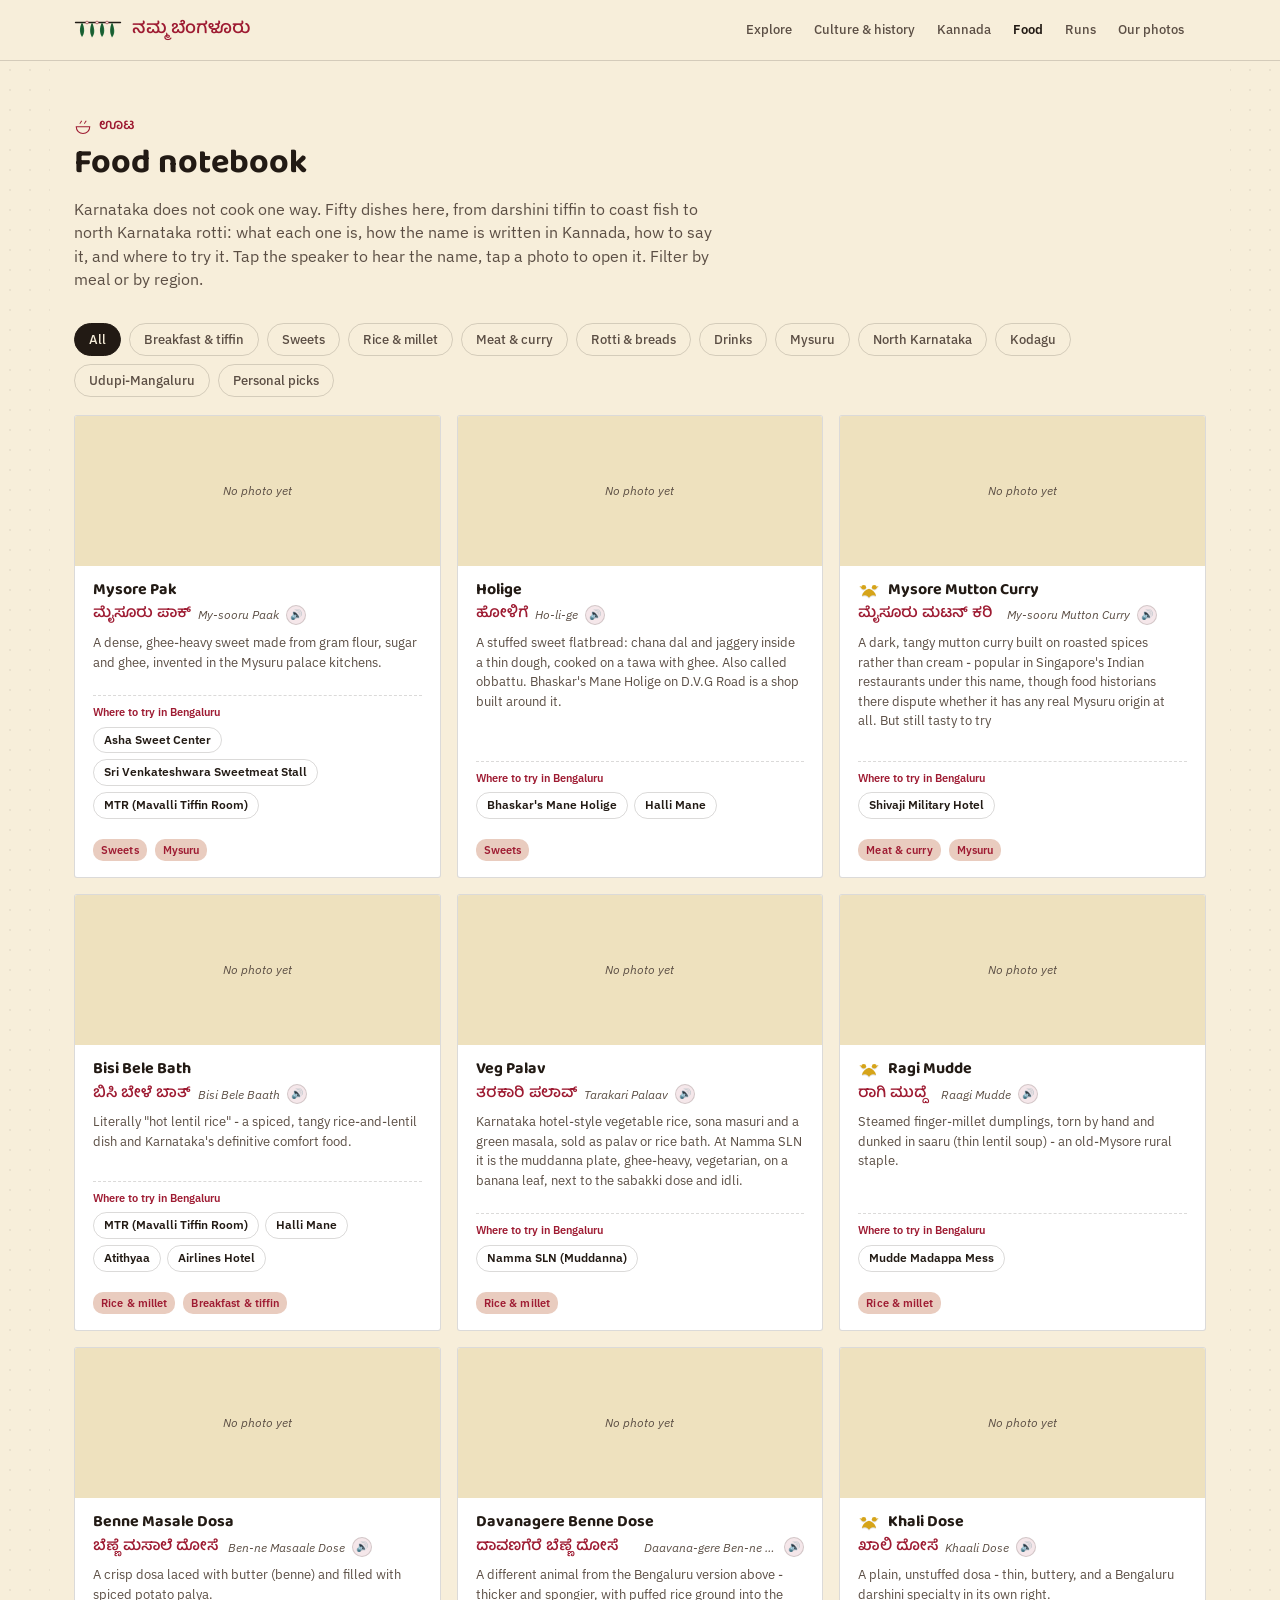
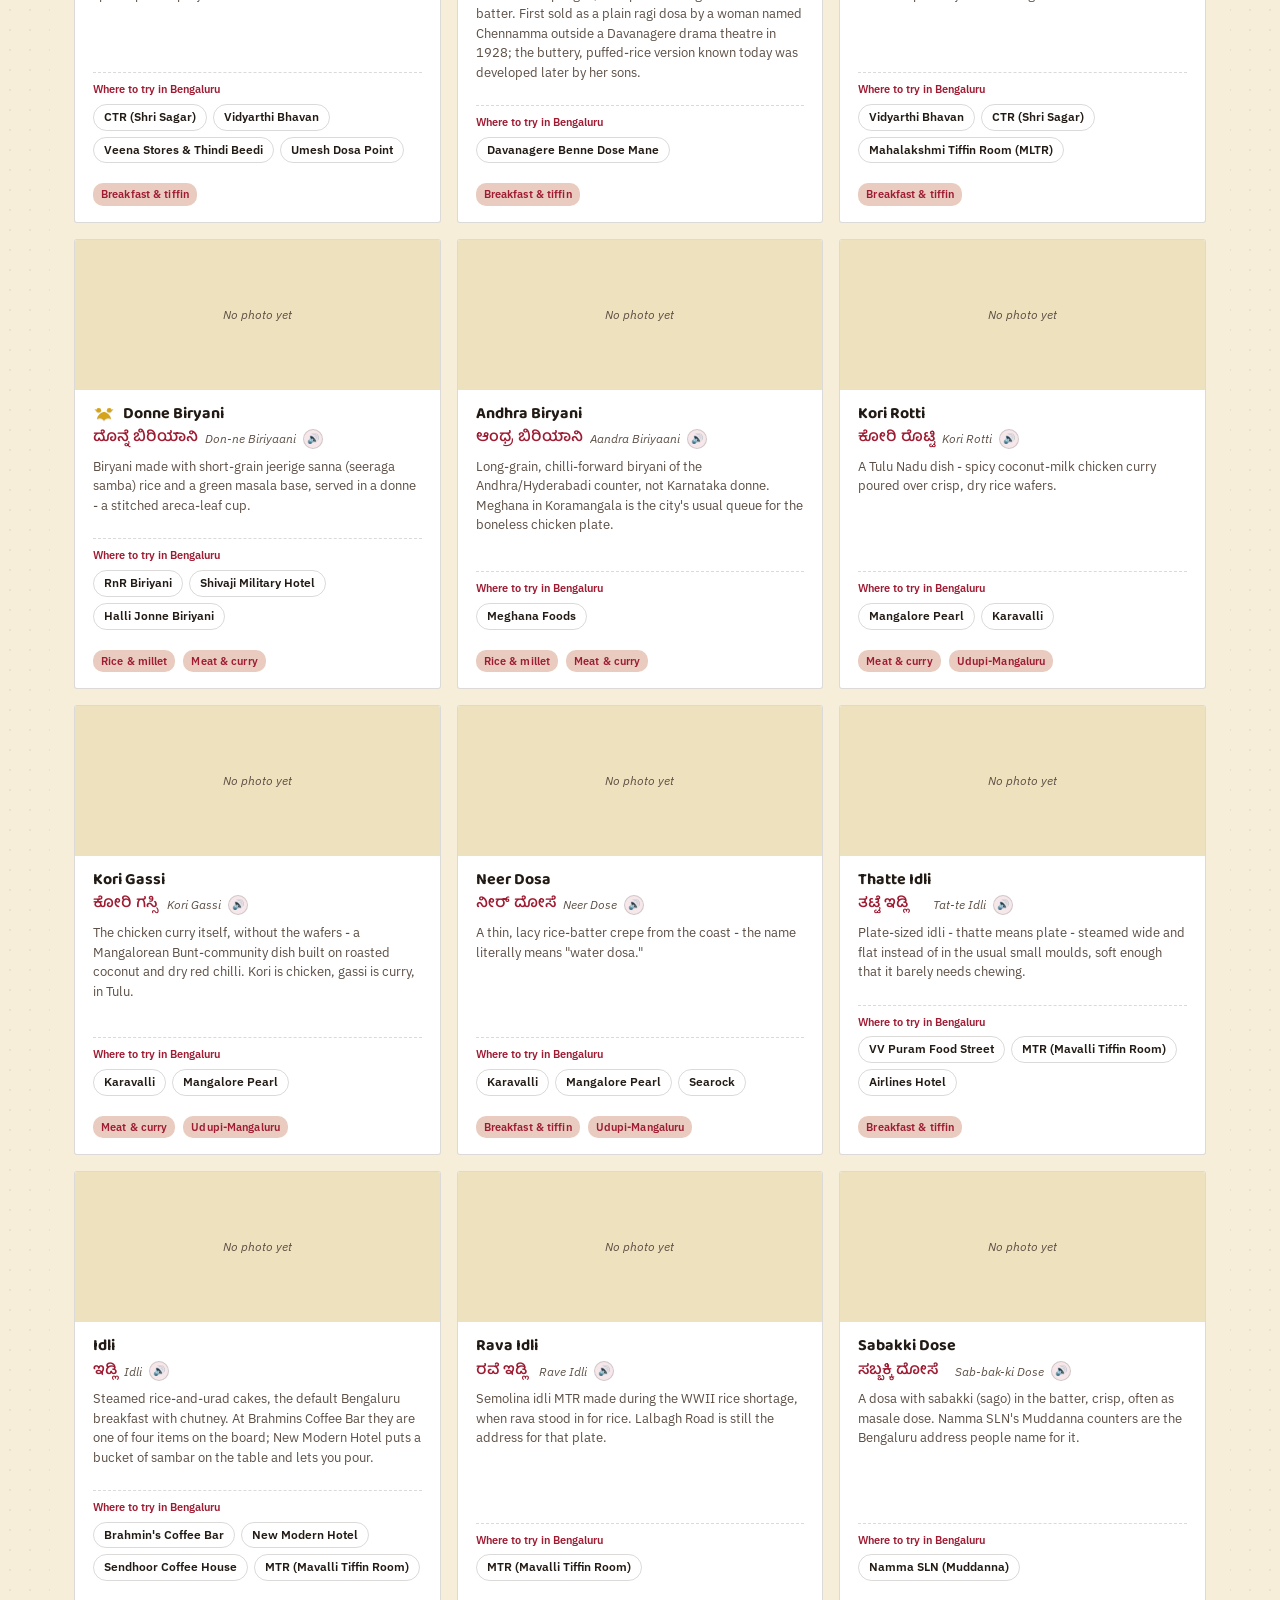
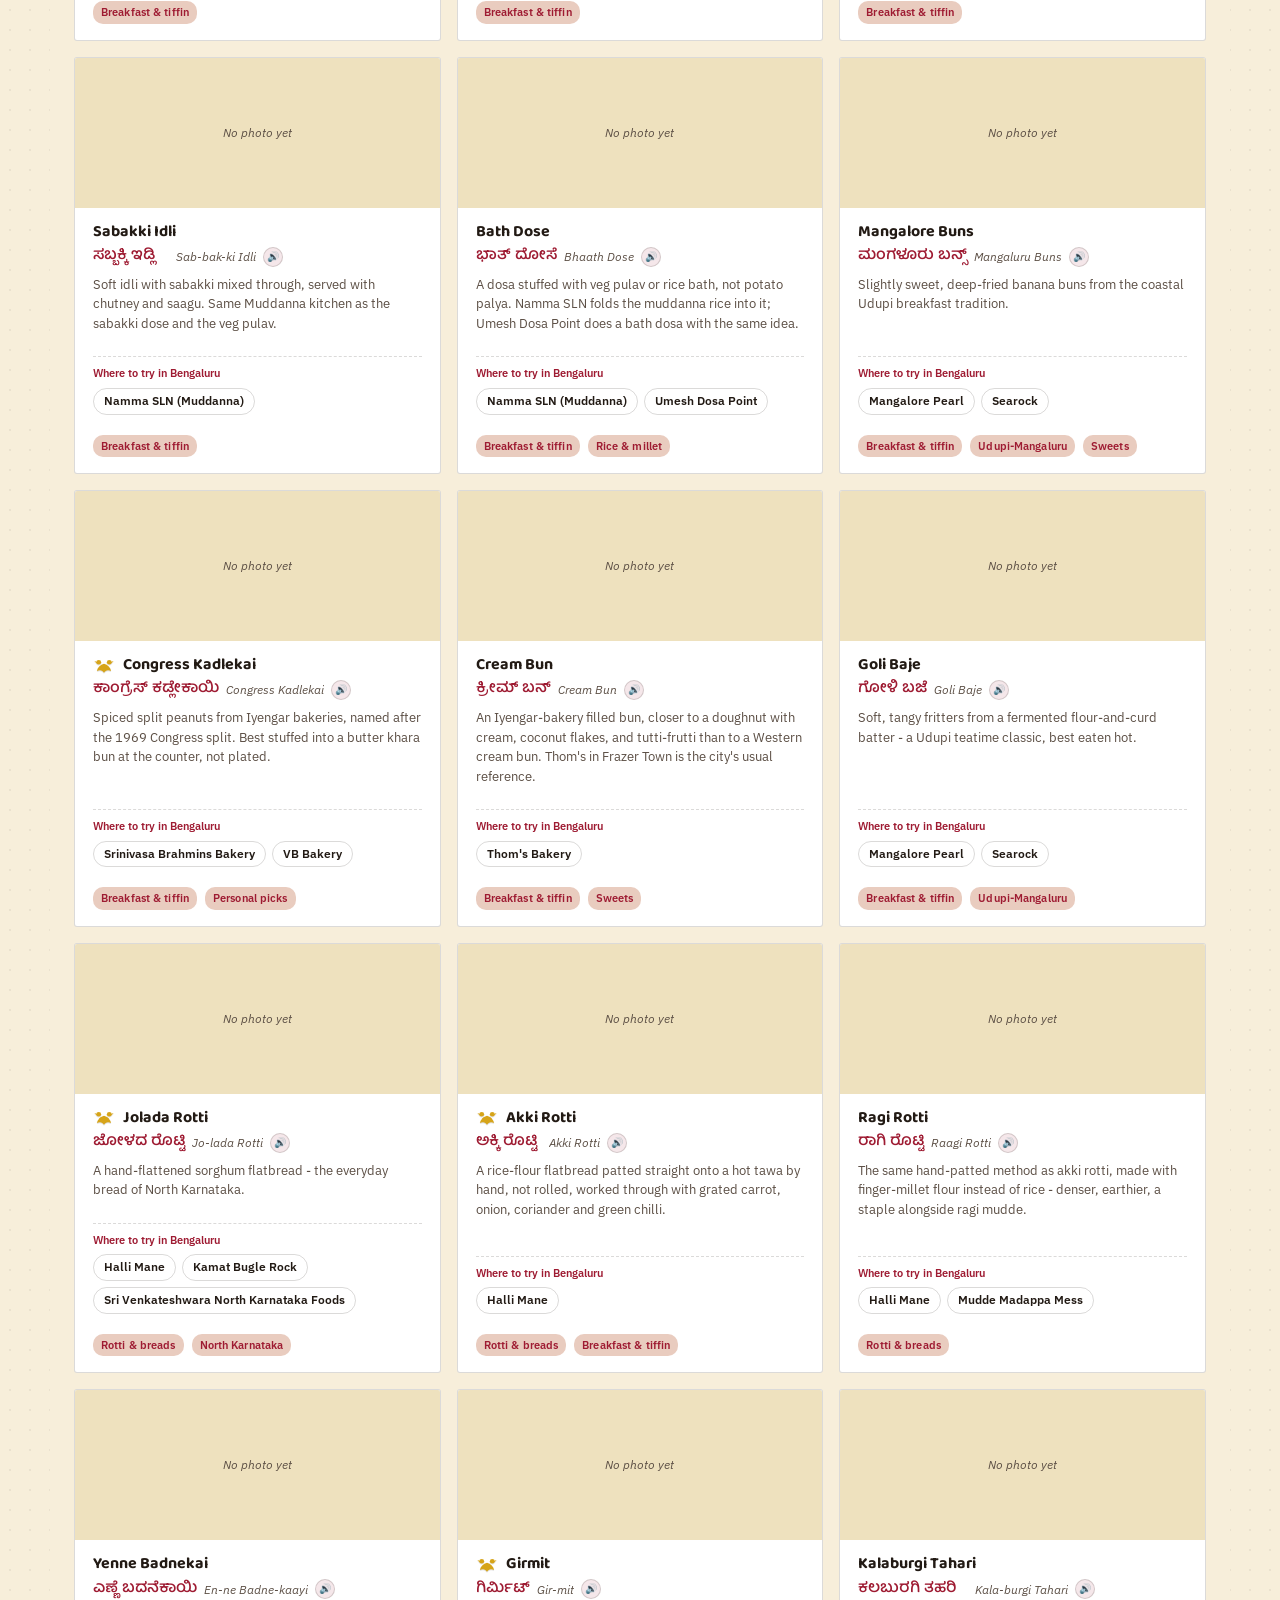
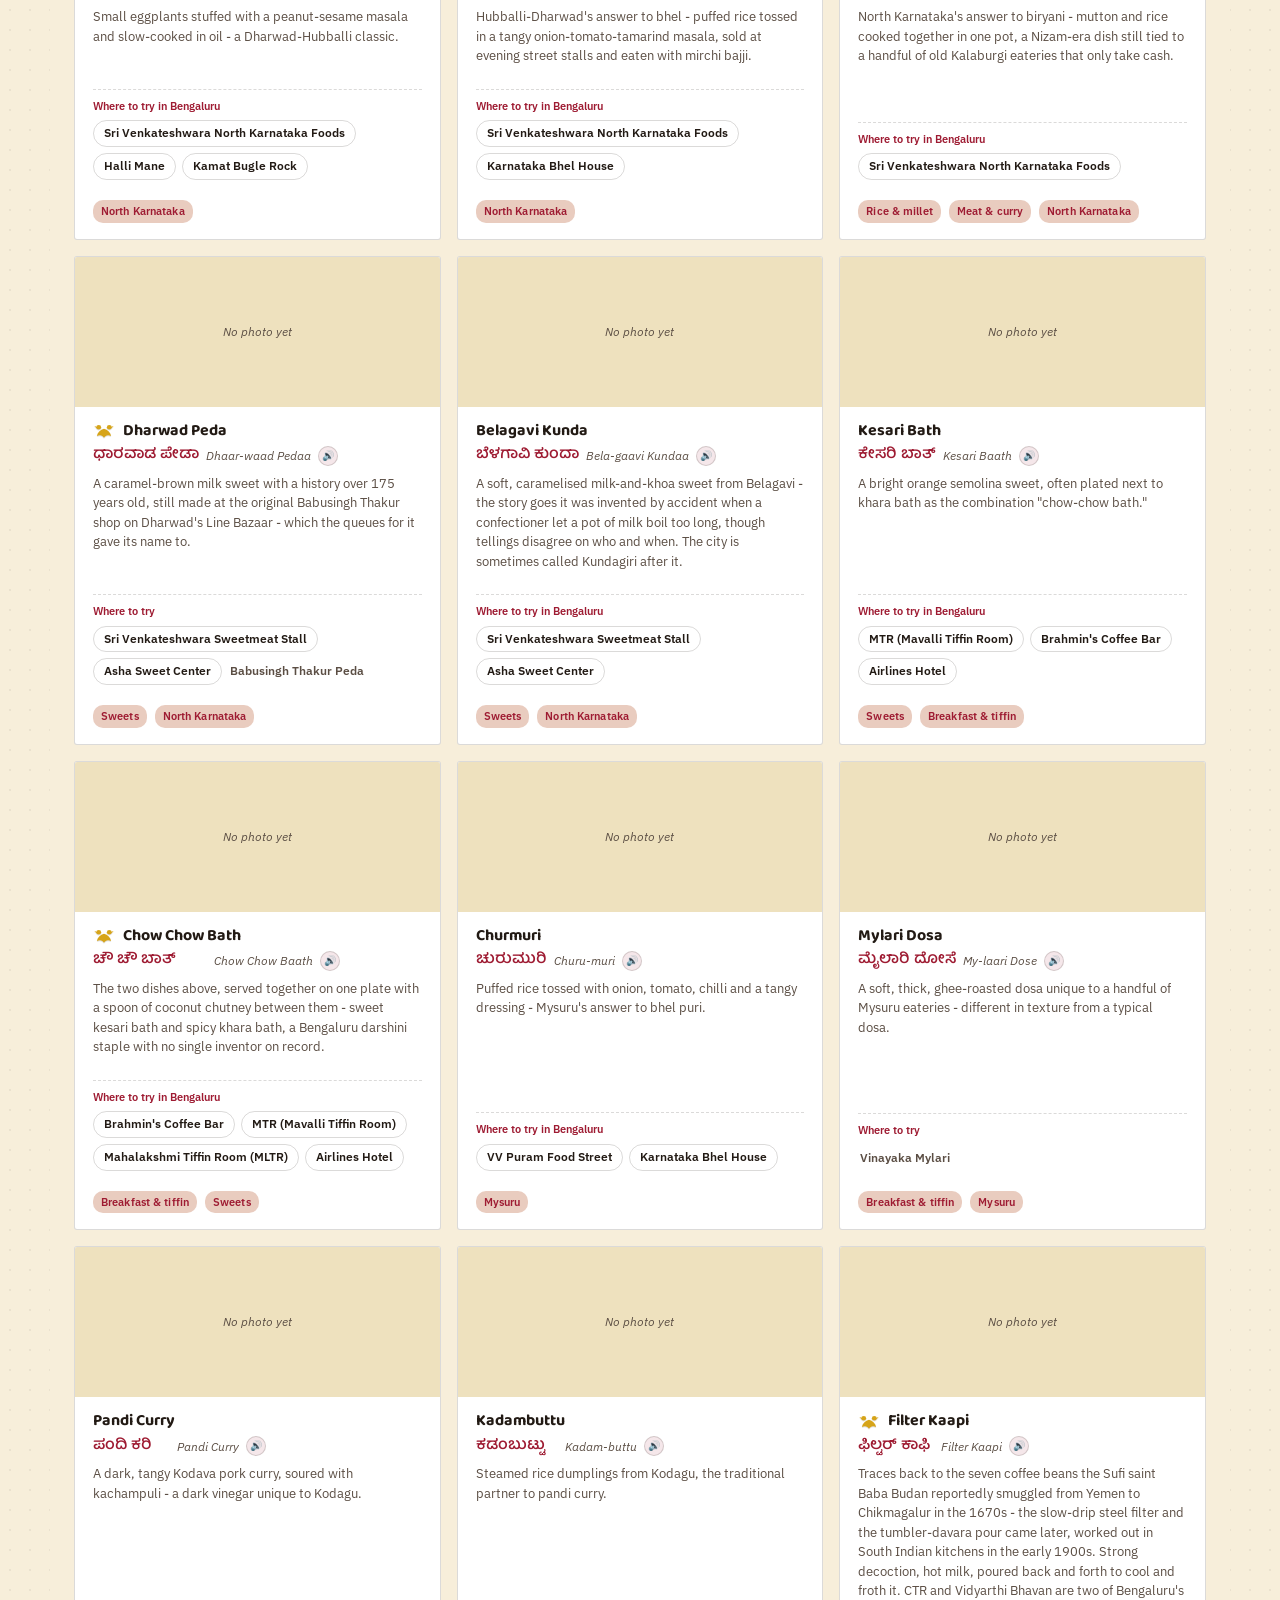
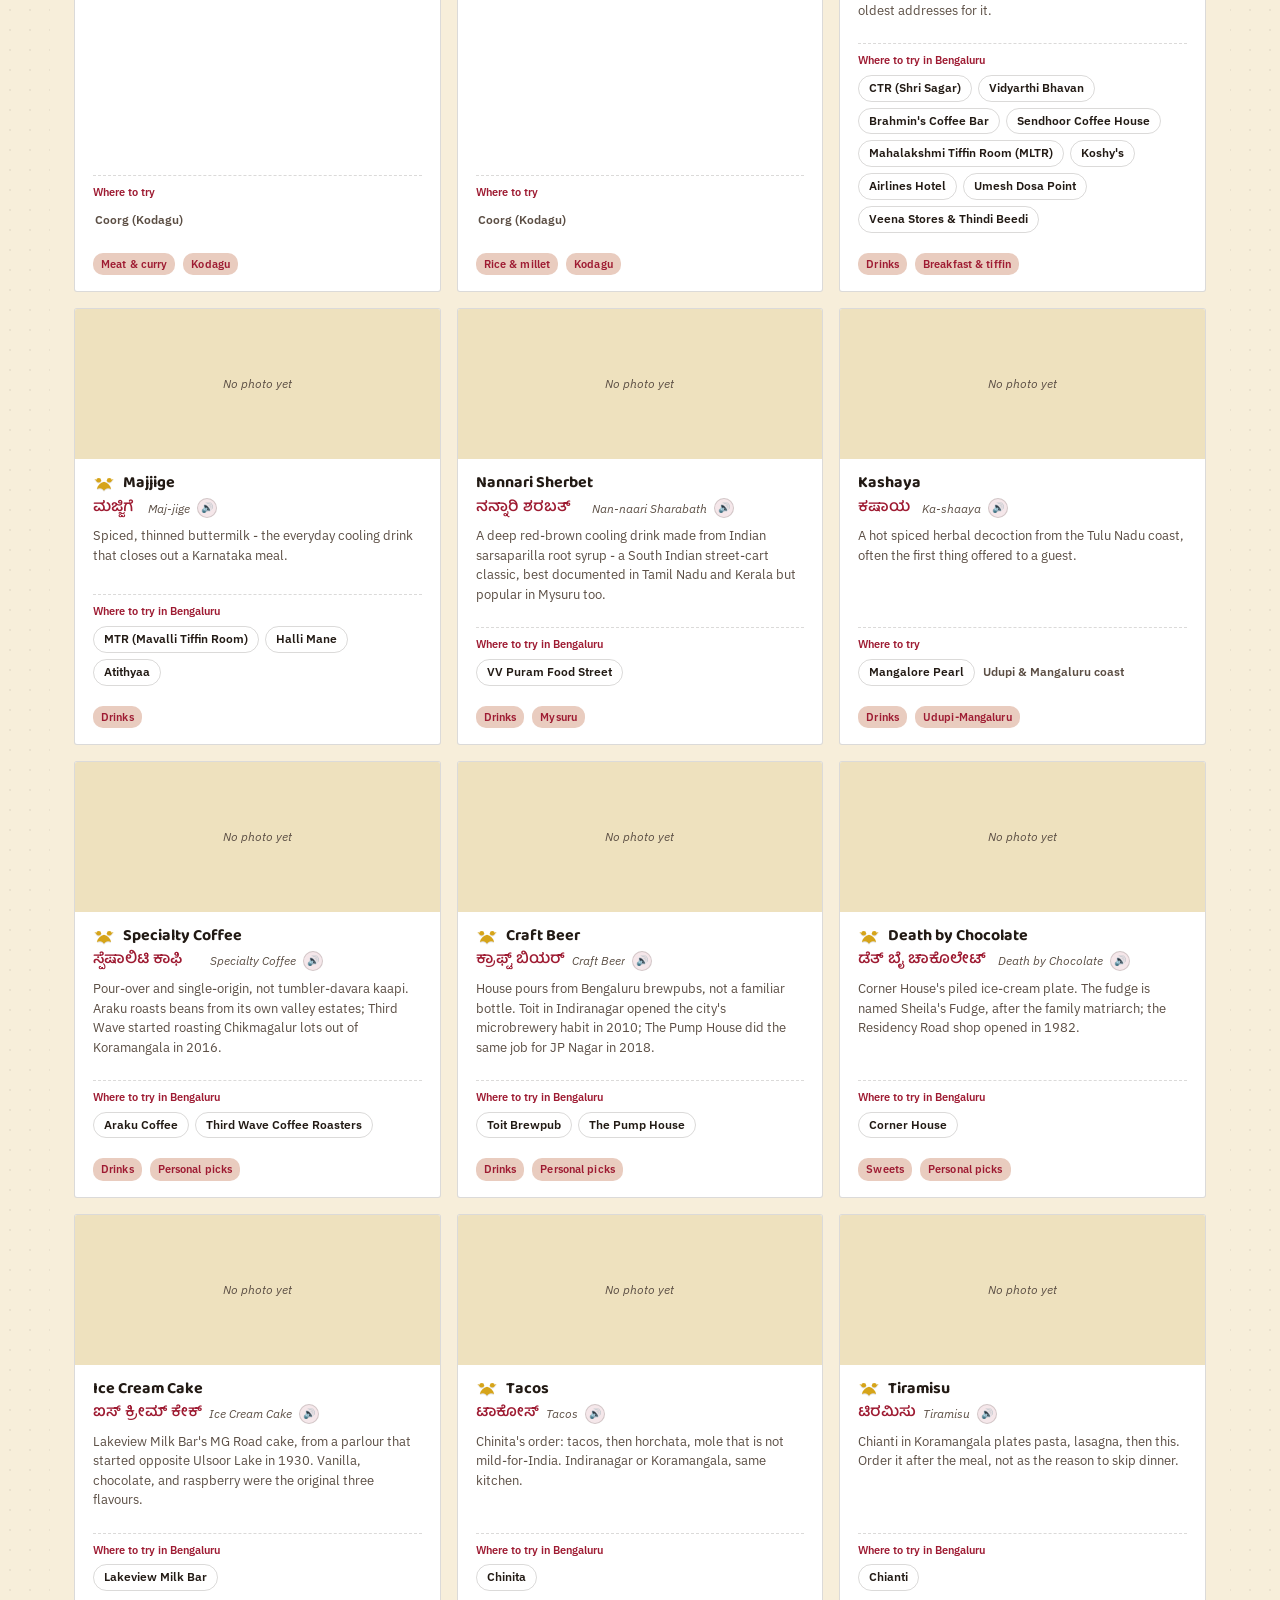
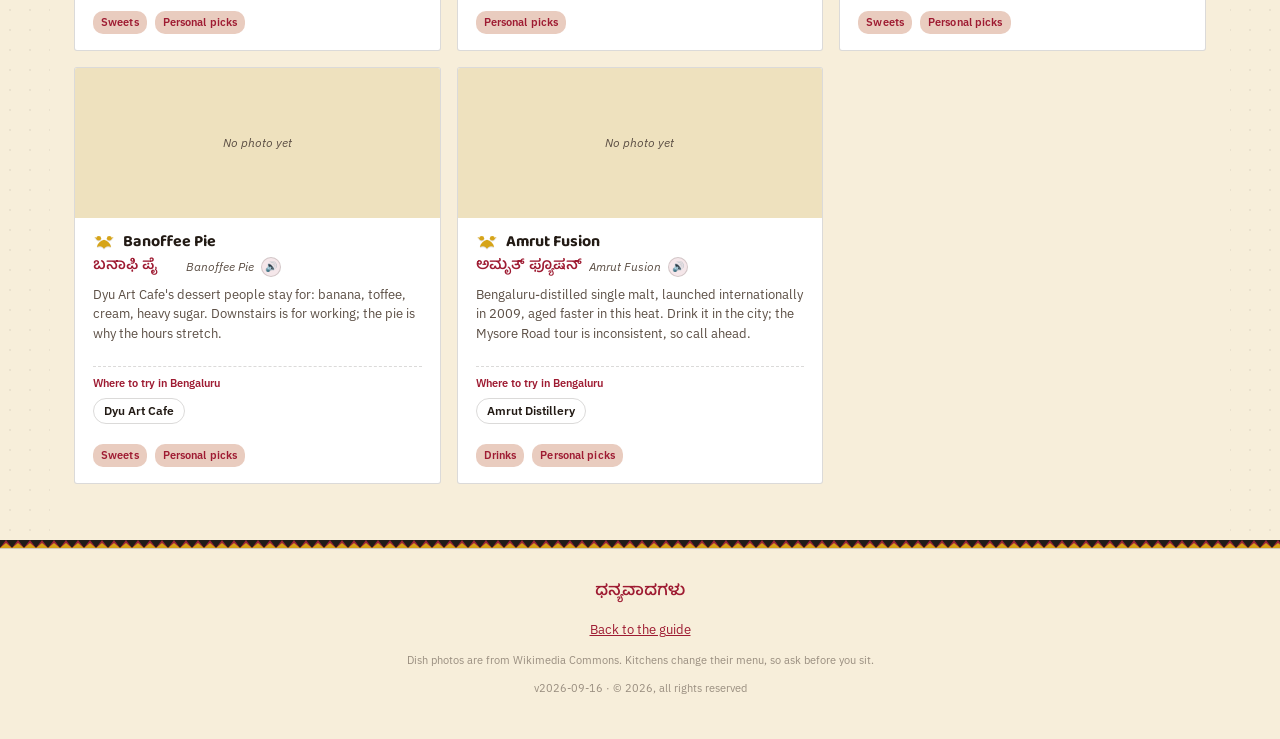
==== docs/food.html @ a2d7286c "Add food and city photo gallery entries This change adds a large set of new Bengaluru food, park, ma" ====
<!DOCTYPE html>
<html lang="en-IN">
<head>
<meta charset="UTF-8">
<meta name="viewport" content="width=device-width, initial-scale=1.0, viewport-fit=cover">
<title>Food notebook · Namma Bengaluru</title>
<meta name="description" content="Fifty Karnataka dishes: what each one is, how the name is written in Kannada, how to say it, and where to try it.">
<link rel="canonical" href="https://aravindbaskaran.github.io/this-blr-namma-bengaluru/food.html">
<link rel="icon" href="favicon.svg" type="image/svg+xml">
<meta name="theme-color" content="#F7EEDA">
<meta name="robots" content="index, follow">
<meta property="og:type" content="website">
<meta property="og:locale" content="en_IN">
<meta property="og:site_name" content="Namma Bengaluru Field Guide">
<meta property="og:title" content="Food notebook · Namma Bengaluru">
<meta property="og:description" content="Fifty Karnataka dishes, the Kannada name for each, and where to try them.">
<meta property="og:url" content="https://aravindbaskaran.github.io/this-blr-namma-bengaluru/food.html">
<meta property="og:image" content="https://aravindbaskaran.github.io/this-blr-namma-bengaluru/og.png">
<meta property="og:image:alt" content="Namma Bengaluru field guide">
<meta property="og:image:width" content="1200">
<meta property="og:image:height" content="630">
<meta name="twitter:card" content="summary_large_image">
<meta name="twitter:title" content="Food notebook · Namma Bengaluru">
<meta name="twitter:description" content="Fifty Karnataka dishes, the Kannada name for each, and where to try them.">
<meta name="twitter:image" content="https://aravindbaskaran.github.io/this-blr-namma-bengaluru/og.png">
<meta name="twitter:image:alt" content="Namma Bengaluru field guide">
<link rel="preconnect" href="https://fonts.googleapis.com">
<link rel="preconnect" href="https://fonts.gstatic.com" crossorigin>
<link href="https://fonts.googleapis.com/css2?family=Baloo+2:wght@500;600;700;800&family=Baloo+Tamma+2:wght@500;600;700;800&family=IBM+Plex+Sans:ital,wght@0,400;0,500;0,600;1,400&family=IBM+Plex+Mono:wght@400;500&display=swap" rel="stylesheet">
<link rel="stylesheet" href="css/tokens.css?v=20260916m">
<link rel="stylesheet" href="css/layout.css?v=20260917a">
<link rel="stylesheet" href="css/stage.css?v=20260916m">
<script type="application/ld+json">
{
  "@context": "https://schema.org",
  "@type": "WebPage",
  "name": "Food notebook",
  "url": "https://aravindbaskaran.github.io/this-blr-namma-bengaluru/food.html",
  "description": "Karnataka dishes with Kannada names, pronunciation and places to try them, for the Namma Bengaluru field guide.",
  "inLanguage": ["en-IN", "kn"],
  "isAccessibleForFree": true,
  "isPartOf": {
    "@type": "WebSite",
    "name": "Namma Bengaluru Field Guide",
    "url": "https://aravindbaskaran.github.io/this-blr-namma-bengaluru/"
  }
}
</script>
</head>
<body data-page="food">
<a class="skip-link" href="#main">Skip to content</a>

<header>
  <div class="header-inner">
    <a class="brand" href="./" aria-label="Namma Bengaluru field guide">
      <svg class="brand-mark" viewBox="0 0 48 20" aria-hidden="true">
        <line class="cord" x1="1.5" y1="4.5" x2="46.5" y2="4.5"/>
        <path class="leaf" d="M8 4.5 C5 10 5.5 15.5 8 19 C10.8 15.5 11 10 8 4.5Z"/>
        <path class="rib" d="M8 5.8 L8 17"/>
        <path class="leaf" d="M18 4.5 C15 11 16 16 18 19.5 C21 16 21 11 18 4.5Z"/>
        <path class="rib" d="M18 5.8 L18 17.5"/>
        <path class="leaf" d="M28 4.5 C25 10 25.5 15.5 28 19 C31 15.5 31 10 28 4.5Z"/>
        <path class="rib" d="M28 5.8 L28 17"/>
        <path class="leaf" d="M38 4.5 C35 11 36 16 38 19.5 C41 16 41 11 38 4.5Z"/>
        <path class="rib" d="M38 5.8 L38 17.5"/>
        <circle class="jasmine" cx="13" cy="4.5" r="1.35"/>
        <circle class="jasmine" cx="23" cy="4.5" r="1.35"/>
        <circle class="jasmine" cx="33" cy="4.5" r="1.35"/>
      </svg>
      <div class="brand-text">
        <span class="kn kn-cycle" tabindex="0"><span class="kn-native">ನಮ್ಮ ಬೆಂಗಳೂರು</span><span class="kn-en">Namma Bengaluru</span></span>
      </div>
    </a>
    <nav class="main-nav" id="siteNav" aria-label="Primary">
      <a href="./#explore">Explore</a>
      <a href="./#history">Culture &amp; history</a>
      <a href="./#learn-kannada">Kannada</a>
      <a href="food.html" aria-current="page">Food</a>
      <a href="runs.html">Runs</a>
      <a href="photos.html">Our photos</a>
    </nav>
    <div class="header-actions">
      <button class="nav-toggle" type="button" id="navToggle" aria-expanded="false" aria-controls="siteNav" onclick="toggleNav()">Menu</button>
    </div>
  </div>
</header>

<main id="main">
<section id="food">
  <div class="section-head">
    <div class="head-with-icon">
      <svg class="motif-icon" viewBox="0 0 24 24" aria-hidden="true"><path d="M3 13h18a9 9 0 0 1-18 0Z M8 9c0-2 2-2 2-4 M14 9c0-2 2-2 2-4"/></svg>
      <span class="kn kn-cycle" tabindex="0"><span class="kn-native">ಊಟ</span><span class="kn-en">food</span></span>
    </div>
    <h1>Food notebook</h1>
    <p id="foodIntro">Karnataka does not cook one way. Fifty dishes here, from darshini tiffin to coast fish to north Karnataka rotti: what each one is, how the name is written in Kannada, how to say it, and where to try it. Tap the speaker to hear the name, tap a photo to open it. Filter by meal or by region.</p>
  </div>
  <div class="pill-row dish-controls" id="dishPills" role="group" aria-label="Filter dishes"></div>
  <p id="dishEmpty" hidden>No dishes in the notebook yet.</p>
  <div class="dish-grid dish-grid-page" id="dishGrid"></div>
</section>
</main>

<div class="saree-border" aria-hidden="true"></div>
<footer>
  <span class="kn kn-cycle" tabindex="0"><span class="kn-native">ಧನ್ಯವಾದಗಳು</span><span class="kn-en">thank you</span></span>
  <p><a href="./">Back to the guide</a></p>
  <p class="footer-meta">Dish photos are from Wikimedia Commons. Kitchens change their menu, so ask before you sit.</p>
  <p class="footer-meta">v2026-09-16 &middot; &copy; 2026, all rights reserved</p>
</footer>

<div class="lightbox" id="lightbox" onclick="closeLightbox()">
  <button class="lightbox-close" onclick="closeLightbox()" aria-label="Close">&times;</button>
  <img id="lightboxImg" src="" alt="" onclick="event.stopPropagation()">
</div>

<script src="js/gallery.js?v=20260917a"></script>
<script src="js/food.js?v=20260917a"></script>
<script type="module" src="kannada-voice.js"></script>
</body>
</html>
---- docs/css/tokens.css ----
/* Palette and base type */
  :root{
    --maroon:#9E1B32;
    --maroon-dark:#6B0F20;
    --gold:#D6A419;
    --gold-light:#F0C550;
    --jacaranda:#6B4FA0;
    --jacaranda-dark:#48326E;
    --leaf:#1F6B3A;
    --leaf-light:#3F8F57;
    --cream:#F7EEDA;
    --cream-2:#EEE1BE;
    --ink:#221A14;
    --ink-soft:#5B4E44;
    --line:rgba(36,28,24,0.16);
    --radius:3px;
    --header-h:57px;
    --safe-bottom: env(safe-area-inset-bottom, 0px);
    --safe-top: env(safe-area-inset-top, 0px);
    --dot-line:rgba(36,28,24,0.06);
    --card-surface:#fff;
    /* ---- regional palette, drawn from craft & textile traditions ---- */
    --terracotta:#C1631A;     /* Mangaluru roof tile & pottery */
    --ilkal-red:#9C2436;      /* Ilkal saree field, Bagalkot/Vijayapura belt */
    --kasuti-black:#201C17;   /* Kasuti embroidery ground, Hubballi-Dharwad-Belagavi */
    --hampi-stone:#A66A32;    /* Hampi boulder & ruin sandstone */
    --coffee:#3E2A1C;         /* Chikmagalur-Kodagu estate soil */
    --coastal-teal:#1F7A6E;   /* Udupi-Mangaluru coast */
    /* dedicated section-background color, independent of the --terracotta
       accent value above, so brightening one for accent visibility never
       fights deepening the other for a full-bleed section mood */
    --kannada-bg:#A54E14;
    /* ---- "Imperial Weave" palette (comparison variant, Festivals section only) ---- */
    --imperial-bg:#FDFBF7;
    --imperial-text:#0E2540;
    --imperial-gold:#D99B26;
    --imperial-kumkum:#AC2424;
    --imperial-muted:#736E65;
    /* fixed light text for use on saturated accent backgrounds (maroon,
       jacaranda-dark, kannada-bg, the hero gradient). */
    --on-accent:#F6F1E4;
  }
  *{box-sizing:border-box;}
  html{scroll-behavior:smooth; overflow-x:clip;}
  body{
    margin:0;
    overflow-x:clip;
    background-color:var(--cream);
    background-image: radial-gradient(var(--dot-line) 1px, transparent 1.4px);
    background-size: 20px 20px;
    color:var(--ink);
    font-family:'IBM Plex Sans', sans-serif;
    line-height:1.5;
    -webkit-font-smoothing:antialiased;
  }
  h1,h2,h3,.display{
    font-family:'Baloo 2', sans-serif;
    font-weight:700;
    letter-spacing:0;
    margin:0;
  }
  .kn{font-family:'Baloo Tamma 2', sans-serif; font-weight:600;}
  .kn-cycle{
    display:inline-grid !important;
    vertical-align:middle;
    align-items:center;
    justify-items:start;
    line-height:1.15;
    white-space:nowrap;
    cursor:help;
  }
  .kn-cycle > *{grid-area:1/1; transition:opacity .25s ease; line-height:inherit;}
  .kn-cycle .kn-native{font-family:'Baloo Tamma 2', sans-serif; opacity:1;}
  .kn-cycle .kn-en{font-family:'Baloo 2', sans-serif; font-weight:600; opacity:0; pointer-events:none;}
  .kn-cycle:hover .kn-native, .kn-cycle:focus-within .kn-native{opacity:0;}
  .kn-cycle:hover .kn-en, .kn-cycle:focus-within .kn-en{opacity:1;}
  a{color:inherit;}
  img,svg{display:block;max-width:100%;}
  button{font-family:inherit;cursor:pointer;}
---- docs/css/layout.css ----
/* Page chrome, cards, sections */
  /* ---------- chittara / rangavalli grid, used sparingly ---------- */
  .chittara-bg{
    background-image: radial-gradient(var(--line) 1px, transparent 1.4px);
    background-size: 18px 18px;
  }

  a{color:var(--maroon);}
  a:hover{color:var(--maroon-dark);}

  .skip-link{
    position:absolute; left:12px; top:-48px; z-index:80;
    background:var(--maroon); color:var(--on-accent);
    padding:8px 14px; border-radius:20px; font-weight:600; font-size:14px;
    text-decoration:none;
  }
  .skip-link:focus{top:12px;}
  header{
    position:sticky; top:0; z-index:40;
    background:rgba(247,238,218,0.96);
    backdrop-filter:blur(6px);
    -webkit-backdrop-filter:blur(6px);
    border-bottom:1.5px solid var(--line);
    padding-top:var(--safe-top);
  }
  .saree-border{
    height:8px;
    background-color:var(--kasuti-black);
    background-image:url("data:image/svg+xml,%3Csvg xmlns='http://www.w3.org/2000/svg' width='12' height='8'%3E%3Cpolygon points='0,8 6,0 12,8' fill='%239C2436'/%3E%3Cpolygon points='0,8 6,3 12,8' fill='%23D4A017'/%3E%3C/svg%3E");
    background-repeat:repeat-x;
    background-size:12px 8px;
  }
  .header-inner{
    max-width:1180px; margin:0 auto; padding:10px 24px;
    display:flex; align-items:center; gap:12px;
    flex-wrap:nowrap; position:relative;
  }
  .brand{display:flex; align-items:center; gap:10px; flex:none; min-height:40px; cursor:pointer; text-decoration:none; color:inherit;}
  .brand:hover{color:inherit;}
  /* the toran cord sits 4.5 units into a 20-unit viewBox, so the drawn leaves
     hang below the box centre. Lift it to sit on the Kannada text's optical centre. */
  .brand-mark{width:48px;height:20px;flex:none;transform:translateY(-2px);}
  .brand-mark .cord{stroke:var(--kasuti-black); fill:none; stroke-width:1.4; stroke-linecap:round;}
  .brand-mark .leaf{fill:var(--leaf);}
  .brand-mark .rib{stroke:#143d22; fill:none; stroke-width:0.6;}
  .brand-mark .jasmine{fill:#F6F1E4; stroke:var(--maroon); stroke-width:0.5;}
  .brand-text{display:flex; align-items:center; line-height:1;}
  .brand-text .kn-cycle{
    font-size:17px; color:var(--maroon); font-weight:600;
    min-height:40px; align-items:center;
  }
  nav.main-nav{
    display:flex; align-items:center; justify-content:flex-end;
    gap:2px; flex:1 1 auto; min-width:0; flex-wrap:nowrap;
  }
  nav.main-nav a,
  .nav-sub-btn{
    font-size:13px; padding:8px 10px; border-radius:20px; text-decoration:none;
    color:var(--ink-soft); font-weight:500; white-space:nowrap;
  }
  nav.main-nav a:hover{background:var(--cream-2); color:var(--ink);}
  nav.main-nav a[aria-current="page"]{color:var(--ink); font-weight:600;}
  .nav-sub{position:relative; flex:none;}
  .nav-sub-btn{
    display:inline-flex; align-items:center; gap:6px;
    border:1.5px solid var(--line); background:var(--cream-2);
    font-family:inherit; cursor:pointer;
  }
  .nav-sub-btn::after{
    content:''; width:0; height:0;
    border-left:4px solid transparent; border-right:4px solid transparent;
    border-top:5px solid currentColor; transform:translateY(1px);
  }
  .nav-sub-btn:hover,
  .nav-sub-btn[aria-expanded="true"]{border-color:var(--maroon); color:var(--maroon);}
  .nav-sub-list{
    position:absolute; top:calc(100% + 8px); left:0; z-index:46;
    min-width:220px; display:flex; flex-direction:column; gap:2px;
    background:var(--cream); border:1.5px solid var(--line); border-radius:12px;
    padding:6px; box-shadow:0 10px 28px rgba(34,26,20,0.16);
  }
  .nav-sub-list[hidden]{display:none !important;}
  .nav-sub-list a{border-radius:8px; padding:10px 12px;}
  nav.main-nav a:hover{background:var(--cream-2); color:var(--ink);}
  .header-actions{display:flex; align-items:center; gap:8px; flex:none; margin-left:auto;}
  .nav-toggle{
    display:none;
    border:1px solid var(--line); background:var(--cream-2); color:var(--ink);
    padding:8px 14px; border-radius:20px; font-size:14px; font-weight:600;
    min-height:40px;
  }
  .agenda-pill{
    display:flex; align-items:center; gap:7px;
    background:var(--maroon); color:var(--on-accent); border:1.5px solid var(--maroon);
    padding:6px 14px; border-radius:99px; font-size:12.5px; font-weight:600;
  }
  .agenda-pill:hover{background:var(--maroon-dark); border-color:var(--maroon-dark);}
  .agenda-count{
    background:var(--gold); color:var(--ink); border-radius:99px;
    min-width:19px; height:19px; padding:0 5px; font-size:11px;
    display:inline-flex; align-items:center; justify-content:center;
  }
  .mode-toggle{display:flex; border:1.5px solid var(--line); border-radius:99px; overflow:hidden; flex:none;}
  .mode-toggle button{
    border:none; background:transparent; padding:6px 10px; font-size:12px; font-weight:600;
    color:var(--ink-soft); cursor:pointer; font-family:inherit; white-space:nowrap;
  }
  .mode-toggle button[data-active="true"]{background:var(--maroon); color:var(--on-accent);}
  .mode-cluster{display:flex; align-items:center; gap:6px; flex:none;}
  .mode-tip-btn{
    width:28px; height:28px; border-radius:99px; flex:none;
    border:1.5px solid var(--line); background:var(--cream-2); color:var(--ink-soft);
    font-size:13px; font-weight:700; line-height:1; padding:0;
  }
  .mode-tip-btn[aria-expanded="true"], .mode-tip-btn:hover{border-color:var(--maroon); color:var(--maroon);}
  .mode-tip{
    position:fixed; z-index:50; width:min(320px, calc(100vw - 24px));
    background:var(--cream); border:1.5px solid var(--line); border-radius:10px;
    padding:12px 14px; box-shadow:0 10px 28px rgba(34,26,20,0.16);
  }
  .mode-tip p{margin:0 0 8px; font-size:13px; color:var(--ink-soft); line-height:1.45;}
  .mode-tip p:last-child{margin-bottom:0;}
  .mode-tip strong{color:var(--ink); font-weight:600;}
  .explore-mode{margin-top:18px;}
  .explore-mode .mode-toggle button{padding:8px 14px;}
  body[data-mode="quickstart"] .stay-only{display:none !important;}

  /* ---------- hero ---------- */
  .hero{
    position:relative; overflow:hidden;
    background:transparent; color:var(--ink);
    padding:80px 24px 64px; text-align:center;
  }
  .hero-inner{max-width:1180px; margin:0 auto; position:relative; z-index:1;}
  .hero .eyebrow{
    font-size:13.5px; color:var(--maroon); margin:0 0 14px; font-weight:600; letter-spacing:0.02em;
  }
  .hero h1{font-size:clamp(32px,5vw,52px); line-height:1.08;}
  .hero p.lede{
    margin:20px auto 0; font-size:15.5px; max-width:720px; color:var(--ink-soft);
  }
  .hero-ornament{position:absolute; pointer-events:none; opacity:0.55;}
  .hero-ornament.side-l{top:0; left:8px; width:44px; height:94%;}
  .hero-ornament.side-r{top:0; right:8px; width:44px; height:94%;}
  .hero-ornament.mala-top{top:4px; left:50%; transform:translateX(-50%); width:min(680px,86%); opacity:0.8;}
  .hero-ornament.mala-bot{bottom:2px; left:50%; transform:translateX(-50%); width:min(680px,86%); opacity:0.8;}
  .hero-stats{
    margin-top:30px; display:flex; flex-wrap:wrap; gap:18px; justify-content:center;
  }
  .hero-stat{
    display:flex; align-items:center; gap:16px; text-align:left;
    background:rgba(247,238,218,0.94); border:1px solid var(--line);
    border-top:3px solid var(--maroon); border-radius:var(--radius);
    padding:16px 22px; max-width:330px; width:100%;
  }
  .hero-stat:nth-child(2){border-top-color:var(--hampi-stone);}
  .hero-stat svg{flex:none; width:88px; height:58px;}
  .hero-stat-copy{min-width:0; display:flex; flex-direction:column; align-items:flex-start;}
  .hero-stat strong{
    display:block; font-family:'Baloo 2',sans-serif; font-size:30px; font-weight:800; color:var(--maroon);
    line-height:1; white-space:nowrap;
  }
  .hero-stat span{display:block; font-size:13px; color:var(--ink-soft); line-height:1.35; margin-top:4px;}

  /* ---------- controls (sticky only while Explore is on screen) ---------- */
  .controls{
    position:sticky; top:var(--header-h); z-index:30;
    background:color-mix(in srgb, var(--cream) 88%, transparent);
    backdrop-filter:blur(12px) saturate(1.08);
    -webkit-backdrop-filter:blur(12px) saturate(1.08);
    border:none;
    padding:10px 0 16px; margin:0 0 18px;
  }
  .controls-inner{
    max-width:1180px; margin:0 auto;
    display:flex; align-items:center; justify-content:space-between; gap:16px; flex-wrap:wrap;
  }
  .pill-row{display:flex; gap:8px; flex-wrap:wrap;}
  #categoryPills{
    width:100%; flex-wrap:nowrap; overflow-x:auto; padding-bottom:2px;
    scrollbar-width:thin;
  }
  #categoryPills .pill{flex:none;}
  .pill{
    border:1px solid var(--line); background:transparent;
    padding:7px 14px; border-radius:20px; font-size:13px; font-weight:500; color:var(--ink-soft);
  }
  .pill[data-active="true"]{
    background:var(--ink); color:var(--cream); border-color:var(--ink);
  }
  .view-toggle{
    display:grid; grid-template-columns:1fr 1fr;
    width:min(100%, 260px);
    border:1px solid var(--line); border-radius:20px; overflow:hidden; flex:none;
  }
  .view-toggle button{
    border:none; background:transparent; padding:8px 12px; font-size:13px; font-weight:600; color:var(--ink-soft);
    min-width:0; width:100%;
  }
  .view-toggle button[data-active="true"]{background:var(--maroon); color:var(--on-accent);}

  section{max-width:1180px; margin:0 auto; padding:56px 24px; scroll-margin-top:88px; background:var(--cream);}
  .section-head{max-width:640px; margin-bottom:32px;}
  .why-about-grid{display:grid; grid-template-columns:1fr 1fr; gap:48px; align-items:start;}
  .why-about-grid .section-head{max-width:none; margin-bottom:0;}
  .about-side{padding-left:40px; border-left:1px solid var(--line); min-width:0;}
  @media (max-width:800px){
    .why-about-grid{grid-template-columns:1fr; gap:32px;}
    .about-side{padding-left:0; border-left:none; padding-top:28px; border-top:1px solid var(--line);}
  }
  .section-head .motif-icon{color:var(--maroon);}
  .section-head .kn{color:var(--maroon); font-size:14px; font-weight:600; margin-bottom:8px;}
  .section-head .kn-cycle{margin-bottom:8px; white-space:normal;}
  .section-head h1, .section-head h2{font-size:clamp(24px,3vw,34px);}
  .section-head p{color:var(--ink-soft); margin-top:10px; font-size:15.5px;}

  .rail-clip{
    position:relative;
    min-width:0;
  }
  .rail-clip::after{
    content:'';
    position:absolute;
    top:0; right:0; bottom:12px;
    width:28px;
    pointer-events:none;
    z-index:2;
    background:linear-gradient(90deg, transparent 0%, var(--rail-fade, var(--cream)) 100%);
  }
  .grid,
  .festival-grid,
  .dish-grid,
  .quip-grid,
  .region-row,
  .modern-list,
  .phrase-group-grid,
  .people-grid{
    --rail-cols: 3;
    --rail-peek: 22px;
    --rail-card: calc((100% - (var(--rail-cols) - 1) * 16px - var(--rail-peek)) / var(--rail-cols));
    display:flex;
    align-items:stretch;
    gap:16px;
    overflow-x:auto;
    overflow-y:hidden;
    padding:4px 8px 16px 0;
    scroll-padding-inline-end:24px;
    max-width:100%;
    min-width:0;
    scrollbar-width:thin;
    -webkit-overflow-scrolling:touch;
    overscroll-behavior-x:contain;
  }
  .grid > *,
  .festival-grid > *,
  .dish-grid > *,
  .quip-grid > *,
  .region-row > *,
  .modern-list > *,
  .phrase-group-grid > *,
  .people-grid > *{
    flex:0 0 var(--rail-card);
    width:var(--rail-card);
    min-width:0;
    max-width:none;
    box-sizing:border-box;
    align-self:stretch;
    display:flex;
    flex-direction:column;
  }
  .grid > p,
  .dish-grid > p{
    flex:1 1 auto;
    width:auto;
    max-width:none;
    min-height:0;
  }
  .people-grid{ --rail-cols: 2; margin-top:12px; }

  .grid .card{
    padding:0 0 14px;
    gap:0;
    overflow:hidden;
    min-height:0;
  }
  .grid .card .camera-roll,
  .grid .card .camera-roll-empty{
    padding:0;
    width:100%;
    max-width:100%;
    margin:0;
    order:-1;
    flex:none;
  }
  .grid .card .camera-roll{
    height:168px;
    overflow-x:auto;
    overflow-y:hidden;
  }
  .grid .card .camera-roll .photo-wait,
  .grid .card .camera-roll img{
    height:168px;
    width:100%;
    max-width:none;
    flex:0 0 100%;
    object-fit:cover;
  }
  .grid .card .camera-roll-empty{
    height:168px;
    min-height:168px;
    padding:16px 14px;
    font-size:11px;
    background:var(--cream-2);
    display:flex;
    align-items:center;
    box-sizing:border-box;
  }
  .grid .card .card-top{
    display:flex;
    flex-direction:column;
    align-items:flex-start;
    gap:6px;
    padding:10px 14px 0;
    margin-bottom:0;
    flex:none;
    min-width:0;
  }
  .grid .card .card-top > div{min-width:0; width:100%;}
  .grid .card .card-title-row{min-width:0; width:100%;}
  .grid .card h3{
    font-size:17px; line-height:1.25; overflow-wrap:break-word;
    display:-webkit-box; -webkit-line-clamp:2; -webkit-box-orient:vertical; overflow:hidden;
  }
  .grid .card .tag{flex:none;}
  .grid .card .card-pronounce{
    flex-wrap:nowrap; min-width:0; width:100%;
  }
  .grid .card .card-kn{flex:none; white-space:nowrap;}
  .grid .card .card-say{
    min-width:0; overflow:hidden; text-overflow:ellipsis; white-space:nowrap;
  }
  .grid .card .card-body{
    flex:1 1 auto;
    min-height:0;
    overflow:hidden;
    padding:8px 14px 0;
    display:flex;
    flex-direction:column;
  }
  .grid .card p.blurb{
    flex:none;
    font-size:14px;
    line-height:1.5;
    margin:0;
    display:-webkit-box;
    -webkit-line-clamp:3;
    -webkit-box-orient:vertical;
    overflow:hidden;
  }
  .grid .card .eat-here{margin-top:8px; flex:none;}
  .grid .card .eat-here .dish-try-list button:nth-child(n+4){display:none;}
  .grid .card .try-list li:nth-child(n+3){display:none;}
  .grid .card .skip-details p,
  .grid .card .skip-instead{display:none;}
  .grid .card .card-actions{
    padding:10px 14px 0;
    margin-top:auto;
    flex:none;
  }

  /* ---------- list view ---------- */
  .card{
    background:var(--card-surface);
    border:1px solid var(--line); border-top:3px solid var(--cat-color, var(--maroon));
    border-radius:var(--radius); padding:16px 18px;
    display:flex; flex-direction:column; gap:10px; position:relative; overflow:hidden;
    color:var(--ink);
  }
  .card > *{position:relative;}
  .card-top{display:flex; justify-content:space-between; align-items:flex-start; gap:10px;}
  .card-title-row{display:flex; align-items:center; gap:8px;}
  .card h3{font-size:17px; line-height:1.25;}
  .card .area{font-size:12.5px; color:var(--ink-soft); margin-top:3px;}
  .card-pronounce{display:flex; align-items:baseline; gap:6px; margin-top:4px; flex-wrap:wrap;}
  .card-kn{font-size:13px; color:var(--maroon);}
  .card-say{font-size:11px; color:var(--ink-soft); font-style:italic;}
  .pick-mark{
    width:22px; height:15px; flex:none; color:var(--gold);
    filter:drop-shadow(0 1px 0 rgba(0,0,0,0.12));
  }
  .pick-mark *{fill:currentColor; stroke:none;}
  .try-block{margin-top:8px;}
  .try-label{font-size:11px; font-weight:600; color:var(--maroon);}
  .try-list{margin:6px 0 0; padding:0; list-style:none; display:flex; flex-direction:column; gap:3px;}
  .try-list li{
    font-size:13px; color:var(--ink); line-height:1.4;
    padding-left:14px; position:relative;
  }
  .try-list li::before{
    content:''; position:absolute; left:0; top:0.5em;
    width:6px; height:6px; border-radius:50%; background:var(--gold);
  }
  .tag{
    font-size:11px; font-weight:600; text-transform:none; letter-spacing:0.01em;
    color:var(--cat-color, var(--maroon)); background:color-mix(in srgb, var(--cat-color, var(--maroon)) 16%, var(--cream));
    padding:3px 8px; border-radius:10px; white-space:nowrap;
  }
  .card p.blurb{font-size:14px; color:var(--ink-soft);}
  .personal-note{
    margin:12px 0 0; padding:9px 11px;
    border-left:3px solid var(--gold); background:var(--cream-2);
    font-size:13.5px; line-height:1.45; color:var(--ink);
  }
  .personal-note .try-label{display:block; margin-bottom:2px;}
  .field-anchors{
    display:grid; grid-template-columns:repeat(auto-fit,minmax(120px,1fr)); gap:6px;
    margin:12px 0 0;
  }
  .field-anchors > div{
    min-width:0; padding:8px 9px; border:1px solid var(--line);
    border-radius:8px; background:var(--cream-2);
  }
  .field-anchors dt{
    margin:0 0 3px; color:var(--maroon); font-size:10px; font-weight:700;
    text-transform:uppercase; letter-spacing:0.04em;
  }
  .field-anchors dd{
    margin:0; color:var(--ink); font-size:11.5px; line-height:1.35;
    display:-webkit-box; -webkit-line-clamp:3; -webkit-box-orient:vertical; overflow:hidden;
  }
  /* full-bleed to the card edges, like .dish-photo. one photo fills the band;
     extra photos become a swipeable strip rather than a row of thumbnails. */
  .camera-roll{
    display:flex; gap:6px; overflow-x:auto; scroll-snap-type:x mandatory;
    width:calc(100% + 36px); margin:0 -18px;
  }
  /* photos are hot-linked to Wikimedia; a failed one removes itself (guide.js)
     and the empty band collapses rather than leaving a 180px gap. */
  .camera-roll:empty{display:none;}
  .camera-roll .photo-wait{
    height:180px; flex:0 0 100%; max-width:none; scroll-snap-align:start;
  }
  .camera-roll img{
    height:180px; object-fit:cover; flex:0 0 100%; max-width:none; scroll-snap-align:start;
    border:none; border-top:1px solid var(--line); border-bottom:1px solid var(--line);
    border-radius:0; background:transparent;
  }
  .photo-wait{
    position:relative; overflow:hidden; background:var(--cream-2);
    display:block;
  }
  .photo-wait-deco{
    position:absolute; inset:-8px; z-index:0; pointer-events:none;
    background-color:var(--kasuti-black);
    background-image:
      url("data:image/svg+xml,%3Csvg xmlns='http://www.w3.org/2000/svg' width='12' height='8'%3E%3Cpolygon points='0,8 6,0 12,8' fill='%239C2436'/%3E%3Cpolygon points='0,8 6,3 12,8' fill='%23D4A017'/%3E%3C/svg%3E"),
      radial-gradient(circle at 30% 40%, #F6F1E4 2.2px, transparent 2.4px),
      radial-gradient(circle at 70% 60%, #D6A419 2px, transparent 2.2px);
    background-size:12px 8px, 28px 28px, 36px 36px;
    animation:photo-wait-drift 1.8s linear infinite;
    opacity:0.9;
  }
  .photo-wait-copy{
    position:absolute; z-index:1; left:50%; top:50%; transform:translate(-50%,-50%);
    color:#F6F1E4; font-size:14px; text-align:center; white-space:nowrap;
    text-shadow:0 1px 0 rgba(0,0,0,0.35);
  }
  .photo-wait img{
    position:relative; z-index:2; width:100%; height:100%; object-fit:cover;
    opacity:0; transform:scale(1.06) translateY(6px);
    transition:opacity .55s ease, transform .55s cubic-bezier(.2,.8,.2,1);
  }
  .photo-wait.is-ready .photo-wait-deco,
  .photo-wait.is-ready .photo-wait-copy{
    opacity:0; transition:opacity .35s ease; pointer-events:none;
  }
  .photo-wait.is-ready img{opacity:1; transform:none;}
  @keyframes photo-wait-drift{
    from{background-position:0 0, 0 0, 8px 4px;}
    to{background-position:12px 0, 10px -8px, -6px 10px;}
  }
  .camera-roll-empty{
    font-size:11px; color:var(--ink-soft); opacity:0.85; font-style:italic; margin-top:-2px;
  }
  .camera-roll-empty a{color:var(--maroon); text-decoration:underline; font-style:normal;}
  .card-actions{display:flex; align-items:center; gap:8px; flex-wrap:wrap;}
  .add-btn, .map-link-btn{
    display:inline-flex; align-items:center; justify-content:center;
    box-sizing:border-box; height:32px; padding:0 13px;
    border-radius:99px; font-size:12px; font-weight:600; line-height:1;
  }
  .add-btn{
    align-self:flex-start; border:1.5px solid var(--maroon); background:none; color:var(--maroon);
  }
  .add-btn:hover{background:var(--maroon); color:var(--on-accent);}
  .add-btn[data-added="true"]{background:var(--leaf); border-color:var(--leaf); color:#fff;}
  .map-link-btn{
    border:1.5px solid var(--line); background:transparent; color:var(--ink-soft);
    text-decoration:none;
  }
  .map-link-btn:hover{border-color:var(--maroon); color:var(--maroon);}
  .skip-details{margin-top:8px; font-size:13px;}
  .skip-details summary{
    cursor:pointer; color:var(--terracotta); font-weight:600; list-style:none;
  }
  .skip-details summary::-webkit-details-marker{display:none;}
  .skip-details summary::before{content:'→ '; }
  .skip-instead{
    margin-top:8px; padding:10px 12px;
    background:var(--cream-2); border-left:3px solid var(--leaf); border-radius:var(--radius);
  }
  .skip-instead .place{font-weight:600; color:var(--leaf);}
  .skip-instead .why{color:var(--ink-soft); margin-top:4px; font-size:12.5px;}
  .skip-instead button{margin-top:8px;}

  /* ---------- map view (Leaflet) ---------- */
  .map-wrap{
    background:var(--cream-2); border:1px solid var(--line); border-radius:var(--radius);
    height:520px; z-index:1;
  }
  .map-note{font-size:12px; color:var(--ink-soft); margin-top:10px;}
  .map-note a{color:var(--maroon); text-decoration:underline;}
  .leaflet-popup-content-wrapper{border-radius:var(--radius); font-family:'IBM Plex Sans',sans-serif; background:var(--card-surface); color:var(--ink);}
  .leaflet-popup-content{margin:12px 14px; font-size:13.5px; line-height:1.4;}
  .leaflet-popup-tip{background:var(--card-surface);}
  .map-popup-title{font-family:'Baloo 2',sans-serif; font-weight:700; font-size:15px; margin-bottom:3px;}
  .map-popup-area{font-size:11.5px; color:var(--ink-soft); margin-bottom:6px;}
  .leaflet-div-icon, .map-pin-wrap{background:transparent !important; border:none !important;}
  .map-pin-icon{
    display:block; width:18px; height:18px; border-radius:50% 50% 50% 0; transform:rotate(-45deg);
    border:2px solid #fff; box-shadow:0 1px 4px rgba(0,0,0,0.4);
  }

  /* ---------- ganda berunda watermark ---------- */
  .berunda-mark{
    position:absolute; right:-30px; bottom:-40px; width:260px; height:auto;
    opacity:0.14; pointer-events:none;
  }
  .berunda-mark path, .berunda-mark circle{stroke:var(--gold-light); fill:none; stroke-width:1.3;}

  /* ---------- karnataka: locations, food, festivals ---------- */
  .karnataka-sub{margin-top:44px;}
  .beyond-tabs{
    max-width:1180px; margin:0 auto 12px; padding:0 24px;
    display:flex; gap:8px; overflow-x:auto; scrollbar-width:thin;
  }
  .beyond-tabs button{
    flex:none; border:1px solid color-mix(in srgb, var(--on-accent) 55%, transparent);
    background:transparent; color:var(--on-accent); border-radius:99px;
    padding:8px 14px; font:600 13px inherit;
  }
  .beyond-tabs button[aria-selected="true"]{
    background:var(--on-accent); color:var(--kannada-bg); border-color:var(--on-accent);
  }
  .beyond-panel[hidden]{display:none;}
  .modern-item{
    background:var(--card-surface);
    border:1px solid var(--line); border-radius:var(--radius);
    padding:14px 16px; border-top:3px solid var(--terracotta);
    overflow:hidden; min-width:0;
  }
  .modern-item h4{font-size:15.5px; margin-bottom:8px; overflow-wrap:break-word;}
  .modern-item p{
    font-size:13.5px; color:var(--ink-soft); line-height:1.55; margin:0; flex:1;
    display:-webkit-box; -webkit-line-clamp:6; -webkit-box-orient:vertical; overflow:hidden;
  }
  .karnataka-sub:first-of-type{margin-top:28px;}
  .sub-head{max-width:640px; margin-bottom:20px;}
  .sub-head h3{font-size:clamp(19px,2.2vw,24px);}
  .sub-head p{color:var(--ink-soft); margin-top:6px; font-size:14.5px;}

  /* ---------- ganda berunda watermark, v2 (for comparison) ---------- */
  .festivals-sub{
    position:relative; overflow:hidden;
    background:var(--imperial-bg); border-radius:var(--radius); color:var(--imperial-text);
    padding:32px 28px;
    --rail-fade:var(--imperial-bg);
    /* Imperial Weave palette applied locally: these overrides only affect
       elements inside this subsection, borrowed by everything that already
       references --ink, --ink-soft, --maroon, --card-surface, --line. */
    --ink:var(--imperial-text);
    --ink-soft:var(--imperial-muted);
    --maroon:var(--imperial-kumkum);
    --gold-light:var(--imperial-gold);
    --card-surface:color-mix(in srgb, var(--imperial-text) 4%, var(--imperial-bg));
    --line:color-mix(in srgb, var(--imperial-text) 20%, transparent);
  }
  .berunda-mark-v2{
    position:absolute; right:-20px; top:-10px; width:230px; height:auto;
    opacity:0.09; pointer-events:none; color:var(--maroon);
  }
  .berunda-mark-v2 path{stroke:currentColor; fill:none; stroke-width:2.2; stroke-linecap:round; stroke-linejoin:round;}

  /* Tiny Hase Chittara - only used once, as the threshold into Karnataka. */
  .chittara-divider{
    height:16px;
    background-color:var(--maroon);
    background-image:url("data:image/svg+xml,%3Csvg xmlns='http://www.w3.org/2000/svg' width='12' height='12'%3E%3Cg fill='none' stroke='%23F6F1E4' stroke-width='0.8' stroke-linecap='square'%3E%3Crect x='1.5' y='1.5' width='9' height='9'/%3E%3Cpath d='M6 1.5 L6 10.5 M1.5 6 L10.5 6'/%3E%3Cpath d='M3.5 6 L6 3.5 L8.5 6 L6 8.5 Z'/%3E%3C/g%3E%3C/svg%3E");
    background-repeat:repeat; background-size:12px 12px;
  }

  /* ---------- inline motif icons ---------- */
  .motif-icon{width:18px; height:18px; flex:none; stroke:currentColor; fill:none; stroke-width:1.4;}
  .head-with-icon{display:flex; align-items:center; gap:7px; margin-bottom:2px;}
  .head-with-icon .kn{margin-bottom:0 !important;}

  /* ---------- region strip: six threads of karnataka ---------- */
  .region-row{background:transparent; border:none;}
  .region-card{
    background:var(--region-bg, var(--cream-2)); padding:20px 14px 14px; border-top:none;
    position:relative; overflow:hidden; color:var(--on-accent);
  }
  .region-card::after{
    content:''; position:absolute; top:0; left:0; right:0; height:8px; z-index:2; pointer-events:none;
    background-color:var(--kasuti-black);
    background-image:url("data:image/svg+xml,%3Csvg xmlns='http://www.w3.org/2000/svg' width='12' height='8'%3E%3Cpolygon points='0,8 6,0 12,8' fill='%239C2436'/%3E%3Cpolygon points='0,8 6,3 12,8' fill='%23D4A017'/%3E%3C/svg%3E");
    background-repeat:repeat-x;
    background-size:12px 8px;
  }
  .region-card::before{
    content:''; position:absolute; inset:0;
    background-image:var(--region-pattern, none);
    background-size:var(--region-pattern-size, 20px 20px);
    opacity:var(--region-pattern-opacity, 0.38); pointer-events:none;
  }
  .region-card-inner{
    position:relative; z-index:1;
    padding:16px 16px 14px;
    background:color-mix(in srgb, var(--region-bg, #201C17) 38%, transparent);
    backdrop-filter:blur(4px) saturate(1.15);
    -webkit-backdrop-filter:blur(12px) saturate(1.15);
    border-radius:12px;
    flex:1 1 auto;
    display:flex;
    flex-direction:column;
    min-height:0;
  }
  .region-card h4{
    font-family:'Baloo 2',sans-serif; font-size:15.5px; font-weight:600; margin-bottom:6px;
    display:flex; align-items:center; gap:6px; color:var(--on-accent);
  }
  .region-card p{
    font-size:12.5px; color:color-mix(in srgb, var(--on-accent) 86%, transparent); line-height:1.45; position:relative;
    display:-webkit-box; -webkit-line-clamp:4; -webkit-box-orient:vertical; overflow:hidden;
  }
  .region-pronounce{display:flex; align-items:baseline; gap:6px; margin-bottom:6px; position:relative; flex-wrap:wrap;}
  .region-kn{font-size:13px; color:var(--region-color, var(--gold-light));}
  .region-say{font-size:11px; color:color-mix(in srgb, var(--on-accent) 78%, transparent); font-style:italic;}
  .region-card .speak-btn-sm{
    color:var(--on-accent); border-color:color-mix(in srgb, var(--on-accent) 35%, transparent);
    background:color-mix(in srgb, var(--on-accent) 12%, transparent);
  }
  .region-card .speak-btn-sm:hover{background:color-mix(in srgb, var(--on-accent) 22%, transparent);}
  .region-highlights{
    position:relative; margin:12px 0 0; padding:10px 0 0 18px;
    border-top:1px dashed color-mix(in srgb, var(--on-accent) 32%, transparent);
  }
  .region-highlights li{
    margin:0 0 6px; font-size:11.5px; line-height:1.45;
    color:color-mix(in srgb, var(--on-accent) 88%, transparent);
  }
  .flavor-list{margin-top:11px; display:flex; flex-direction:column; gap:4px; position:relative; flex:1;}
  .region-movie{margin-top:auto; padding-top:8px; border-top:1px dashed color-mix(in srgb, var(--on-accent) 32%, transparent); font-size:11.5px; color:color-mix(in srgb, var(--on-accent) 82%, transparent);}
  .flavor-item{font-size:11px; color:color-mix(in srgb, var(--on-accent) 82%, transparent); display:flex; align-items:baseline; gap:6px; line-height:1.4;}
  .flavor-item b{color:var(--on-accent); font-weight:600;}
  .flavor-dot{width:7px; height:7px; border-radius:50%; flex:none; margin-top:2px;}
  .flavor-dot.sweet{background:var(--gold);}
  .flavor-dot.spicy{background:#F0A3AE;}
  .flavor-dot.cold{background:#8ED4C8;}
  .flavor-dot.hot{background:#F0B27A;}
  .region-movie b{color:var(--on-accent); font-weight:600;}

  /* ---------- festivals ---------- */
  .festival-card{
    background:var(--card-surface);
    border:1px solid var(--line); border-radius:var(--radius); padding:22px 20px 18px;
    position:relative; overflow:hidden;
    display:flex; flex-direction:column; min-width:0;
  }
  .festival-card::before{
    content:''; position:absolute; top:0; left:0; right:0; height:8px; pointer-events:none;
    background-color:var(--kasuti-black);
    background-image:url("data:image/svg+xml,%3Csvg xmlns='http://www.w3.org/2000/svg' width='12' height='8'%3E%3Cpolygon points='0,8 6,0 12,8' fill='%239C2436'/%3E%3Cpolygon points='0,8 6,3 12,8' fill='%23D4A017'/%3E%3C/svg%3E");
    background-repeat:repeat-x;
    background-size:12px 8px;
  }
  .festival-top{
    display:grid; grid-template-columns:minmax(0,1fr) auto; align-items:start; gap:8px; margin-bottom:6px;
  }
  .festival-card h3{font-size:16.5px; line-height:1.25; overflow-wrap:anywhere; min-width:0;}
  .festival-when{font-size:11.5px; font-weight:600; color:var(--fest-color, var(--maroon)); white-space:nowrap;}
  .festival-where{font-size:12px; color:var(--ink-soft); margin-bottom:8px; overflow-wrap:anywhere;}
  .festival-card > p:not(.festival-credit){
    font-size:13.5px; color:var(--ink-soft); line-height:1.5; margin:0;
    display:-webkit-box; -webkit-line-clamp:6; -webkit-box-orient:vertical; overflow:hidden;
    flex:1;
  }
  .festival-credit{margin:8px 0 0; flex:none;}
  .festival-card a{color:var(--maroon); font-weight:600;}

  /* ---------- did you know ---------- */
  .quip-card{
    background:var(--card-surface);
    border:1px solid var(--line); border-radius:var(--radius);
    padding:16px 18px; border-top:3px solid var(--gold);
    overflow:hidden;
    min-width:0;
    height:100%;
    display:flex;
    flex-direction:column;
  }
  .quip-card.featured{
    display:flex;
    flex-direction:column;
    padding:20px 18px 18px;
    border-top-color:var(--maroon);
  }
  .quip-kicker{font-size:11px; font-weight:700; letter-spacing:0.04em; text-transform:uppercase; color:var(--maroon); margin-bottom:8px;}
  .quip-card h3{font-size:20px; line-height:1.3; margin:0; overflow-wrap:anywhere;}
  .quip-card.featured h3{font-size:20px;}
  .quip-kn{display:inline-grid; color:var(--maroon); font-size:13px; margin-top:6px; max-width:100%;}
  .quip-card p{font-size:14.5px; color:var(--ink-soft); line-height:1.55; margin:10px 0 0;}
  .quip-card.featured p{margin-top:10px; font-size:15px;}
  @media (max-width:800px){
    .quip-card.featured h3{font-size:20px;}
  }

  /* ---------- dishes ---------- */
  .dish-controls{margin-bottom:18px;}
  .dish-card{
    background:var(--card-surface);
    border:1px solid var(--line); border-radius:var(--radius); padding:16px 18px; overflow:hidden;
    color:var(--ink);
    min-width:0;
  }
  .dish-photo{
    width:calc(100% + 36px); max-width:none; margin:-16px -18px 12px; display:block; height:140px; object-fit:cover; flex:none;
  }
  .dish-card > .photo-wait{
    width:calc(100% + 36px); max-width:none; margin:-16px -18px 12px; height:140px;
  }
  .dish-card > .photo-wait img.dish-photo{width:100%; margin:0; height:140px;}
  .dish-photo:focus-visible, .camera-roll img:focus-visible{outline:2px solid var(--maroon); outline-offset:-2px;}
  .dish-name-row{display:flex; align-items:center; gap:8px; min-width:0;}
  .dish-name{font-family:'Baloo 2',sans-serif; font-weight:700; font-size:16px; overflow-wrap:anywhere; min-width:0;}
  .dish-kn-row{display:flex; align-items:center; gap:7px; margin-top:3px; flex-wrap:nowrap; min-width:0;}
  .dish-kn{font-size:15px; color:var(--maroon); overflow-wrap:normal; flex:none;}
  .dish-say{font-size:11.5px; color:var(--ink-soft); font-style:italic; min-width:0; overflow:hidden; text-overflow:ellipsis; white-space:nowrap;}
  .dish-desc{font-size:13px; color:var(--ink-soft); margin-top:8px; line-height:1.5; flex:1;}
  .dish-grid .dish-desc{
    display:-webkit-box; -webkit-line-clamp:4; -webkit-box-orient:vertical; overflow:hidden;
  }
  .dish-grid .dish-photo, .dish-grid .dish-card > .photo-wait{height:150px; background:var(--cream-2);}
  .dish-grid .dish-card > .photo-wait img.dish-photo{height:150px;}
  .dish-photo-empty{
    display:flex; align-items:center; justify-content:center;
    color:var(--ink-soft); font-size:12px; font-style:italic; cursor:default;
  }
  .dish-try{
    margin-top:10px; padding-top:8px; border-top:1px dashed var(--line); flex:none;
  }
  .dish-try-label{font-size:11px; font-weight:600; color:var(--maroon); margin-bottom:6px;}
  .dish-try-list{display:flex; flex-wrap:wrap; gap:6px;}
  .dish-try-list button,
  .dish-try-list a{
    border:1.5px solid var(--line); background:transparent; color:var(--ink);
    border-radius:99px; padding:4px 10px; font-size:12px; font-weight:600; cursor:pointer;
    text-decoration:none; line-height:1.4;
  }
  .dish-try-list button:hover,
  .dish-try-list a:hover{border-color:var(--maroon); color:var(--maroon);}
  .dish-try-list .dish-try-static{
    padding:4px 2px; font-size:12px; font-weight:600; color:var(--ink-soft);
  }
  .dish-card .card-actions{margin-top:auto; padding-top:10px;}

  /* the notebook page and the guide preview both wrap instead of scrolling sideways */
  .dish-grid-page, .dish-grid-preview{
    display:grid; grid-template-columns:repeat(4, minmax(0, 1fr));
    gap:16px; max-width:1180px; overflow:visible; padding:0;
  }
  .dish-grid-page{grid-template-columns:repeat(3, minmax(0, 1fr));}
  .dish-grid-page > *, .dish-grid-preview > *{flex:none; width:auto;}
  /* rows already even out the card heights, so let the description run */
  .dish-grid-page .dish-desc, .dish-grid-preview .dish-desc{
    display:block; -webkit-line-clamp:none; overflow:visible;
  }
  .dish-grid-page{margin-top:4px;}
  #dishEmpty{max-width:1180px; color:var(--ink-soft);}
  @media (max-width:1000px){
    .dish-grid-page{grid-template-columns:repeat(2, minmax(0, 1fr));}
    .dish-grid-preview{grid-template-columns:repeat(2, minmax(0, 1fr));}
  }
  @media (max-width:620px){
    .dish-grid-page, .dish-grid-preview{grid-template-columns:1fr;}
  }

  /* ---------- this not that ---------- */
  .tnt-section{
    background:transparent; color:var(--ink);
    position:relative; overflow:visible;
  }
  .shalya-mark{
    position:absolute; right:-18px; top:36px; width:168px; height:auto;
    opacity:0.12; pointer-events:none; color:var(--hampi-stone);
  }
  .shalya-mark .drape, .shalya-mark .fold{fill:none; stroke:currentColor; stroke-width:1.7; stroke-linecap:round; stroke-linejoin:round;}
  .shalya-mark .kara{fill:none; stroke:var(--gold); stroke-width:3.2; stroke-linecap:square;}
  .tnt-section .section-head .kn{color:var(--maroon);}
  .tnt-section .section-head .motif-icon{color:var(--maroon);}
  .tnt-section .section-head p{color:var(--ink-soft);}
  .tnt-table{
    background:var(--card-surface);
    border:1px solid var(--line); border-radius:var(--radius);
    overflow:hidden;
  }
  .tnt-list{display:flex; flex-direction:column; gap:0;}
  .tnt-label-row{
    display:grid; grid-template-columns:minmax(140px,0.7fr) minmax(0,1.3fr); gap:28px;
    font-size:12px; font-weight:600; color:var(--maroon);
    letter-spacing:0.02em; margin:0;
    padding:12px 20px 10px;
    background:color-mix(in srgb, var(--maroon) 6%, var(--card-surface));
    border-bottom:1px solid var(--line);
    align-items:end;
  }
  .tnt-card{
    background:transparent;
    border:none; border-top:1px solid var(--line); border-radius:0;
    padding:14px 20px;
    display:grid; grid-template-columns:minmax(140px,0.7fr) minmax(0,1.3fr); gap:28px; align-items:baseline;
  }
  .tnt-kicker{display:none;}
  .tnt-card .often{
    margin:0; color:var(--ink); font-size:15.5px; font-family:'Baloo 2',sans-serif;
    font-weight:600; line-height:1.35;
  }
  .tnt-card .also{
    margin:0; color:var(--ink-soft); font-size:14.5px; font-weight:400; line-height:1.5;
  }
  .tnt-row{
    display:grid; grid-template-columns:1fr 1.4fr; gap:24px; align-items:start;
    padding:14px 18px;
    background:rgba(247,238,218,0.92); border:1px solid var(--line); border-radius:var(--radius);
  }
  .tnt-row .often{color:var(--ink); font-size:14.5px; font-family:'Baloo 2',sans-serif; font-weight:600;}
  .tnt-row .also{color:var(--ink-soft); font-size:13.5px; font-weight:400;}
  .tnt-arrow{display:none;}
  .tnt-section .section-head{max-width:none;}
  .india-stat-row{
    display:grid; grid-template-columns:minmax(160px, 220px) minmax(0, 1fr);
    gap:28px; align-items:start; margin-bottom:26px;
  }
  .india-stat{
    text-align:center; border:1px solid var(--line); border-radius:var(--radius);
    padding:18px 24px; background:rgba(247,238,218,0.92);
  }
  .india-stat strong{display:block; font-family:'Baloo 2',sans-serif; font-size:28px; color:var(--maroon); white-space:nowrap;}
  .india-stat span{display:block; font-size:12.5px; color:var(--ink-soft); margin-top:4px;}
  .india-map-caption{display:flex; flex-direction:column; gap:8px; max-width:none; min-width:0;}
  .india-map-caption p{font-size:14.5px; color:var(--ink-soft); margin:0; line-height:1.55;}

  /* ---------- skip the crowd ---------- */
  .skip-section{background:var(--cream-2);}
  .skip-section .section-head .kn{color:var(--terracotta);}
  .skip-section .section-head .motif-icon{color:var(--terracotta);}
  .skip-list{display:flex; flex-direction:column; gap:14px;}
  .skip-row{
    display:grid; grid-template-columns:1fr 32px 1fr; gap:18px; align-items:stretch;
    background:var(--card-surface); border:1px solid var(--line); border-radius:var(--radius); overflow:hidden;
    position:relative; padding-top:8px;
  }
  .skip-row::before{
    content:''; position:absolute; top:0; left:0; right:0; height:8px;
    background-color:var(--kasuti-black);
    background-image:url("data:image/svg+xml,%3Csvg xmlns='http://www.w3.org/2000/svg' width='12' height='8'%3E%3Cpolygon points='0,8 6,0 12,8' fill='%239C2436'/%3E%3Cpolygon points='0,8 6,3 12,8' fill='%23D4A017'/%3E%3C/svg%3E");
    background-repeat:repeat-x;
    background-size:12px 8px;
  }
  .skip-col{padding:16px 18px;}
  .skip-col.crowded{border-left:4px solid var(--ink-soft);}
  .skip-col.crowded .place{font-size:15.5px; font-weight:600; text-decoration:line-through; text-decoration-color:var(--line); text-decoration-thickness:1.5px;}
  .skip-col.crowded .why{font-size:12.5px; color:var(--ink-soft); margin-top:5px;}
  .skip-col.instead{border-left:4px solid var(--leaf);}
  .skip-col.instead .place{font-size:15.5px; font-weight:600; color:var(--leaf);}
  .skip-col.instead .area{font-size:12px; color:var(--ink-soft); margin-top:2px;}
  .skip-col.instead .why{font-size:13px; color:var(--ink-soft); margin-top:5px;}
  .skip-arrow{display:flex; align-items:center; justify-content:center; color:var(--gold); font-size:15px; background:var(--cream-2);}

  /* ---------- learn kannada ---------- */
  .kannada-section{background:var(--cream); color:var(--ink);}
  .kannada-section .section-head .kn{color:var(--maroon);}
  .kannada-section .section-head .motif-icon{color:var(--maroon);}
  .kannada-section .section-head p{color:var(--ink-soft);}
  .phrase-grid{display:flex; flex-direction:column; gap:28px; position:relative;}
  .phrase-group-title{
    font-family:'Baloo 2',sans-serif; font-size:14px; font-weight:700; color:var(--maroon);
    text-transform:none; letter-spacing:0.02em; margin-bottom:12px;
    padding-bottom:6px; border-bottom:1px solid var(--line);
  }
  .phrase-card{
    background:var(--card-surface);
    border:1px solid var(--line); border-radius:var(--radius);
    padding:16px 18px;
    min-width:0;
    overflow:hidden;
  }
  .phrase-card .p-kn{font-family:'Baloo Tamma 2',sans-serif; font-size:21px; font-weight:600; color:var(--maroon); overflow-wrap:break-word; min-width:0; white-space:normal;}
  .p-kn-row{display:flex; align-items:center; justify-content:space-between; gap:8px; min-width:0;}
  .speak-btn{
    background:color-mix(in srgb, var(--maroon) 10%, transparent); border:1px solid var(--line);
    color:var(--maroon); border-radius:50%;
    width:28px; height:28px; flex:none; font-size:13px; line-height:1;
    display:flex; align-items:center; justify-content:center;
  }
  .speak-btn:hover{background:color-mix(in srgb, var(--maroon) 18%, transparent);}
  .kannada-section .speak-btn{
    background:color-mix(in srgb, var(--maroon) 10%, transparent); border:1px solid var(--line);
    color:var(--maroon);
  }
  .speak-btn-sm{
    background:color-mix(in srgb, var(--maroon) 10%, transparent); border:1px solid var(--line);
    color:var(--maroon); width:20px; height:20px; font-size:10px;
    border-radius:50%; display:inline-flex; align-items:center; justify-content:center;
  }
  .speak-btn-sm:hover{background:color-mix(in srgb, var(--maroon) 18%, transparent);}
  .footer-preethi{display:inline-flex; align-items:center; gap:5px; vertical-align:middle;}
  .phrase-card .p-translit{font-size:13px; font-style:italic; color:var(--ink-soft); margin-top:2px;}
  .p-say{font-size:11.5px; color:var(--maroon); margin-top:3px; letter-spacing:0.02em;}
  .phrase-card .p-meaning{font-size:14.5px; font-weight:600; margin-top:8px;}
  .phrase-card .p-tip{
    font-size:12.5px; color:var(--ink-soft); margin-top:5px; line-height:1.4;
    display:-webkit-box; -webkit-line-clamp:3; -webkit-box-orient:vertical; overflow:hidden;
  }
  .p-examples{
    margin-top:9px; padding-top:8px; border-top:1px dashed var(--line);
    display:flex; flex-direction:column; gap:4px;
  }
  .p-example{font-size:12px; color:var(--ink-soft); display:flex; gap:6px; flex-wrap:wrap;}
  .p-ex-kn{font-family:'Baloo Tamma 2',sans-serif; color:var(--maroon); font-size:13px;}
  .p-ex-translit{font-style:italic;}
  .p-variant{
    margin-top:auto; padding-top:8px; border-top:1px dashed var(--line);
    font-size:12px; color:var(--ink-soft); overflow-wrap:anywhere;
  }
  .p-variant-label{display:block; font-weight:600; color:var(--maroon); margin-bottom:2px;}
  .p-variant-line{line-height:1.45;}

  /* ---------- history timeline ---------- */
  .history-section{background:transparent; position:relative;}
  .history-section .section-head .kn{color:var(--maroon);}
  .history-section .section-head .motif-icon{color:var(--maroon);}
  .history-grid{display:grid; grid-template-columns:1.1fr 1fr; gap:48px; align-items:start;}
  .note-pair{display:grid; grid-template-columns:1fr 1fr; gap:16px; margin-bottom:28px; align-items:stretch;}
  .rename-note{
    border:1px solid var(--line); border-radius:var(--radius);
    padding:18px 20px; margin-bottom:0; background:rgba(247,238,218,0.92);
  }
  .note-geology{border-left:none;}
  .note-geology h4{color:var(--ink);}
  .note-rename{border-left:none;}
  .note-rename h4{color:var(--ink);}
  .rename-note h4{font-family:'Baloo 2',sans-serif; font-size:15.5px; margin-bottom:8px; color:var(--ink);}
  .rename-note p{font-size:13.5px; color:var(--ink-soft); line-height:1.6; max-width:820px;}
  .credit-note{
    border:1px solid var(--line); border-left:4px solid var(--maroon);
    background:var(--card-surface); border-radius:var(--radius);
    padding:14px 16px; margin:16px 0 4px;
  }
  .why-section h3{font-size:18px; margin:20px 0 8px;}
  .credit-note p{color:var(--ink); font-size:15px; line-height:1.6; margin:0;}
  .credit-note a{color:var(--maroon); font-weight:600; text-decoration:underline;}
  @media (max-width:800px){
    .note-pair{grid-template-columns:1fr;}
  }
  .history-side{display:flex; flex-direction:column; gap:28px; position:sticky; top:100px;}
  .timeline{display:flex; flex-direction:column; gap:14px; max-width:820px;}
  .timeline-item{
    position:relative; padding:2px 0 2px 18px; border-left:3px solid var(--gold); cursor:pointer;
    display:block; width:100%; appearance:none; -webkit-appearance:none;
    background:transparent; border-top:none; border-right:none; border-bottom:none;
    font:inherit; color:inherit; text-align:left; border-radius:0;
  }
  .timeline-item:last-child{padding-bottom:2px;}
  .timeline-item::before{display:none;}
  .timeline-item .year{font-family:'Baloo 2',sans-serif; font-weight:700; color:var(--maroon); font-size:14px; margin-bottom:0; letter-spacing:0;}
  .timeline-item h4{font-size:15.5px; margin:0 0 5px;}
  .timeline-item p{font-size:13.5px; color:var(--ink-soft); line-height:1.5; margin:5px 0 0;}
  .timeline-item.active{padding-left:18px; background:rgba(247,238,218,0.55);}
  .timeline-item.active::before{display:none;}
  .timeline-item.active h4{color:var(--maroon);}
  .timeline-item:focus-visible{outline:2px solid var(--maroon); outline-offset:3px;}
  .areas-compare{display:flex; flex-direction:column; gap:26px;}
  .areas-col h4{font-size:14px; text-transform:none; color:var(--ink-soft); margin-bottom:10px; font-weight:600;}
  .areas-col ul{list-style:none; padding:0; margin:0; display:flex; flex-direction:column; gap:7px;}
  .areas-col li{
    font-size:14px; padding:9px 13px; background:var(--card-surface); border:1px solid var(--line);
    border-left:3px solid var(--areas-color, var(--hampi-stone)); border-radius:var(--radius);
  }

  /* ---------- about the guide / creator note ---------- */
  .creator-note{
    background:var(--card-surface); border:1px solid var(--line); border-left:4px solid var(--jacaranda);
    border-radius:var(--radius); padding:26px 28px; margin-bottom:32px;
  }
  .creator-note .head-with-icon{margin-bottom:12px;}
  .creator-note p{font-size:15px; color:var(--ink-soft); line-height:1.65; max-width:760px;}
  .creator-note p + p{margin-top:12px;}
  .creator-links{font-size:14px !important;}
  .creator-links a{color:var(--maroon); text-decoration:underline; font-weight:600;}
  .person-card{
    display:flex; gap:14px; align-items:flex-start;
    background:var(--card-surface); border:1px solid var(--line);
    border-left:4px solid var(--jacaranda); border-radius:var(--radius);
    padding:16px; margin-top:16px;
  }
  .person-card-lead{flex-direction:column;}
  .person-card-lead > div{min-width:0;}
  @media (min-width:560px){
    .person-card-lead{flex-direction:row;}
  }
  .person-avatar{
    width:56px; height:56px; border-radius:50%; object-fit:cover;
    border:2px solid var(--gold); background:var(--cream-2); flex:none;
  }
  .person-card h3{font-size:17px; margin:0 0 2px;}
  .person-role{font-size:12.5px; font-weight:600; color:var(--maroon); margin:0 0 8px;}
  .person-brief{font-size:14.5px; color:var(--ink-soft); line-height:1.5; margin:0;}
  .person-card p{font-size:14.5px; color:var(--ink-soft); line-height:1.6; margin:0;}
  .person-card p + p{margin-top:10px;}
  .person-more{margin-top:8px;}
  .person-more > summary,
  details.person-card > summary{
    cursor:pointer; list-style:none; color:var(--maroon); font-size:13px; font-weight:600;
  }
  .person-more > summary::-webkit-details-marker,
  details.person-card > summary::-webkit-details-marker{display:none;}
  .person-more > summary::after{content:' ▾'; font-size:10px;}
  .person-more[open] > summary::after{content:' ▴';}
  .person-more-body{margin-top:10px;}
  .people-more-head{font-size:15px; margin:22px 0 0; color:var(--ink);}
  .people-grid details.person-card{align-items:stretch; text-align:left; border-left-width:1px; padding:14px; margin-top:0; overflow:hidden;}
  .people-grid details.person-card > summary{
    display:flex; flex-direction:column; align-items:center; text-align:center; gap:8px;
  }
  .people-grid details.person-card > summary::after{content:none;}
  .people-grid details.person-card > summary::before{
    content:'More'; align-self:center; order:3; font-size:12px;
  }
  .people-grid details.person-card[open] > summary::before{content:'Less';}
  .people-grid .person-card p{font-size:13px;}
  .people-grid .person-more-body{text-align:center;}
  .people-grid .person-more-body a{color:var(--maroon); font-weight:600;}

  /* ---------- write in: spot + question ---------- */
  .write-in{
    background:var(--card-surface);
    border:1px solid var(--line); border-radius:var(--radius); overflow:hidden;
  }
  .write-in-tabs{
    display:flex; border-bottom:1px solid var(--line); padding:8px 10px; gap:6px;
  }
  .write-in-tabs button{
    border:1px solid var(--line); background:transparent;
    padding:8px 16px; border-radius:20px; font-size:13px; font-weight:600; color:var(--ink-soft);
  }
  .write-in-tabs button[aria-selected="true"]{
    background:var(--maroon); color:var(--on-accent); border-color:var(--maroon);
  }
  .write-in-panel{padding:22px 24px 20px;}
  .write-in-panel[hidden]{display:none;}
  .add-form{
    display:grid; grid-template-columns:1fr 1fr; gap:14px;
  }
  .add-form .full{grid-column:1/-1;}
  .add-form label{font-size:12.5px; font-weight:600; color:var(--ink-soft); display:block; margin-bottom:6px;}
  .add-form input, .add-form select, .add-form textarea{
    width:100%; padding:10px 12px; border:1px solid var(--line); border-radius:var(--radius);
    font-family:inherit; font-size:14px; background:var(--cream);
  }
  .add-form textarea{resize:vertical; min-height:56px;}
  .submit-btn{
    grid-column:1/-1; justify-self:start; background:var(--maroon); color:#fff; border:none;
    padding:11px 22px; border-radius:20px; font-weight:600; font-size:14px;
  }
  .submit-btn:hover{background:var(--maroon-dark);}
  .form-note{font-size:12.5px; color:var(--ink-soft); margin-top:12px;}
  .write-in-ways{
    display:flex; flex-wrap:wrap; gap:10px; margin:0 0 18px;
  }
  .write-in-ways a{
    display:inline-flex; align-items:center; min-height:42px; padding:9px 16px;
    border:1px solid var(--maroon); border-radius:99px; font-size:13px; font-weight:600;
  }
  .write-in-repo{color:var(--maroon); background:transparent;}

  /* Colophon lives at the end of the notebook. */
  #colophon{border-top:1px solid var(--line);}

  /* ---------- agenda drawer ---------- */
  .drawer-backdrop{
    position:fixed; inset:0; background:rgba(36,28,24,0.4); z-index:49;
    opacity:0; pointer-events:none; transition:opacity .2s ease;
  }
  .drawer-backdrop[data-open="true"]{opacity:1; pointer-events:auto;}
  .lightbox{
    position:fixed; inset:0; background:rgba(10,8,6,0.92); z-index:80;
    display:flex; align-items:center; justify-content:center; padding:32px;
    opacity:0; pointer-events:none; transition:opacity .2s ease;
  }
  .lightbox[data-open="true"]{opacity:1; pointer-events:auto;}
  .lightbox img{max-width:100%; max-height:100%; border-radius:4px; box-shadow:0 8px 40px rgba(0,0,0,0.5); cursor:default;}
  .lightbox-close{
    position:absolute; top:18px; right:22px; background:none; border:none;
    color:#F7EEDA; font-size:36px; line-height:1; cursor:pointer; padding:6px 10px;
  }
  .lightbox-close:hover{color:var(--gold-light);}
  .dish-photo:not(.dish-photo-empty), .camera-roll img{cursor:zoom-in;}
  .drawer{
    position:fixed; top:0; right:0; height:100%; width:min(380px,92vw); z-index:50;
    background:var(--cream); box-shadow:-8px 0 24px rgba(0,0,0,0.15);
    transform:translateX(100%); transition:transform .25s ease;
    display:flex; flex-direction:column;
  }
  .drawer[data-open="true"]{transform:translateX(0);}
  .drawer-head{padding:22px; border-bottom:1px solid var(--line); display:flex; justify-content:space-between; align-items:center;}
  .drawer-kicker{font-size:15px; color:var(--maroon);}
  .drawer-kicker.kn-cycle{display:inline-grid;}
  .drawer-head h3{font-size:20px;}
  .drawer-close{
    background:none; border:1.5px solid var(--maroon); color:var(--maroon);
    border-radius:99px; width:30px; height:30px; font-size:14px; line-height:1;
  }
  .drawer-body{padding:16px 20px; overflow-y:auto; flex:1; display:flex; flex-direction:column; gap:10px;}
  .drawer-item{
    display:flex; justify-content:space-between; align-items:center; gap:10px;
    background:#fff; border:1px solid var(--line); border-left:3px solid var(--gold);
    border-radius:var(--radius); padding:10px 12px;
  }
  .drawer-item.is-done{opacity:0.55; border-left-color:var(--leaf);}
  .drawer-item.is-done .todo-name{text-decoration:line-through;}
  .todo-check{display:flex; align-items:flex-start; gap:10px; flex:1; min-width:0; cursor:pointer;}
  .todo-check input{margin-top:4px; flex:none; width:16px; height:16px;}
  .todo-name{display:block; font-weight:600; font-size:14px;}
  .drawer-item .meta{font-size:12px; color:var(--ink-soft);}
  .drawer-item button{background:none; border:none; color:var(--maroon); font-size:13px; font-weight:600;}
  .drawer-empty{color:var(--ink-soft); font-size:14px; padding-top:20px;}
  .drawer-foot{padding:16px 20px; border-top:1px solid var(--line); display:flex; flex-direction:column; gap:8px;}
  .copy-btn{
    width:100%; background:var(--leaf); color:#fff; border:none; padding:11px; border-radius:20px;
    font-weight:600; font-size:14px;
  }
  .copy-btn-alt{background:var(--cream-2); color:var(--ink); border:1px solid var(--line);}
  .drawer-hint{font-size:12px; color:var(--ink-soft); line-height:1.45; margin:4px 0 0;}
  .drawer-clear{background:none; border:none; color:var(--maroon); font-size:13px; font-weight:600; padding:4px 0;}

  /* ---------- about / customize ---------- */
  .about-grid{display:grid; grid-template-columns:1fr; max-width:640px; gap:32px;}
  .about-grid h3{font-size:16px; margin-bottom:8px;}
  .about-grid p{font-size:14.5px; color:var(--ink-soft);}
  code{background:var(--cream-2); padding:2px 6px; border-radius:4px; font-size:13px;}

  .sources-under-why{margin-top:22px;}
  .sources-under-why h3{font-size:15px; margin:0 0 8px;}
  .sources-under-why > p{font-size:14px; margin:0 0 10px;}
  .sources-grid{display:grid; grid-template-columns:1fr; gap:18px;}
  .sources-details{margin-top:8px;}
  .sources-details summary{
    cursor:pointer; font-weight:600; font-size:14.5px; color:var(--maroon);
    padding:10px 0; list-style:none; display:flex; align-items:center; gap:6px;
  }
  .sources-details summary::-webkit-details-marker{display:none;}
  .sources-details summary::before{content:'▸'; font-size:12px; transition:transform 0.2s;}
  .sources-details[open] summary::before{transform:rotate(90deg);}
  .sources-details .sources-grid{margin-top:20px;}
  .sources-col h4{font-size:13px; color:var(--maroon); font-weight:600; margin-bottom:8px; text-transform:none;}
  .sources-col h4 + h4{margin-top:18px;}
  .sources-col ul{list-style:none; padding:0; margin:0 0 4px; display:flex; flex-direction:column; gap:7px;}
  .sources-col a{font-size:13.5px; color:var(--ink-soft); text-decoration:underline; text-decoration-color:var(--line); text-underline-offset:2px;}
  .sources-col a:hover{color:var(--maroon); text-decoration-color:var(--maroon);}

  /* ---------- beyond the city gate ---------- */
  section#beyond-city{
    max-width:none; background:var(--kannada-bg); color:var(--on-accent);
    padding:56px 0;
    --rail-fade:var(--kannada-bg);
  }
  #beyond-city .section-head,
  #beyond-city .karnataka-sub{
    max-width:1180px; margin-left:auto; margin-right:auto; padding-left:24px; padding-right:24px;
    min-width:0;
  }
  #beyond-city .section-head{max-width:1180px;}
  #beyond-city .section-head .kn{color:var(--gold-light);}
  #beyond-city .section-head .motif-icon{color:var(--gold-light);}
  #beyond-city .section-head h2{color:var(--on-accent);}
  #beyond-city .section-head p{color:var(--on-accent);}
  #beyond-city .sub-head h3{color:var(--on-accent);}
  #beyond-city .sub-head p{color:var(--on-accent);}
  #beyond-city .festivals-sub .sub-head h3{color:var(--ink);}
  #beyond-city .festivals-sub .sub-head p{color:var(--ink-soft);}
  #beyond-city .region-card{border-radius:var(--radius);}

  /* ---------- mala / section ornaments ---------- */
  .mala-divider{
    max-width:620px; margin:0 auto; padding:0 24px 44px; opacity:0.75;
  }
  .mala-divider svg{width:100%; height:auto; display:block;}
  .section-ornament{
    position:absolute; pointer-events:none; opacity:0.4;
  }

  footer{border-top:1px solid var(--line); padding:32px 24px; text-align:center; background:var(--cream);}
  footer .kn{color:var(--maroon); font-weight:600; margin-bottom:6px; display:block;}
  footer p{color:var(--ink-soft); font-size:13px;}
  .footer-meta{font-size:11px !important; color:var(--ink-soft); opacity:0.6; margin-top:8px;}
  .gallery-grid{
    display:grid;
    grid-template-columns:repeat(6, minmax(0, 1fr));
    grid-auto-flow:dense;
    gap:12px;
    max-width:1180px;
  }
  .gallery-shot{grid-column:span 2; margin:0; min-width:0;}
  .gallery-shot.is-wide{grid-column:span 3;}
  .gallery-shot .photo-wait{
    position:relative; aspect-ratio:3/4; height:auto; border-radius:var(--radius);
    overflow:hidden; background:var(--cream-2);
  }
  .gallery-shot.is-wide .photo-wait{aspect-ratio:4/3;}
  .gallery-shot .photo-wait img,
  .gallery-img{
    position:absolute; inset:0; width:100%; height:100%; max-width:none;
    object-fit:cover; cursor:zoom-in; margin:0;
  }
  .gallery-shot figcaption{padding:8px 4px 2px;}
  .gallery-shot figcaption > p{margin:0; font-size:13.5px; color:var(--ink); line-height:1.4;}
  .gallery-shot-meta{margin:4px 0 0; font-size:12px; color:var(--ink-soft);}
  .gallery-by{margin-right:8px;}
  .gallery-map{
    border:0; background:none; padding:0; color:var(--maroon); font-weight:600;
    font-size:12px; cursor:pointer; font-family:inherit; text-decoration:none;
  }
  .gallery-map:hover{text-decoration:underline;}
  .gallery-more{margin:18px 0 0; max-width:1180px; font-size:15px;}
  .gallery-more a{color:var(--maroon); font-weight:700;}
  .race-pills{max-width:1180px; margin:0 0 22px;}
  .race-grid{
    display:grid; grid-template-columns:repeat(2, minmax(0, 1fr));
    gap:16px; max-width:1180px;
  }
  .race-grid-preview{grid-template-columns:repeat(2, minmax(0, 1fr));}
  .race-card{
    background:#fff; border:1px solid var(--line); border-left:3px solid var(--maroon);
    border-radius:var(--radius); padding:16px 18px; min-width:0;
  }
  .race-kinds{display:flex; flex-wrap:wrap; gap:6px; margin:0 0 8px;}
  .race-kind{
    font-size:11px; font-weight:600; letter-spacing:0.02em;
    padding:2px 8px; border-radius:99px; background:var(--cream-2); color:var(--ink);
  }
  .race-kind.is-trail{background:var(--leaf); color:#fff;}
  .race-card h3{font-size:18px; margin:0 0 4px;}
  .race-where, .race-dist{margin:0; font-size:13px; color:var(--ink-soft);}
  .race-blurb{margin:10px 0 0; font-size:14.5px; color:var(--ink); line-height:1.45;}
  .race-link{margin:10px 0 0; font-size:13px; font-weight:600;}
  .race-empty{color:var(--ink-soft);}
  @media (max-width:800px){
    .race-grid, .race-grid-preview{grid-template-columns:1fr;}
  }
  body[data-page="photos"] #contribGallery{padding-top:36px;}
  body[data-page="photos"] #galleryEmpty{max-width:1180px; margin:0 24px; color:var(--ink-soft);}
  @media (max-width:800px){
    .gallery-grid{grid-template-columns:repeat(2, minmax(0, 1fr)); gap:10px;}
    .gallery-shot, .gallery-shot.is-wide{grid-column:span 1;}
    .gallery-shot.is-wide .photo-wait{aspect-ratio:4/3;}
  }
  .photo-credits{margin:22px 0 8px; text-align:left; max-width:720px;}
  .photo-credits h2{font-size:18px; color:var(--ink); margin-bottom:8px;}
  .photo-credits p{margin:0 0 10px;}
  .photo-credits .sources-details{margin-top:0;}
  .photo-credits .sources-details[open] .photo-credit-list{margin-top:12px;}
  .photo-credits ul{margin:0; padding:0; list-style:none; columns:2; column-gap:24px;}
  .photo-credits li{font-size:12px; color:var(--ink-soft); break-inside:avoid; margin:0 0 6px; line-height:1.35;}
  .photo-credits a{color:var(--maroon);}
  .photo-credits .credit-file{opacity:0.7;}
  @media (max-width:640px){
    .photo-credits ul{columns:1;}
  }

  @media (max-width:900px){
    .dish-grid, .festival-grid, .grid, .modern-list, .phrase-group-grid, .quip-grid, .region-row, .people-grid{ --rail-cols: 2; }
  }
  @media (max-width:720px){
    .header-inner{padding:10px 16px; gap:10px;}
    .brand-mark{width:42px;}
    .pallu-strip{top:56px; height:6px;}
    .nav-toggle{display:inline-flex; align-items:center;}
    nav.main-nav{
      display:none; position:absolute; left:0; right:0; top:100%;
      flex-direction:column; align-items:stretch; gap:0; flex:none;
      overflow:visible;
      border:0; border-radius:0; background:var(--cream);
      padding:8px 12px 12px; box-shadow:0 10px 20px rgba(34,26,20,0.08);
    }
    nav.main-nav.is-open{display:flex;}
    nav.main-nav a{padding:12px 14px; min-height:44px; display:flex; align-items:center;}
    /* same disclosure as desktop, so the label stays attached to its links */
    .nav-sub{display:block;}
    .nav-sub-btn{
      display:flex; width:100%; justify-content:space-between; align-items:center;
      padding:12px 14px; min-height:44px; font-size:13px;
      border:0; background:transparent; border-radius:0;
    }
    .nav-sub-list{
      display:flex; position:static; min-width:0; border:0; border-radius:0;
      padding:0 0 6px; box-shadow:none; background:transparent;
    }
    nav.main-nav .nav-sub-list a{padding-left:28px;}
    .hero{padding:48px 16px 40px;}
    .hero p.lede{font-size:16px;}
    section{padding:40px 16px; scroll-margin-top:72px;}
    .controls{
      padding:10px 10px; margin-left:-2px; margin-right:-2px;
    }
    .controls-inner{flex-direction:column; align-items:stretch; gap:10px;}
    .pill-row{
      flex-wrap:wrap;
    }
    .pill, .add-btn, .map-link-btn{
      min-height:40px; flex:none;
    }
    .view-toggle{width:100%;}
    .view-toggle button{min-height:40px;}
    .map-wrap{height:min(70vh, 420px);}
    .india-stat-row{grid-template-columns:1fr;}
    .tnt-row, .skip-row{grid-template-columns:1fr; gap:6px; padding:14px;}
    .tnt-arrow, .skip-arrow{display:none;}
    .tnt-label-row{display:none;}
    .tnt-card{grid-template-columns:1fr; gap:8px; align-items:start; padding:14px 16px;}
    .tnt-card:first-child{border-top:none;}
    .tnt-kicker{
      display:block; font-size:11px; font-weight:600; letter-spacing:0.04em;
      text-transform:uppercase; color:var(--maroon); margin-bottom:6px;
    }
    .dish-grid, .festival-grid, .grid, .modern-list, .phrase-group-grid, .quip-grid, .region-row, .people-grid{ --rail-cols: 1; --rail-peek: 28px; }
    .tnt-row .often, .tnt-row .also{font-size:14.5px;}
    .add-form{grid-template-columns:1fr;}
    .about-grid{grid-template-columns:1fr;}
    .sources-grid{grid-template-columns:1fr;}
    .hero-ornament.side-l, .hero-ornament.side-r{display:none;}
    .skip-col.instead{border-top:1px dashed var(--line);}
    .berunda-mark{display:none;}
    .berunda-mark-v2{display:none;}
    .elephant-mark{display:none;}
    .shalya-mark{width:110px; opacity:0.1; right:-28px;}
    .history-grid{grid-template-columns:1fr; gap:32px;}
    .areas-compare{position:static;}
    .history-side{position:static;}
    .drawer{width:100%; padding-bottom:var(--safe-bottom);}
    .lightbox{padding:16px;}
    .write-in-tabs{overflow-x:auto; -webkit-overflow-scrolling:touch;}
    .write-in-tabs button{flex:none; min-height:40px;}
  }
  /* brand + Menu + To-do stop fitting on one line on a phone */
  @media (max-width:430px){
    .brand-text .kn-cycle{font-size:15px;}
    .brand-mark{width:38px;}
    .nav-toggle{padding:8px 12px;}
    .agenda-pill{padding:6px 10px;}
    .agenda-label{display:none;}
  }
---- docs/css/stage.css ----
/* Interstitial saree bands + loader */
  .saree-ribbon{
    width:125vw; height:168px;
    --on:0.72;
    overflow:visible;
    transform-origin:8% 50%;
    filter:drop-shadow(0 12px 18px rgba(62,42,28,0.2));
    --saree-field:#9C2436; --saree-kara:#D4A017; --saree-zari:#F6F1E4;
  }
  .saree-ribbon .cloth{fill:var(--saree-field);}
  .saree-ribbon .kara{fill:none; stroke:var(--saree-kara); stroke-width:12; stroke-linecap:butt;}
  .saree-ribbon .zari{fill:none; stroke:var(--saree-zari); stroke-width:2.4;}
  .saree-ribbon .pleat{fill:none; stroke:rgba(247,238,218,0.22); stroke-width:1.6;}
  .saree-ribbon .bolt-body{fill:var(--saree-field); stroke:var(--saree-kara); stroke-width:3;}
  .saree-ribbon .bolt-ring{fill:none; stroke:var(--saree-zari); stroke-width:1.8; opacity:0.75;}
  .saree-ribbon .teni{fill:var(--saree-zari);}
  .saree-ribbon .teni-gold{fill:var(--saree-kara);}
  .saree-ribbon .butta{fill:var(--saree-zari);}
  .saree-ribbon .butta-sm{fill:var(--saree-kara);}
  .saree-ribbon .zari-band{fill:none; stroke:var(--saree-zari); stroke-width:2.2; opacity:0.9;}
  .saree-ribbon .kasuti-stitch{fill:none; stroke:var(--saree-kara); stroke-width:1.6; stroke-linecap:square;}
  .saree-ribbon .kasuti-mark{fill:var(--saree-zari);}
  .saree-ribbon.weave-ilkal .kara{stroke-width:18;}
  .saree-ribbon.weave-mysore .kara{stroke-width:9;}
  .saree-ribbon.weave-kasuti .kara{stroke-width:5;}
  .saree-ribbon.weave-molakalmuru .kara{stroke-width:14;}
  .saree-ribbon.weave-khana .kara{stroke-width:13;}
  .saree-ribbon.weave-udupi .kara{stroke-width:10;}
  .saree-ribbon.weave-kodagu .kara{stroke-width:11;}
  .saree-ribbon.weave-ilkal .zari{stroke-width:3.2;}
  .saree-ribbon.weave-mysore .zari{stroke-width:1.6;}
  .stage-say{
    position:absolute; left:0; top:0; margin:0; z-index:4;
    width:max-content; max-width:188px;
    padding:7px 10px 8px;
    background:var(--cream);
    color:var(--ink);
    border:1.5px solid var(--maroon);
    border-radius:2px 11px 11px 11px;
    box-shadow:3px 3px 0 var(--gold);
    font-size:11px; line-height:1.25;
    opacity:0; visibility:hidden;
    transform-origin:0 0;
    transition:opacity .3s ease, visibility .3s ease;
    text-decoration:none;
    pointer-events:auto;
  }
  a.stage-say:hover b{text-decoration:underline;}
  .stage-say-ref{
    display:block; margin-top:5px; font-size:10px; font-weight:600;
    color:var(--maroon); text-decoration:underline; text-underline-offset:2px;
  }
  .stage-say.is-on{opacity:0.96; visibility:visible;}
  .stage-say b{
    display:block; font-family:'Baloo 2', sans-serif;
    font-size:13px; color:var(--maroon); font-weight:700;
  }
  .stage-say span{color:var(--ink-soft); font-size:10.5px;}
  .tone-ilkal{--saree-field:#9C2436; --saree-kara:#D4A017; --saree-zari:#F6F1E4;}
  .tone-mysore{--saree-field:#5C1A4A; --saree-kara:#D6A419; --saree-zari:#F0C550;}
  .tone-kasuti{--saree-field:#201C17; --saree-kara:#D6A419; --saree-zari:#9E1B32;}
  .tone-jacaranda{--saree-field:#6B4FA0; --saree-kara:#D4A017; --saree-zari:#F6F1E4;}
  .tone-coastal{--saree-field:#1F7A6E; --saree-kara:#F0C550; --saree-zari:#F6F1E4;}
  .tone-hampi{--saree-field:#A66A32; --saree-kara:#F6F1E4; --saree-zari:#9E1B32;}
  .tone-blr-silk{--saree-field:#F3E4C0; --saree-kara:#9E1B32; --saree-zari:#D6A419;}
  .tone-molakalmuru{--saree-field:#C41E3A; --saree-kara:#1F6B3A; --saree-zari:#F0C550;}
  .tone-kodagu{--saree-field:#1A4A32; --saree-kara:#D6A419; --saree-zari:#F6F1E4;}
  .tone-khana{--saree-field:#9C2436; --saree-kara:#D6A419; --saree-zari:#C1631A;}
  .tone-ilkal-green{--saree-field:#1F5C45; --saree-kara:#9C2436; --saree-zari:#D4A017;}
  .tone-narayanpet{--saree-field:#C45C26; --saree-kara:#201C17; --saree-zari:#D6A419;}
  .tone-crepe{--saree-field:#E8D5A3; --saree-kara:#C45B7A; --saree-zari:#D6A419;}
  .tone-navy-zari{--saree-field:#1A2744; --saree-kara:#D6A419; --saree-zari:#F0C550;}
  .tone-peacock{--saree-field:#0E6B6A; --saree-kara:#D6A419; --saree-zari:#F6F1E4;}
  .tone-magenta{--saree-field:#9B1B4A; --saree-kara:#D6A419; --saree-zari:#F6F1E4;}

  /* Straight interstitial bands */
  .stage-band-straight{
    position:relative;
    height:176px;
    width:100vw;
    margin-left:calc(50% - 50vw);
    overflow:hidden;
    pointer-events:none;
  }
  .stage-band-straight .band-ribbon{
    position:absolute; top:12px; left:0;
    width:100%; height:152px;
    opacity:1;
    filter:drop-shadow(0 10px 14px rgba(62,42,28,0.2));
    overflow:hidden;
    clip-path: inset(0 100% 0 0);
    transition: clip-path 1.35s cubic-bezier(0.22, 1, 0.36, 1);
  }
  .stage-band-straight .bolt{display:none;}
  .stage-band-straight.is-on .band-ribbon{clip-path: inset(0 0 0 0);}
  .stage-band-straight .stage-say{z-index:4; pointer-events:auto; cursor:pointer;}
  .stage-band-straight.is-on .stage-say{opacity:0.96; visibility:visible;}
  @media (max-width:720px){
    .stage-band-straight{height:128px;}
    .stage-band-straight .band-ribbon{height:112px; top:8px;}
  }
  @media (prefers-reduced-motion: reduce){
    .stage-band-straight .band-ribbon{transition:none; clip-path:none;}
  }

  /* ---------- guide data loader ---------- */
  body.is-loading{overflow:hidden;}
  #guide-loader{
    position:fixed; inset:0; z-index:200;
    display:flex; align-items:center; justify-content:center;
    background:var(--cream);
  }
  #guide-loader .loader-inner{transition:opacity .4s ease;}
  #guide-loader[aria-hidden="true"]{
    visibility:hidden; pointer-events:none;
    transition:visibility 0s linear .4s;
  }
  #guide-loader[aria-hidden="true"] .loader-inner{opacity:0;}
  .loader-inner{
    display:flex; flex-direction:column; align-items:center;
    text-align:center; width:100%;
    max-width:min(420px, calc(100vw - 48px)); padding:24px;
  }
  .loader-torana{
    width:min(240px, 70vw); height:36px; margin:0 0 16px;
    animation:loader-pulse 1.4s ease-in-out infinite;
  }
  .loader-teni{
    height:8px; margin:16px 0 0; width:min(220px, 70vw);
    background-color:var(--kasuti-black);
    background-image:url("data:image/svg+xml,%3Csvg xmlns='http://www.w3.org/2000/svg' width='12' height='8'%3E%3Cpolygon points='0,8 6,0 12,8' fill='%239C2436'/%3E%3Cpolygon points='0,8 6,3 12,8' fill='%23D4A017'/%3E%3C/svg%3E");
    background-repeat:repeat-x; background-size:12px 8px;
    animation:loader-teni 1.1s linear infinite;
  }
  .loader-title{
    color:var(--maroon); font-size:20px; margin:0 0 6px;
    text-align:center; width:100%; line-height:1.3;
  }
  .loader-copy{font-size:14.5px; color:var(--ink-soft); margin:0; text-align:center; width:100%;}
  .loader-error{display:none; color:var(--maroon); font-size:14px; margin-top:10px;}
  #guide-loader.is-error .loader-error{display:block;}
  #guide-loader.is-error .loader-teni, #guide-loader.is-error .loader-torana{animation:none;}
  @keyframes loader-pulse{0%,100%{transform:scale(1); opacity:1;} 50%{transform:scale(0.94); opacity:.7;}}
  @keyframes loader-teni{from{background-position:0 0;} to{background-position:12px 0;}}
  [data-reveal]{opacity:0; transform:translateY(10px); transition:opacity .45s ease, transform .45s ease;}
  [data-reveal].is-in{opacity:1; transform:none;}
  @media (prefers-reduced-motion: reduce){
    *{transition:none !important; scroll-behavior:auto !important;}
    .loader-torana, .loader-teni{animation:none !important;}
    [data-reveal]{opacity:1; transform:none;}
  }
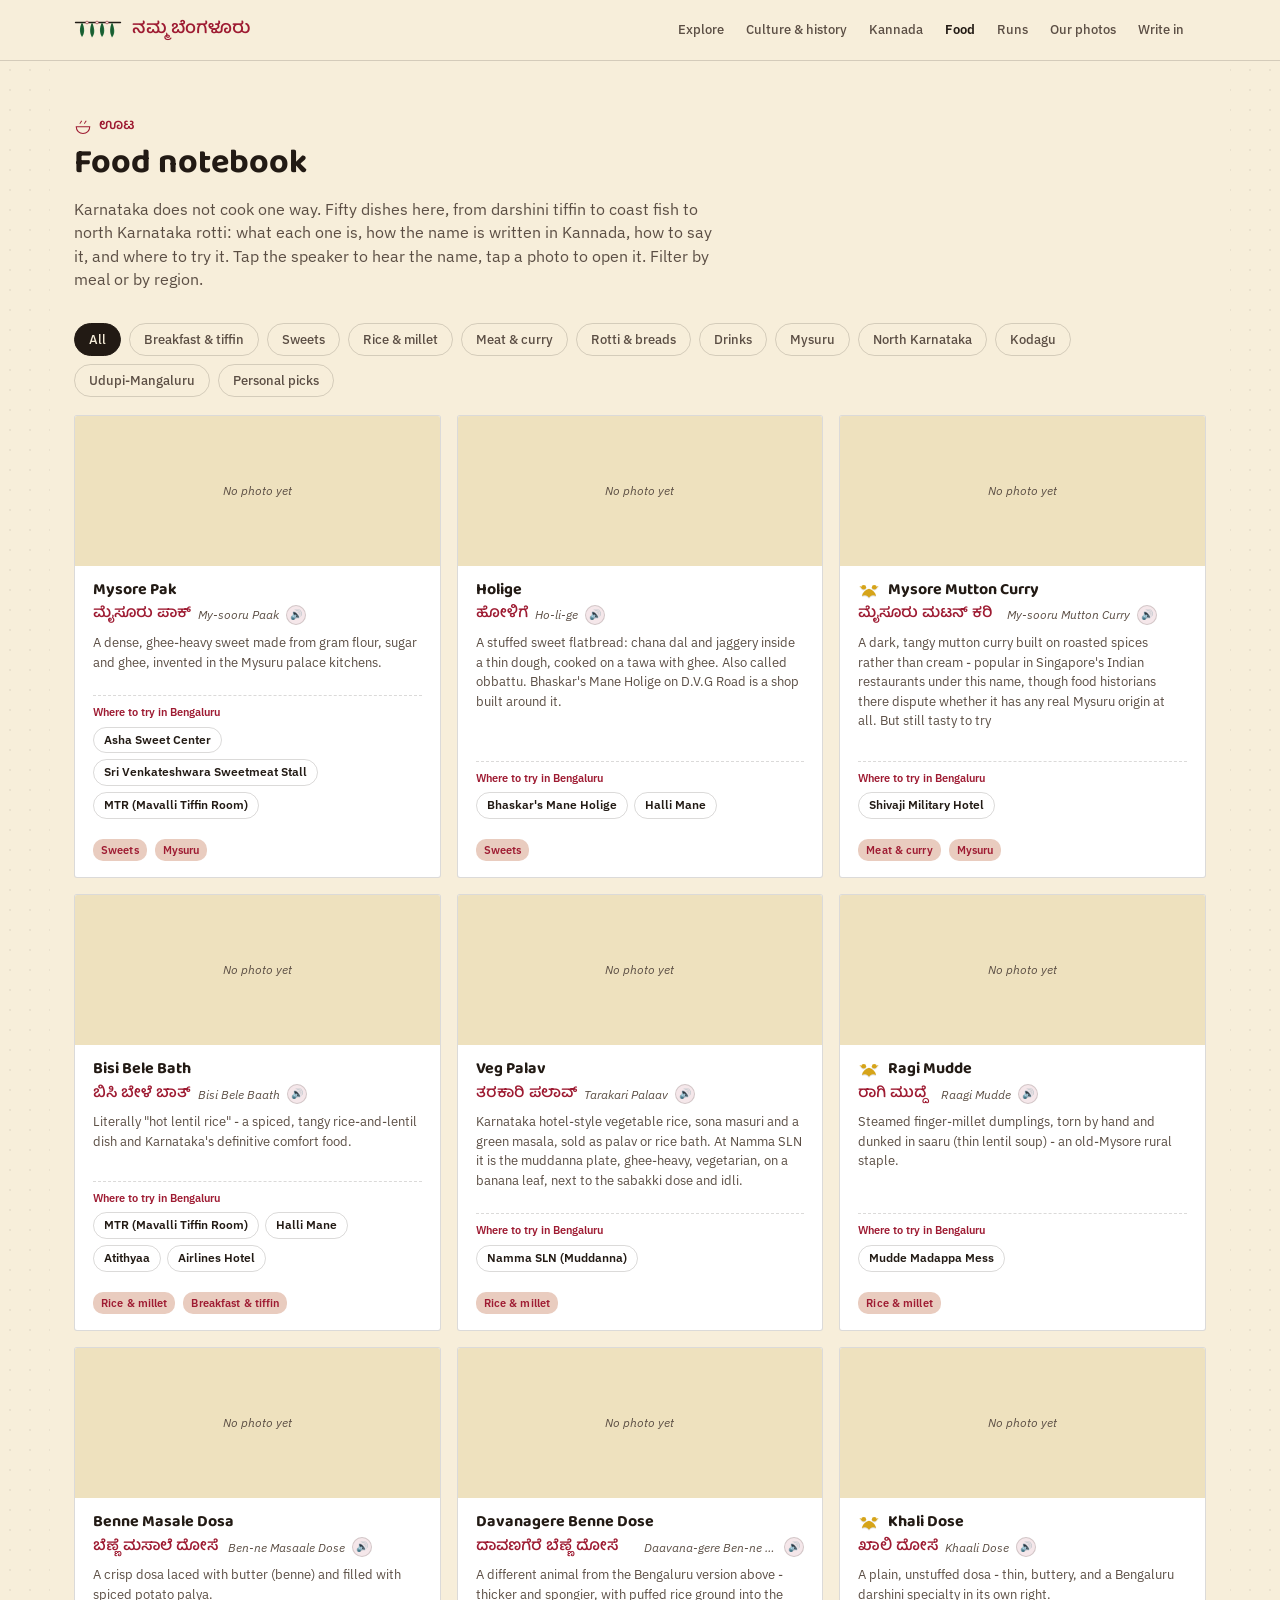
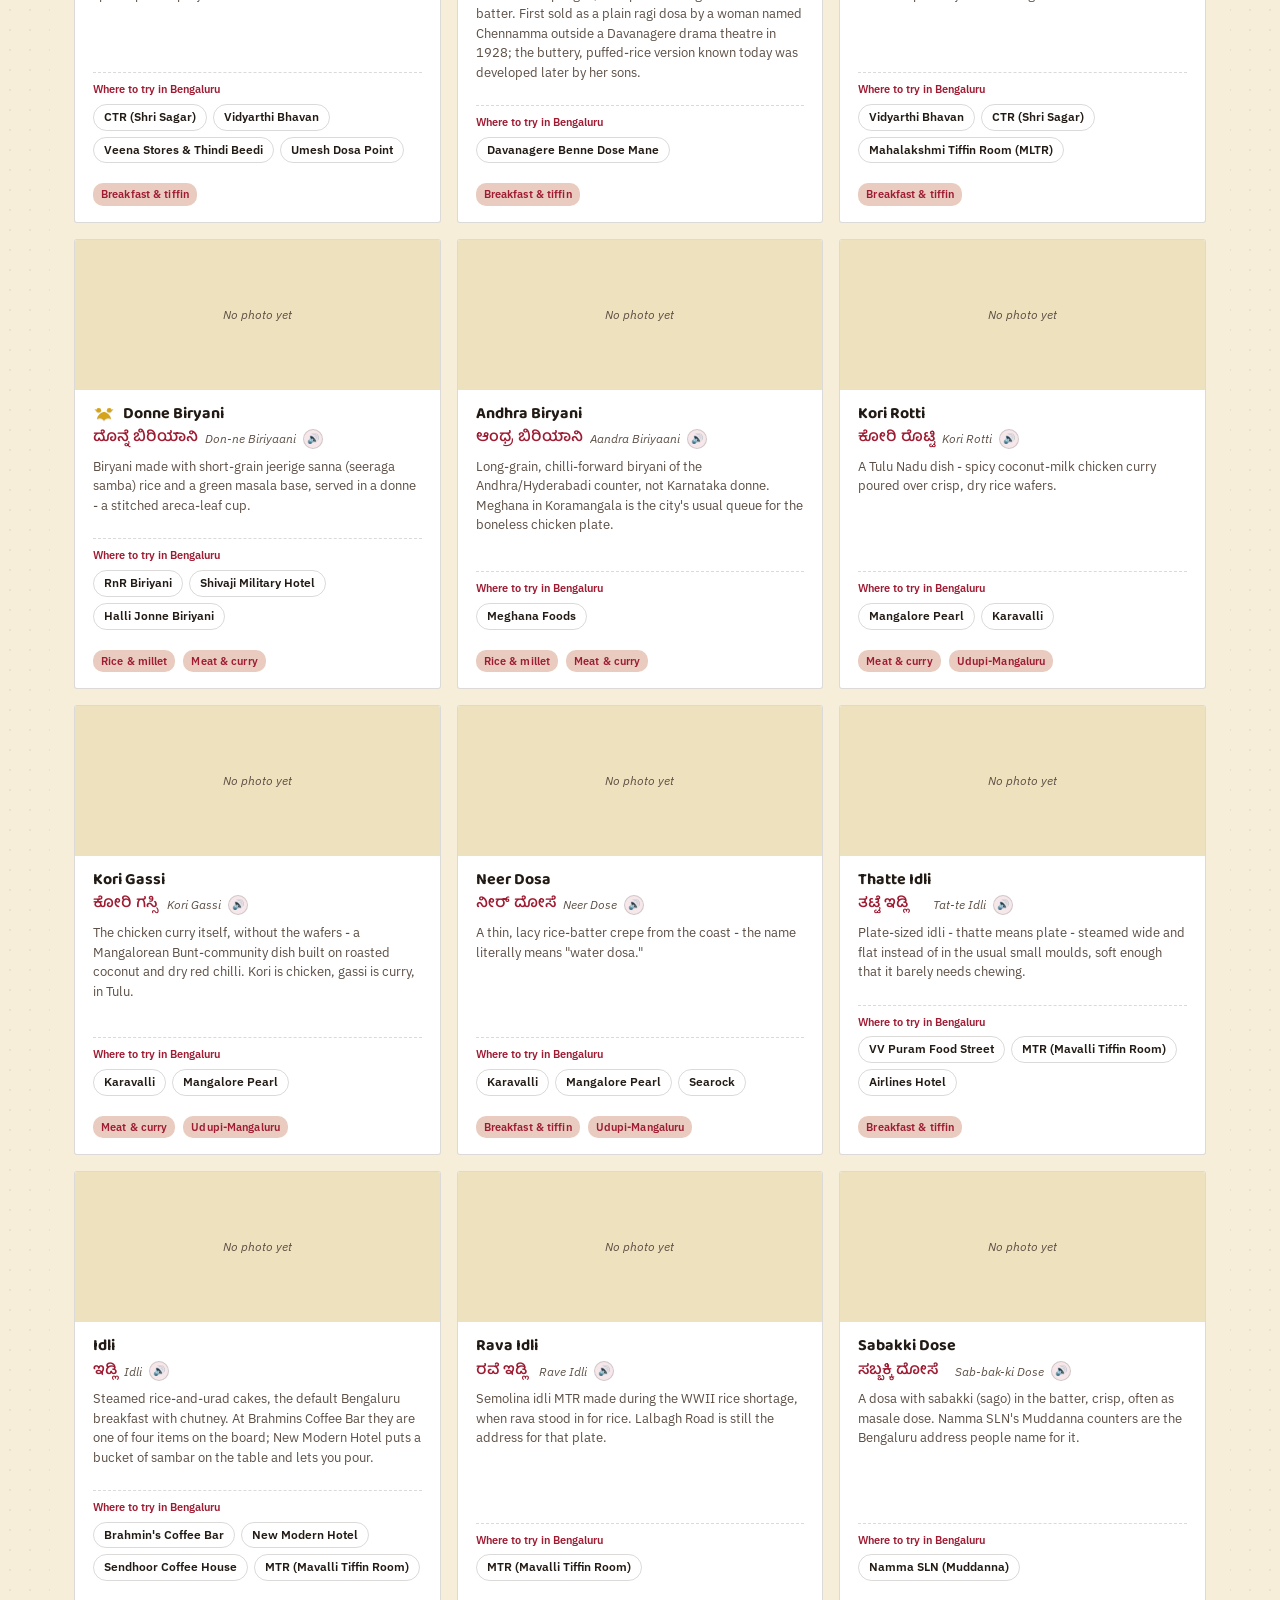
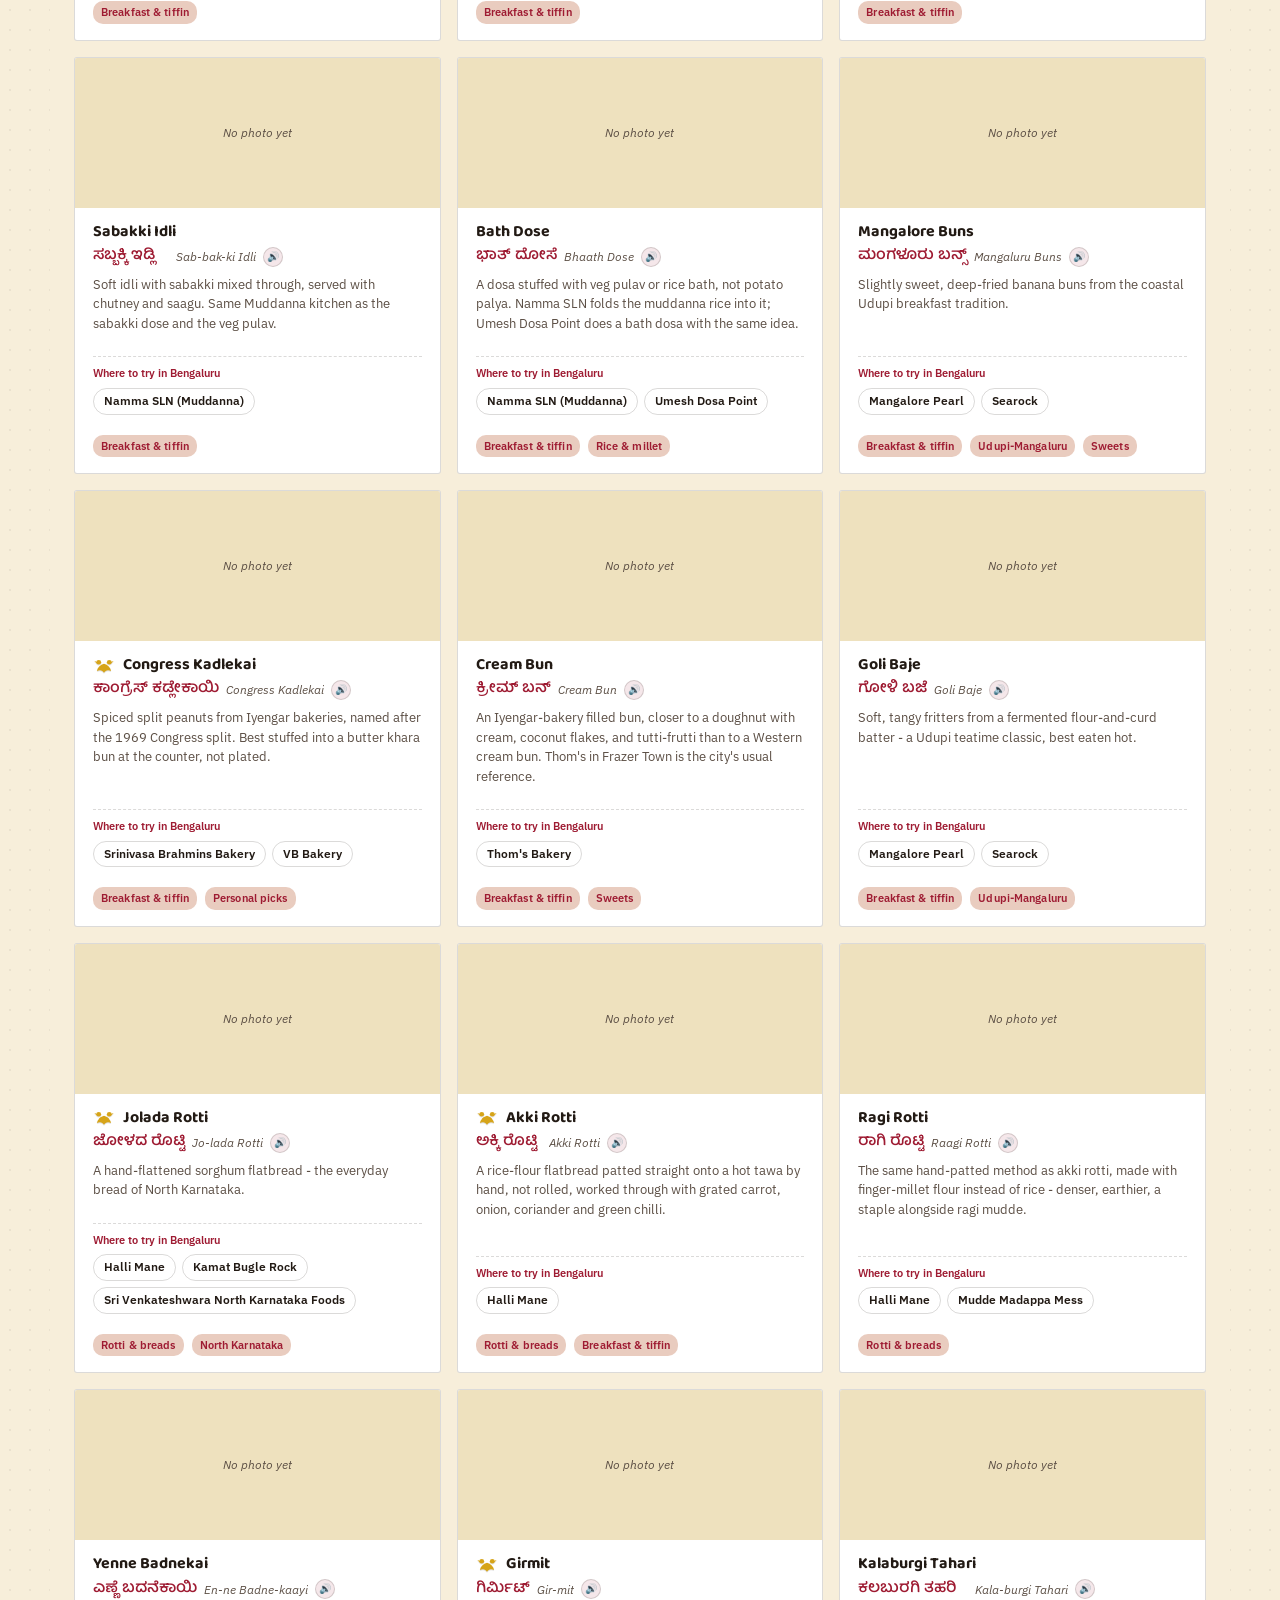
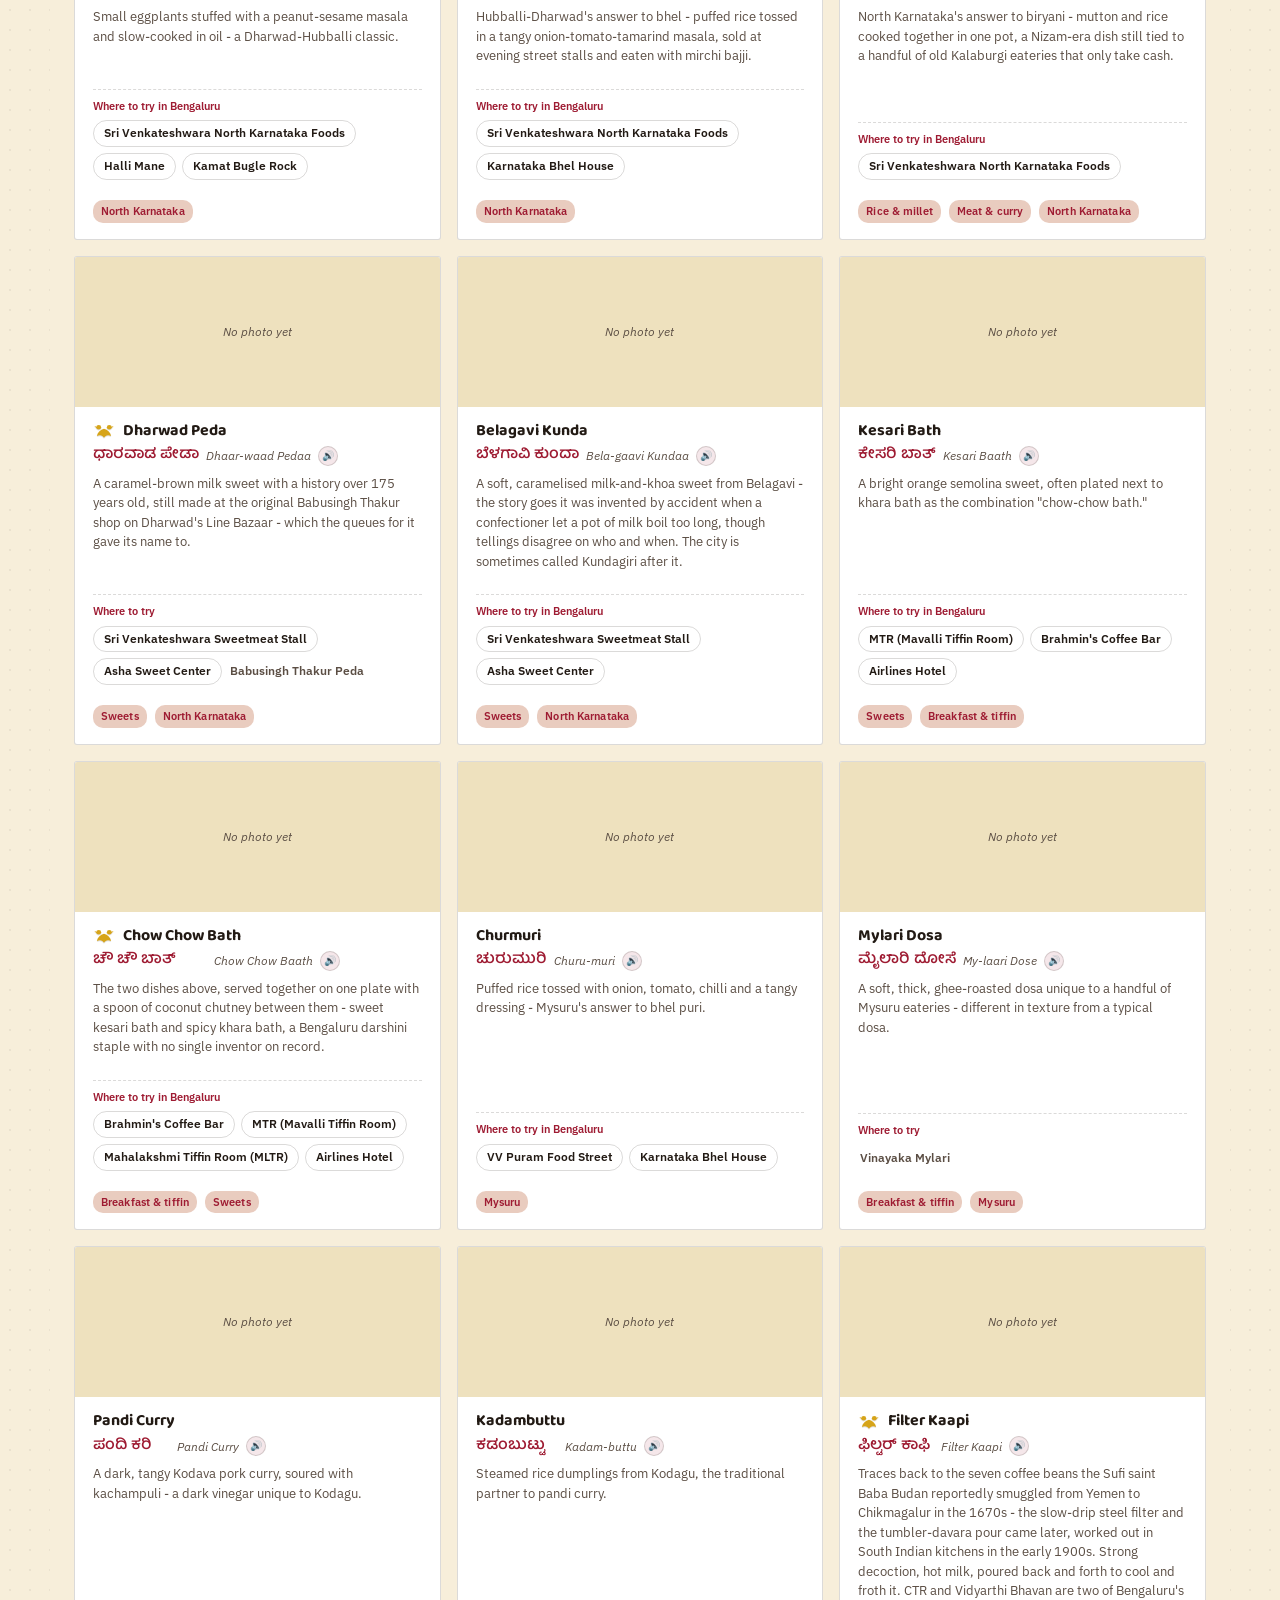
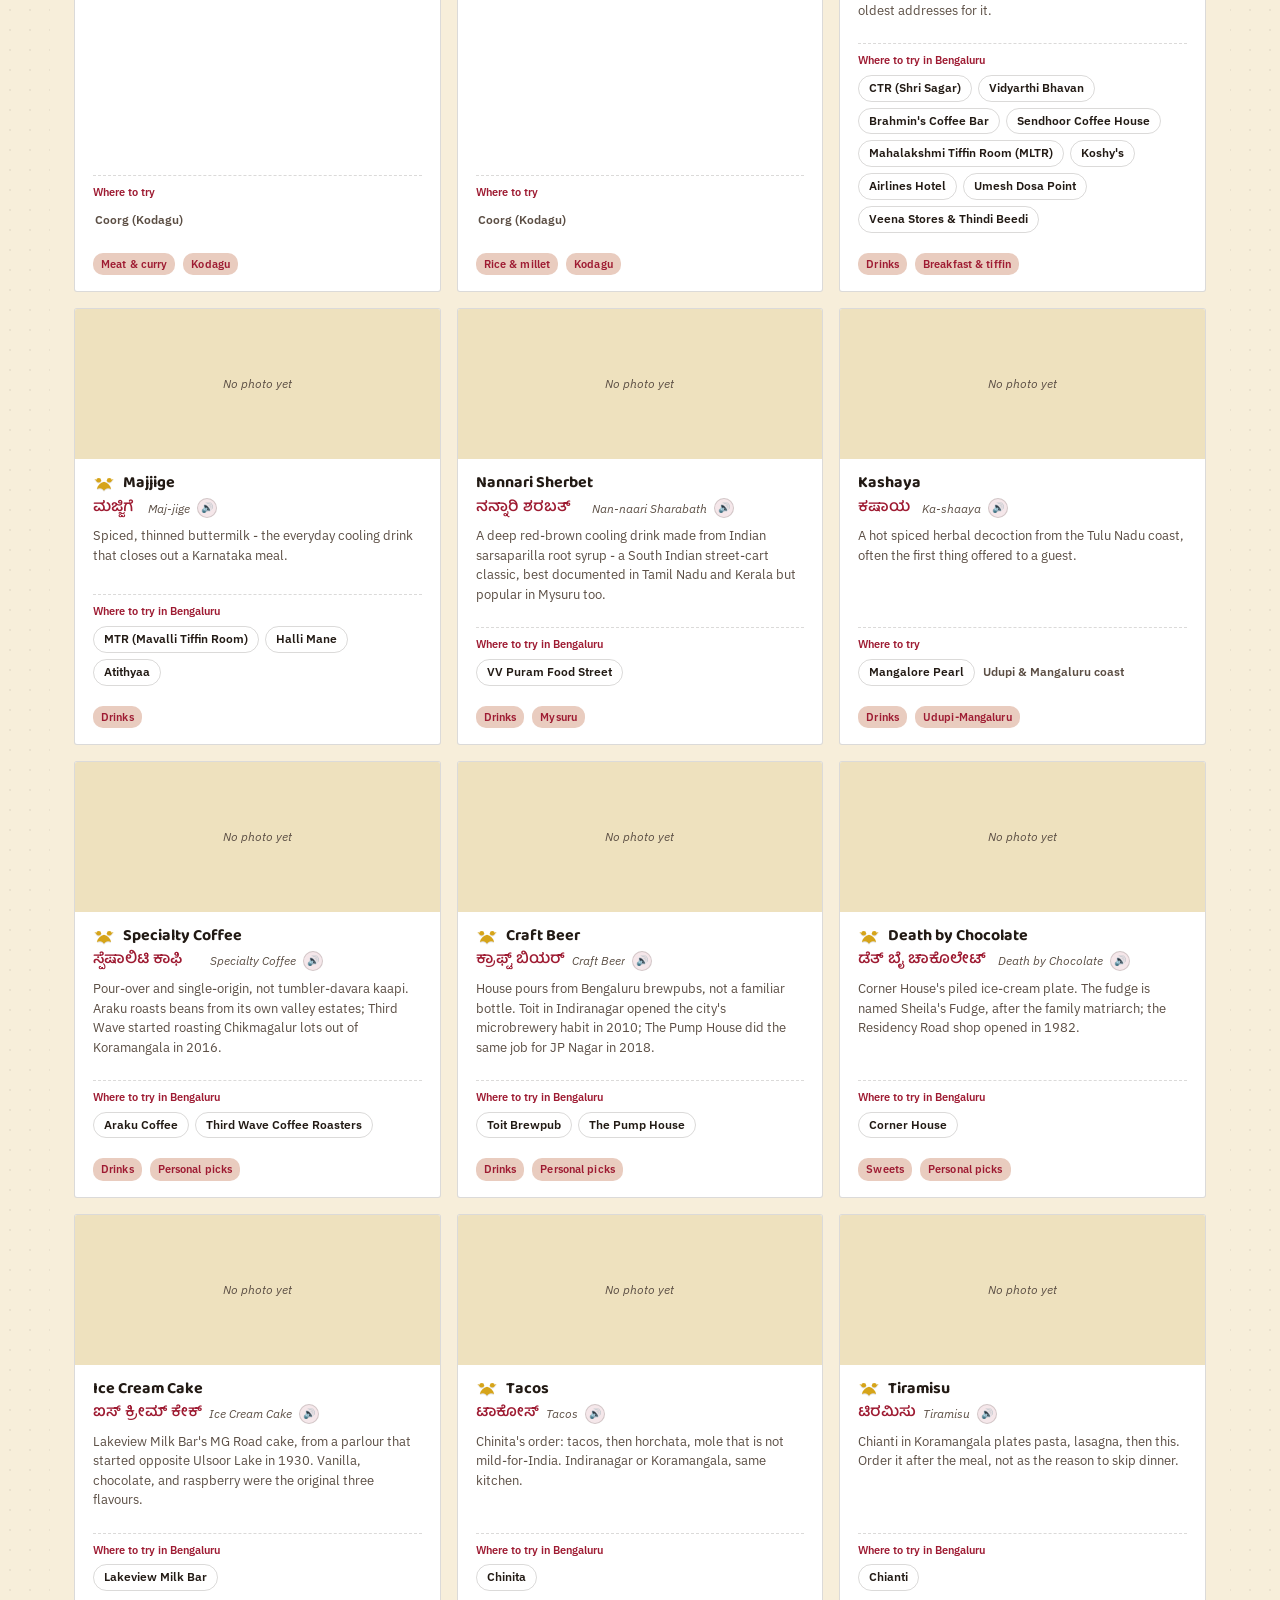
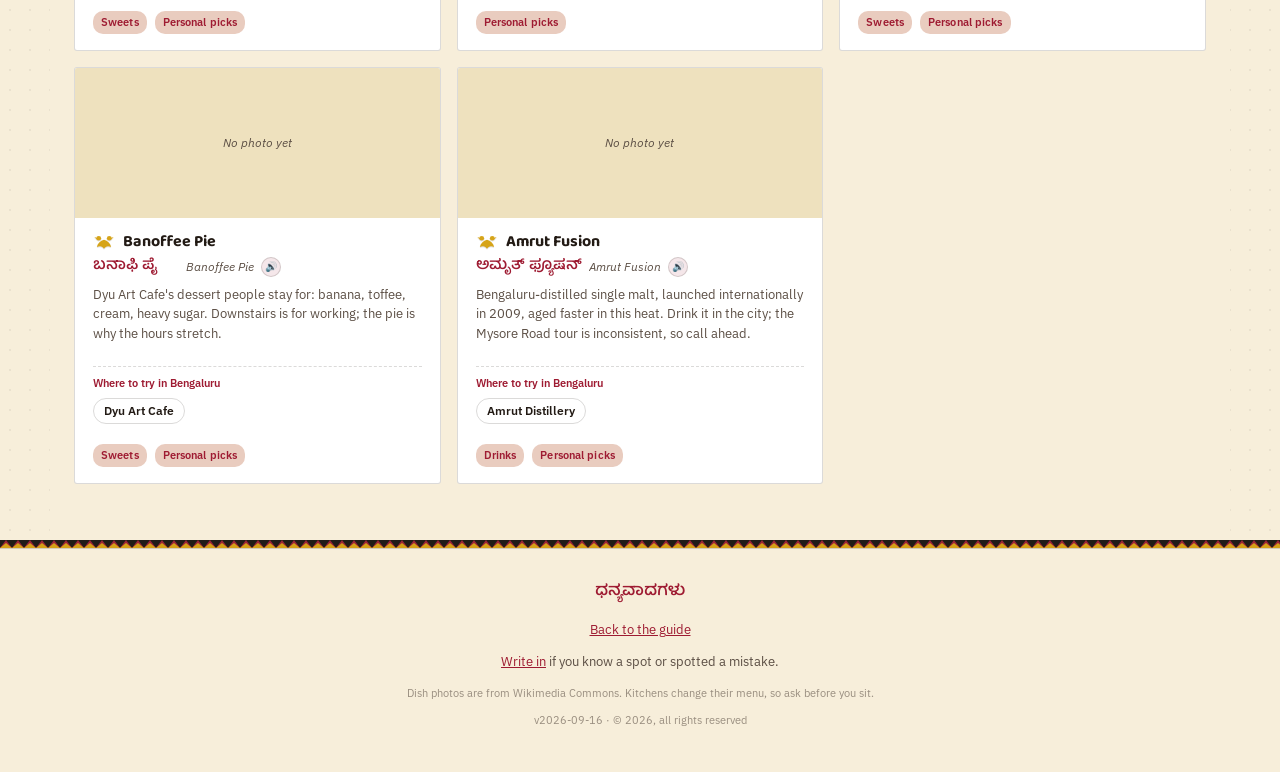
==== commit 4218e7ca: "Add history filters and info dialogs Introduces a split history view for museums, civic heritage, an" ====
--- a/docs/food.html
+++ b/docs/food.html
@@ -27,8 +27,8 @@
 <link rel="preconnect" href="https://fonts.googleapis.com">
 <link rel="preconnect" href="https://fonts.gstatic.com" crossorigin>
 <link href="https://fonts.googleapis.com/css2?family=Baloo+2:wght@500;600;700;800&family=Baloo+Tamma+2:wght@500;600;700;800&family=IBM+Plex+Sans:ital,wght@0,400;0,500;0,600;1,400&family=IBM+Plex+Mono:wght@400;500&display=swap" rel="stylesheet">
-<link rel="stylesheet" href="css/tokens.css?v=20260916m">
-<link rel="stylesheet" href="css/layout.css?v=20260917a">
+<link rel="stylesheet" href="css/tokens.css?v=20260917a">
+<link rel="stylesheet" href="css/layout.css?v=20260917b">
 <link rel="stylesheet" href="css/stage.css?v=20260916m">
 <script type="application/ld+json">
 {
@@ -78,6 +78,7 @@
       <a href="food.html" aria-current="page">Food</a>
       <a href="runs.html">Runs</a>
       <a href="photos.html">Our photos</a>
+      <a href="./#add-yours">Write in</a>
     </nav>
     <div class="header-actions">
       <button class="nav-toggle" type="button" id="navToggle" aria-expanded="false" aria-controls="siteNav" onclick="toggleNav()">Menu</button>
@@ -105,6 +106,7 @@
 <footer>
   <span class="kn kn-cycle" tabindex="0"><span class="kn-native">ಧನ್ಯವಾದಗಳು</span><span class="kn-en">thank you</span></span>
   <p><a href="./">Back to the guide</a></p>
+  <p><a href="./#add-yours">Write in</a> if you know a spot or spotted a mistake.</p>
   <p class="footer-meta">Dish photos are from Wikimedia Commons. Kitchens change their menu, so ask before you sit.</p>
   <p class="footer-meta">v2026-09-16 &middot; &copy; 2026, all rights reserved</p>
 </footer>
--- a/docs/css/tokens.css
+++ b/docs/css/tokens.css
@@ -70,10 +70,10 @@
     cursor:help;
   }
   .kn-cycle > *{grid-area:1/1; transition:opacity .25s ease; line-height:inherit;}
-  .kn-cycle .kn-native{font-family:'Baloo Tamma 2', sans-serif; opacity:1;}
-  .kn-cycle .kn-en{font-family:'Baloo 2', sans-serif; font-weight:600; opacity:0; pointer-events:none;}
-  .kn-cycle:hover .kn-native, .kn-cycle:focus-within .kn-native{opacity:0;}
-  .kn-cycle:hover .kn-en, .kn-cycle:focus-within .kn-en{opacity:1;}
+  .kn-cycle .kn-native{font-family:'Baloo Tamma 2', sans-serif; opacity:1; visibility:visible;}
+  .kn-cycle .kn-en{font-family:'Baloo 2', sans-serif; font-weight:600; opacity:0; visibility:hidden; pointer-events:none;}
+  .kn-cycle:hover .kn-native, .kn-cycle:focus-within .kn-native{opacity:0; visibility:hidden;}
+  .kn-cycle:hover .kn-en, .kn-cycle:focus-within .kn-en{opacity:1; visibility:visible;}
   a{color:inherit;}
   img,svg{display:block;max-width:100%;}
   button{font-family:inherit;cursor:pointer;}
--- a/docs/css/layout.css
+++ b/docs/css/layout.css
@@ -151,8 +151,11 @@
     display:flex; align-items:center; gap:16px; text-align:left;
     background:rgba(247,238,218,0.94); border:1px solid var(--line);
     border-top:3px solid var(--maroon); border-radius:var(--radius);
-    padding:16px 22px; max-width:330px; width:100%;
-  }
+    padding:16px 22px; max-width:330px; width:100%; color:inherit;
+    font-family:inherit; cursor:pointer;
+  }
+  .hero-stat:hover{transform:translateY(-2px); box-shadow:0 8px 22px rgba(34,26,20,0.12);}
+  .hero-stat:focus-visible{outline:3px solid var(--gold); outline-offset:3px;}
   .hero-stat:nth-child(2){border-top-color:var(--hampi-stone);}
   .hero-stat svg{flex:none; width:88px; height:58px;}
   .hero-stat-copy{min-width:0; display:flex; flex-direction:column; align-items:flex-start;}
@@ -161,6 +164,40 @@
     line-height:1; white-space:nowrap;
   }
   .hero-stat span{display:block; font-size:13px; color:var(--ink-soft); line-height:1.35; margin-top:4px;}
+  .hero-stat small{display:block; margin-top:8px; color:var(--maroon); font-size:11.5px; font-weight:600;}
+
+  .info-dialog{
+    width:min(680px, calc(100vw - 28px)); max-height:min(82vh, 760px);
+    margin:auto; padding:0; border:1.5px solid var(--line); border-radius:16px;
+    background:var(--cream); color:var(--ink); box-shadow:0 24px 70px rgba(34,26,20,0.3);
+  }
+  .info-dialog::backdrop{background:rgba(32,28,23,0.58); backdrop-filter:blur(3px);}
+  .info-dialog-inner{position:relative; padding:28px; overflow:auto; max-height:min(82vh, 760px);}
+  .info-dialog-close{
+    position:absolute; top:14px; right:14px; width:36px; height:36px;
+    border:1.5px solid var(--line); border-radius:99px; background:var(--cream-2);
+    color:var(--ink); font-size:24px; line-height:1;
+  }
+  .info-dialog-kicker{margin:0 44px 4px 0; color:var(--maroon); font-family:'Baloo Tamma 2',sans-serif; font-weight:600;}
+  .info-dialog h2{font-size:28px; margin-right:44px;}
+  .info-dialog h3{font-size:16px; margin:20px 0 8px;}
+  .info-dialog h3 span{font-family:'Baloo Tamma 2',sans-serif; color:var(--maroon); margin-left:6px;}
+  .info-dialog p{color:var(--ink-soft); font-size:14px; margin:8px 0 0;}
+  .info-dialog-source{padding-top:14px; border-top:1px solid var(--line);}
+  .info-dialog-source a{color:var(--maroon);}
+  .akshara-grid{display:grid; grid-template-columns:repeat(5,minmax(42px,1fr)); gap:7px;}
+  .akshara-grid span{
+    display:grid; place-items:center; min-height:48px; border:1px solid var(--line);
+    border-radius:8px; background:var(--cream-2); color:var(--maroon);
+    font-family:'Baloo Tamma 2',sans-serif; font-size:24px; line-height:1;
+  }
+  .akshara-vowels{grid-template-columns:repeat(7,minmax(42px,1fr));}
+  .akshara-short{grid-template-columns:repeat(2,minmax(42px,72px));}
+  .elevation-list{display:grid; gap:10px; margin:22px 0;}
+  .elevation-list div{display:grid; grid-template-columns:90px 1fr 56px; align-items:center; gap:10px; font-size:13px;}
+  .elevation-list i{height:12px; border-radius:99px; background:var(--cream-2); overflow:hidden;}
+  .elevation-list i::before{content:''; display:block; width:var(--elevation); min-width:4px; height:100%; background:var(--leaf);}
+  .elevation-list strong{text-align:right; font-family:'IBM Plex Mono',monospace; font-size:12px;}
 
   /* ---------- controls (sticky only while Explore is on screen) ---------- */
   .controls{
@@ -181,12 +218,29 @@
     scrollbar-width:thin;
   }
   #categoryPills .pill{flex:none;}
+  .subfilter-row{
+    width:100%; padding:8px 0 2px 12px; border-left:3px solid var(--jacaranda);
+  }
+  .subfilter-row[hidden]{display:none !important;}
+  .subfilter-row .pill{font-size:12px; padding:6px 12px;}
   .pill{
     border:1px solid var(--line); background:transparent;
     padding:7px 14px; border-radius:20px; font-size:13px; font-weight:500; color:var(--ink-soft);
   }
   .pill[data-active="true"]{
     background:var(--ink); color:var(--cream); border-color:var(--ink);
+  }
+  .tour-note{
+    max-width:1180px; margin:0 auto 24px; padding:16px 18px;
+    display:flex; align-items:center; justify-content:space-between; gap:20px;
+    border:1px solid var(--line); border-left:4px solid var(--gold);
+    border-radius:var(--radius); background:var(--cream-2);
+  }
+  .tour-note strong{font-family:'Baloo 2',sans-serif; font-size:17px;}
+  .tour-note p{margin:3px 0 0; color:var(--ink-soft); font-size:13.5px;}
+  .tour-note a{
+    flex:none; color:var(--maroon); font-size:13px; font-weight:600;
+    text-decoration-thickness:1px; text-underline-offset:3px;
   }
   .view-toggle{
     display:grid; grid-template-columns:1fr 1fr;
@@ -1319,6 +1373,9 @@
     nav.main-nav .nav-sub-list a{padding-left:28px;}
     .hero{padding:48px 16px 40px;}
     .hero p.lede{font-size:16px;}
+    .info-dialog-inner{padding:24px 18px;}
+    .akshara-vowels{grid-template-columns:repeat(5,minmax(42px,1fr));}
+    .elevation-list div{grid-template-columns:78px 1fr 52px; gap:7px;}
     section{padding:40px 16px; scroll-margin-top:72px;}
     .controls{
       padding:10px 10px; margin-left:-2px; margin-right:-2px;
@@ -1332,6 +1389,7 @@
     }
     .view-toggle{width:100%;}
     .view-toggle button{min-height:40px;}
+    .tour-note{align-items:flex-start; flex-direction:column; gap:10px;}
     .map-wrap{height:min(70vh, 420px);}
     .india-stat-row{grid-template-columns:1fr;}
     .tnt-row, .skip-row{grid-template-columns:1fr; gap:6px; padding:14px;}
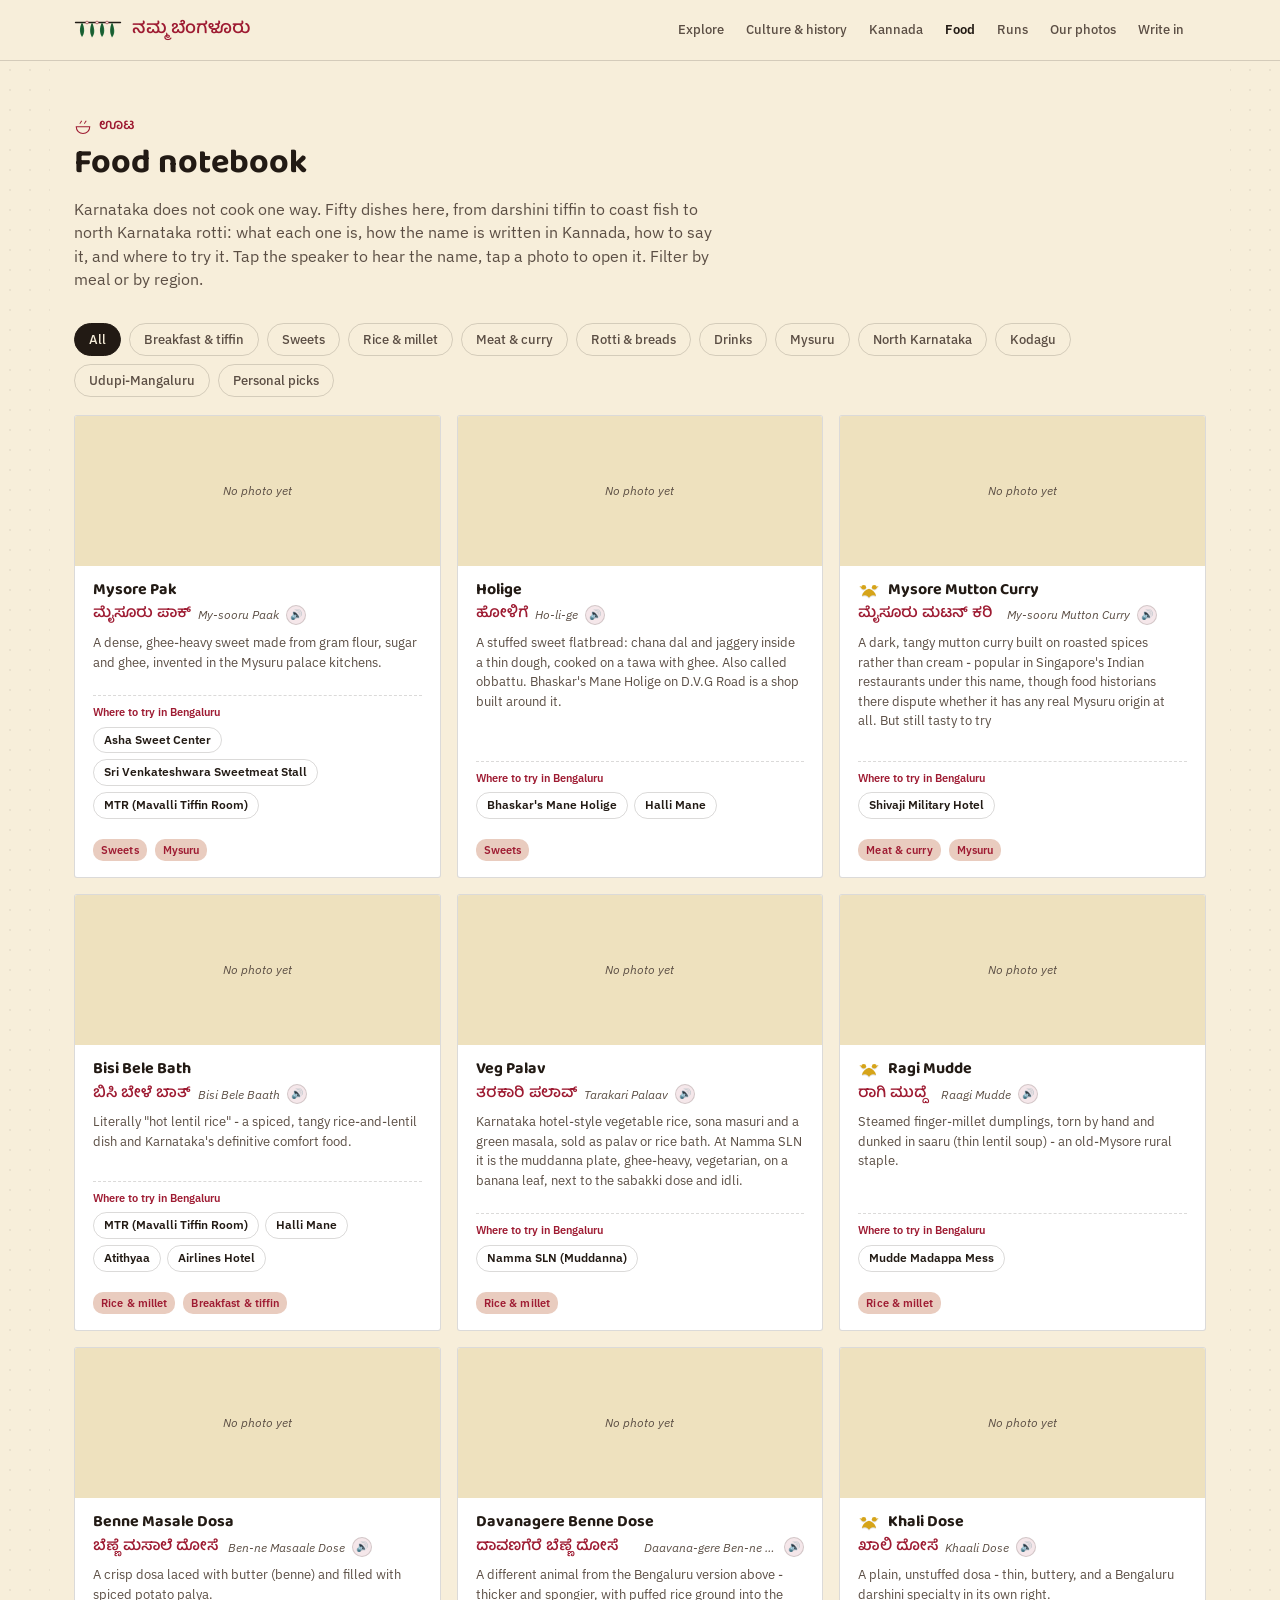
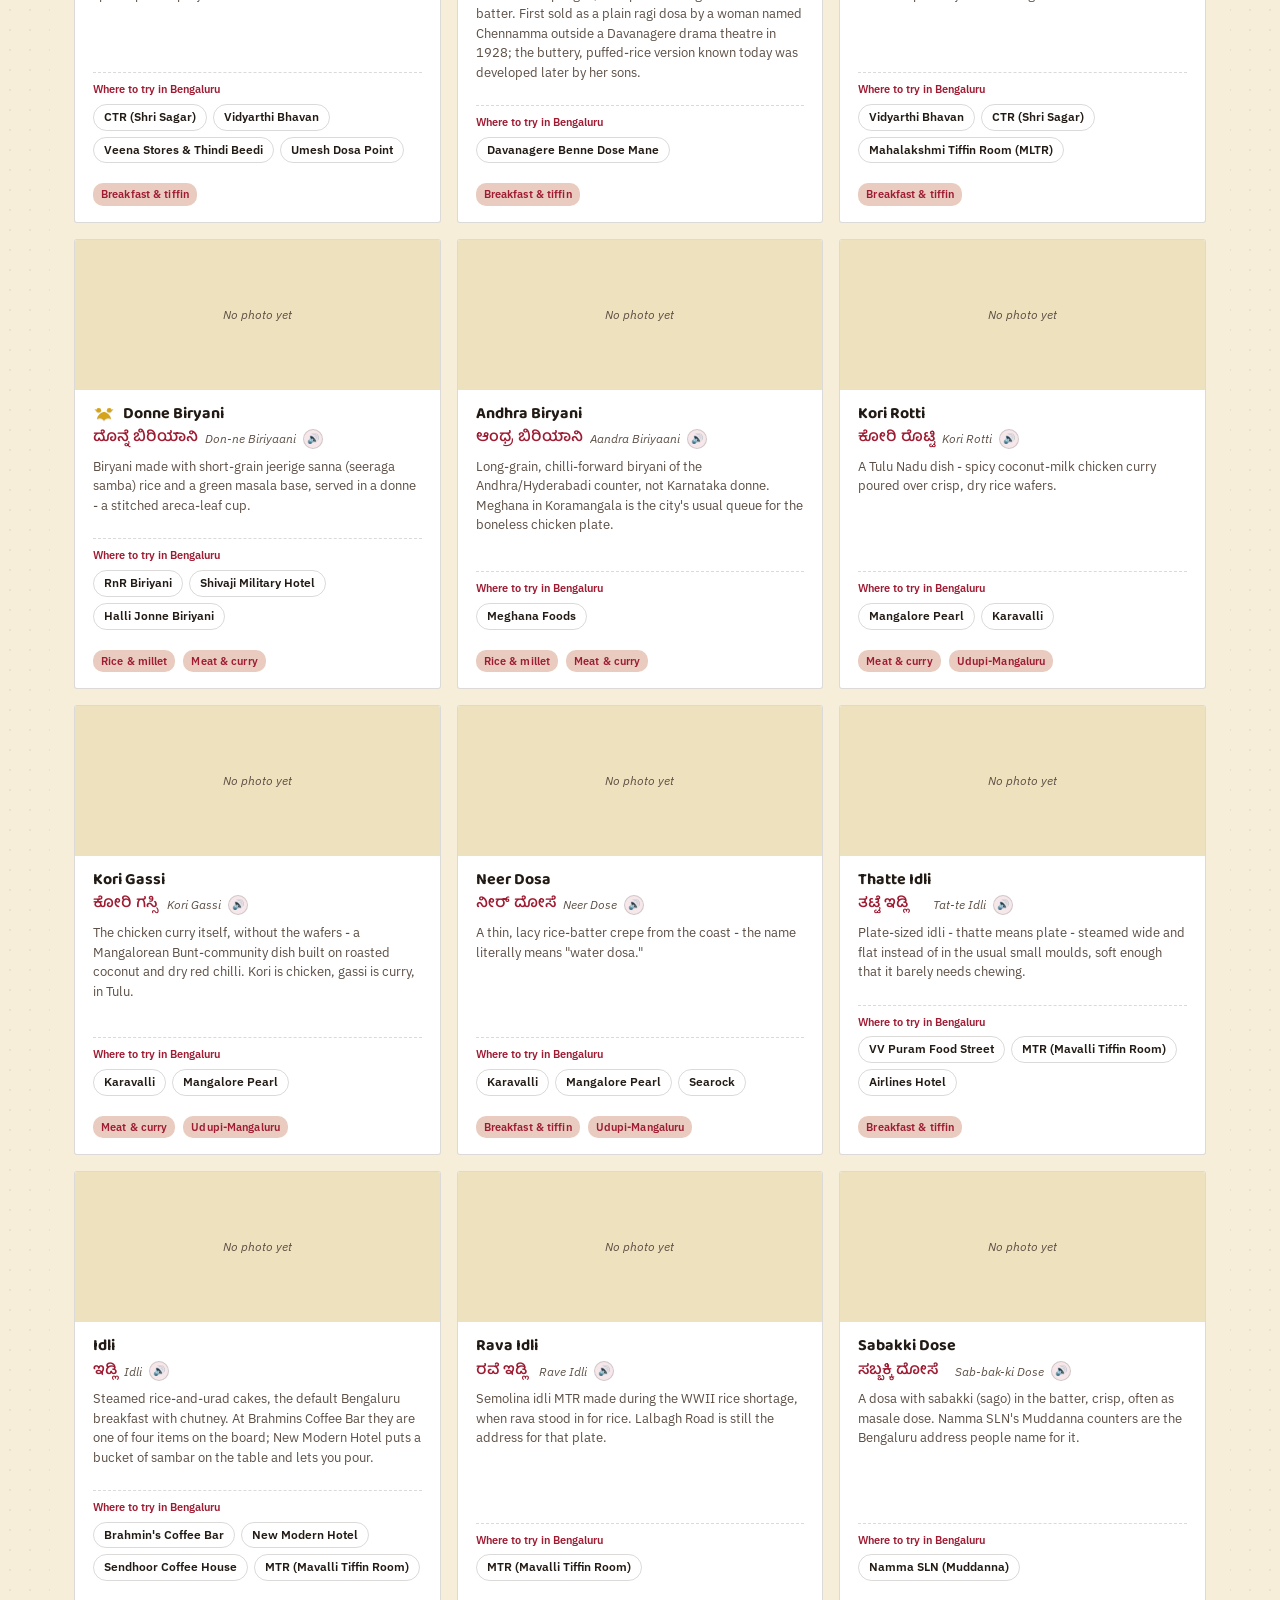
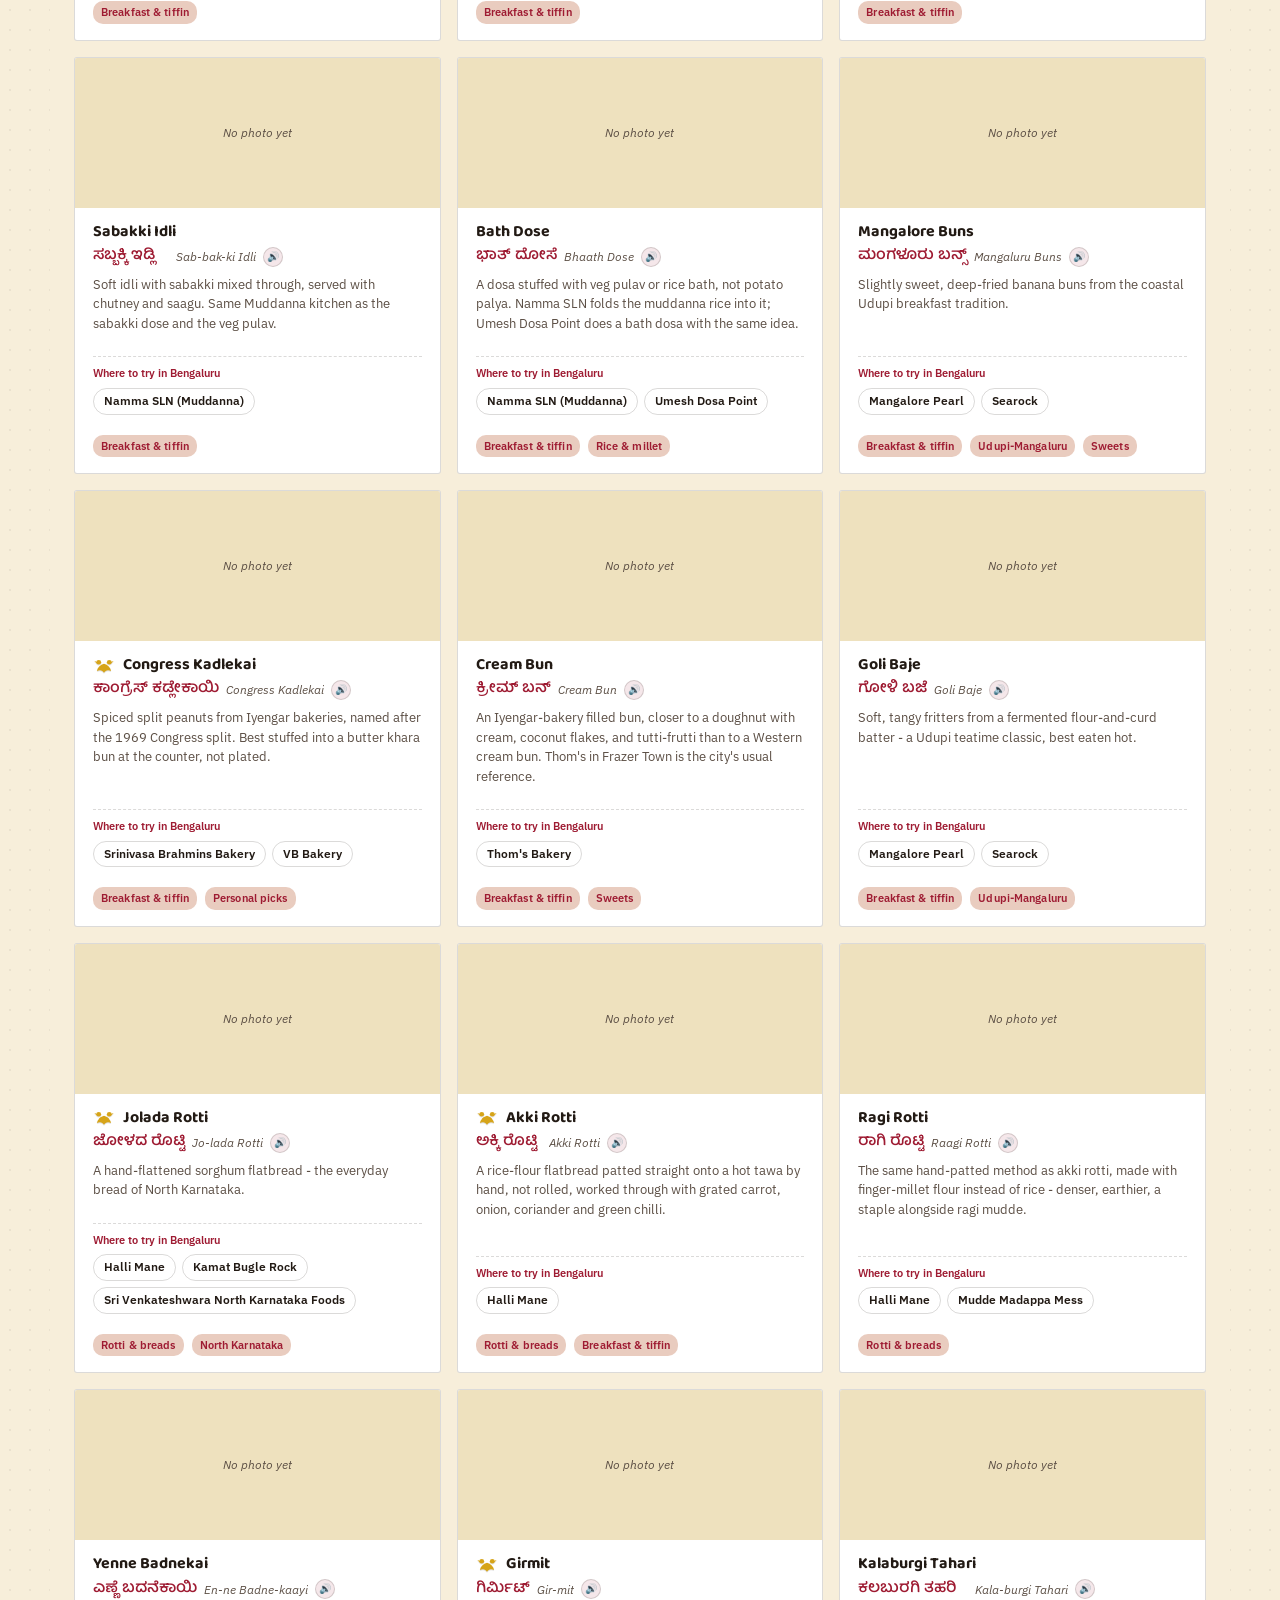
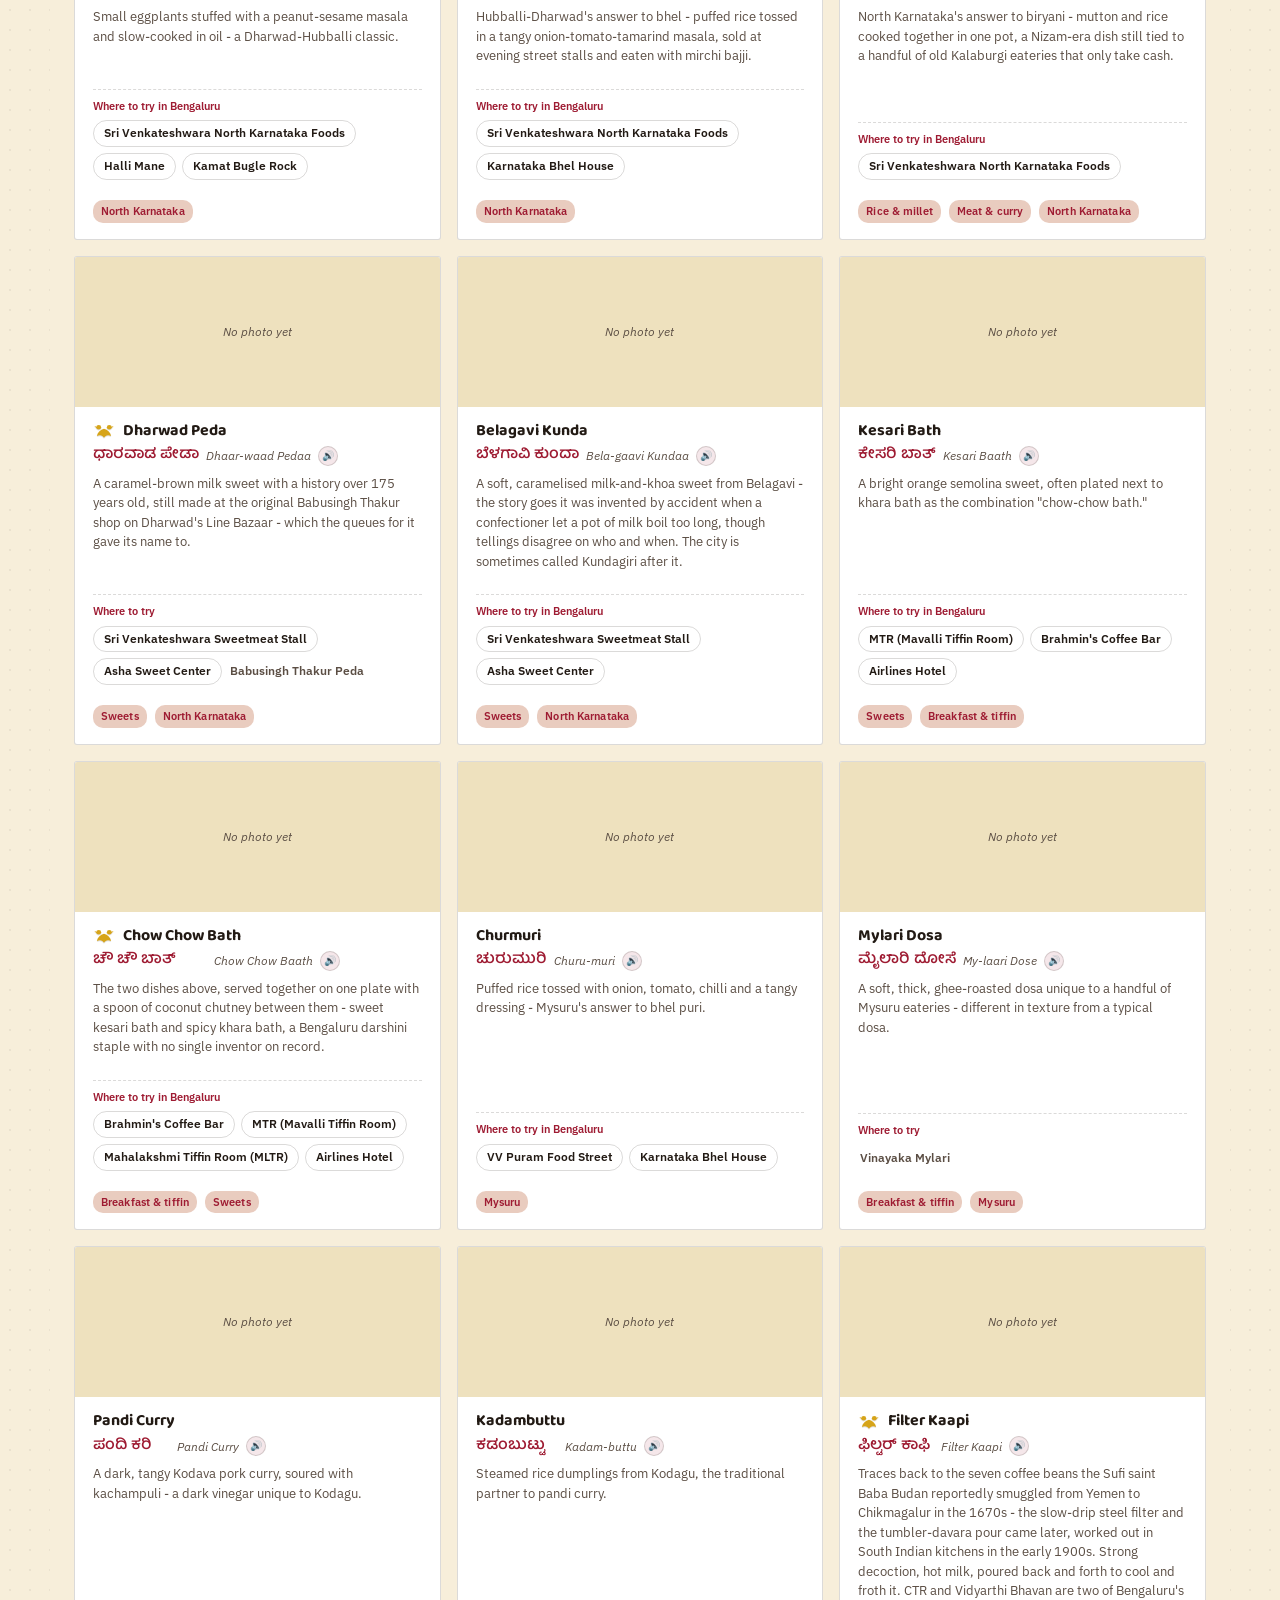
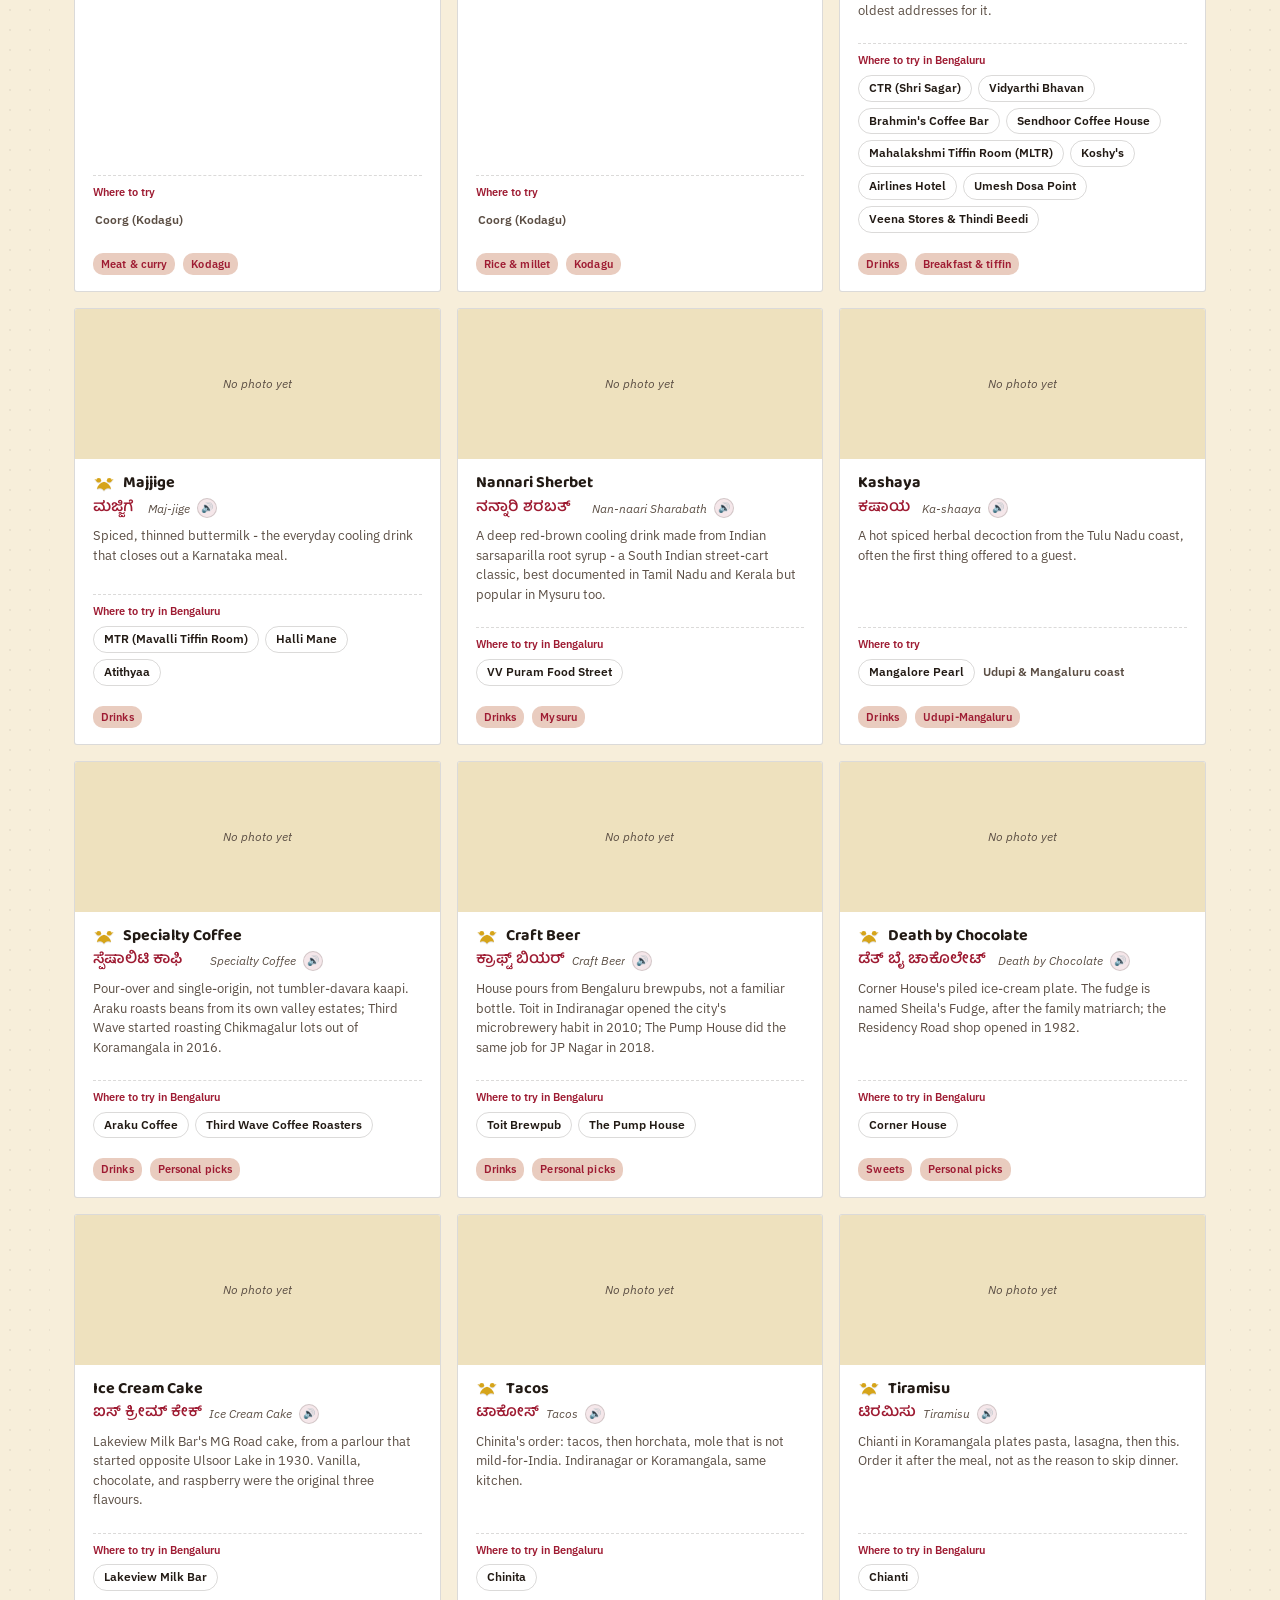
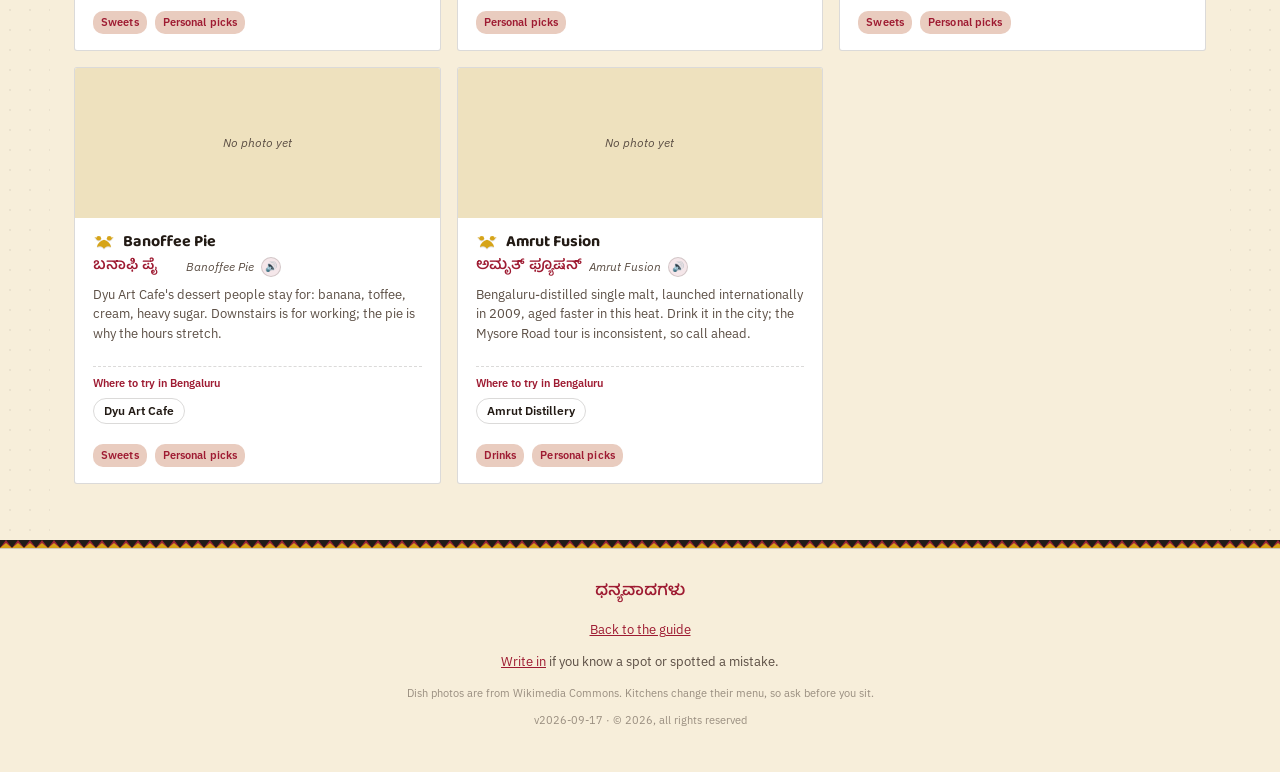
==== commit 0d7bf24a: "Centralize nav handling and add analytics This change moves the shared mobile navigation wiring into" ====
--- a/docs/food.html
+++ b/docs/food.html
@@ -108,7 +108,7 @@
   <p><a href="./">Back to the guide</a></p>
   <p><a href="./#add-yours">Write in</a> if you know a spot or spotted a mistake.</p>
   <p class="footer-meta">Dish photos are from Wikimedia Commons. Kitchens change their menu, so ask before you sit.</p>
-  <p class="footer-meta">v2026-09-16 &middot; &copy; 2026, all rights reserved</p>
+  <p class="footer-meta">v2026-09-17 &middot; &copy; 2026, all rights reserved</p>
 </footer>
 
 <div class="lightbox" id="lightbox" onclick="closeLightbox()">
@@ -116,8 +116,10 @@
   <img id="lightboxImg" src="" alt="" onclick="event.stopPropagation()">
 </div>
 
-<script src="js/gallery.js?v=20260917a"></script>
-<script src="js/food.js?v=20260917a"></script>
+<script src="js/gallery.js?v=20260917b"></script>
+<script src="js/food.js?v=20260917b"></script>
 <script type="module" src="kannada-voice.js"></script>
+<script data-goatcounter="https://thisblrnammablr.goatcounter.com/count"
+        async src="//gc.zgo.at/count.js"></script>
 </body>
 </html>
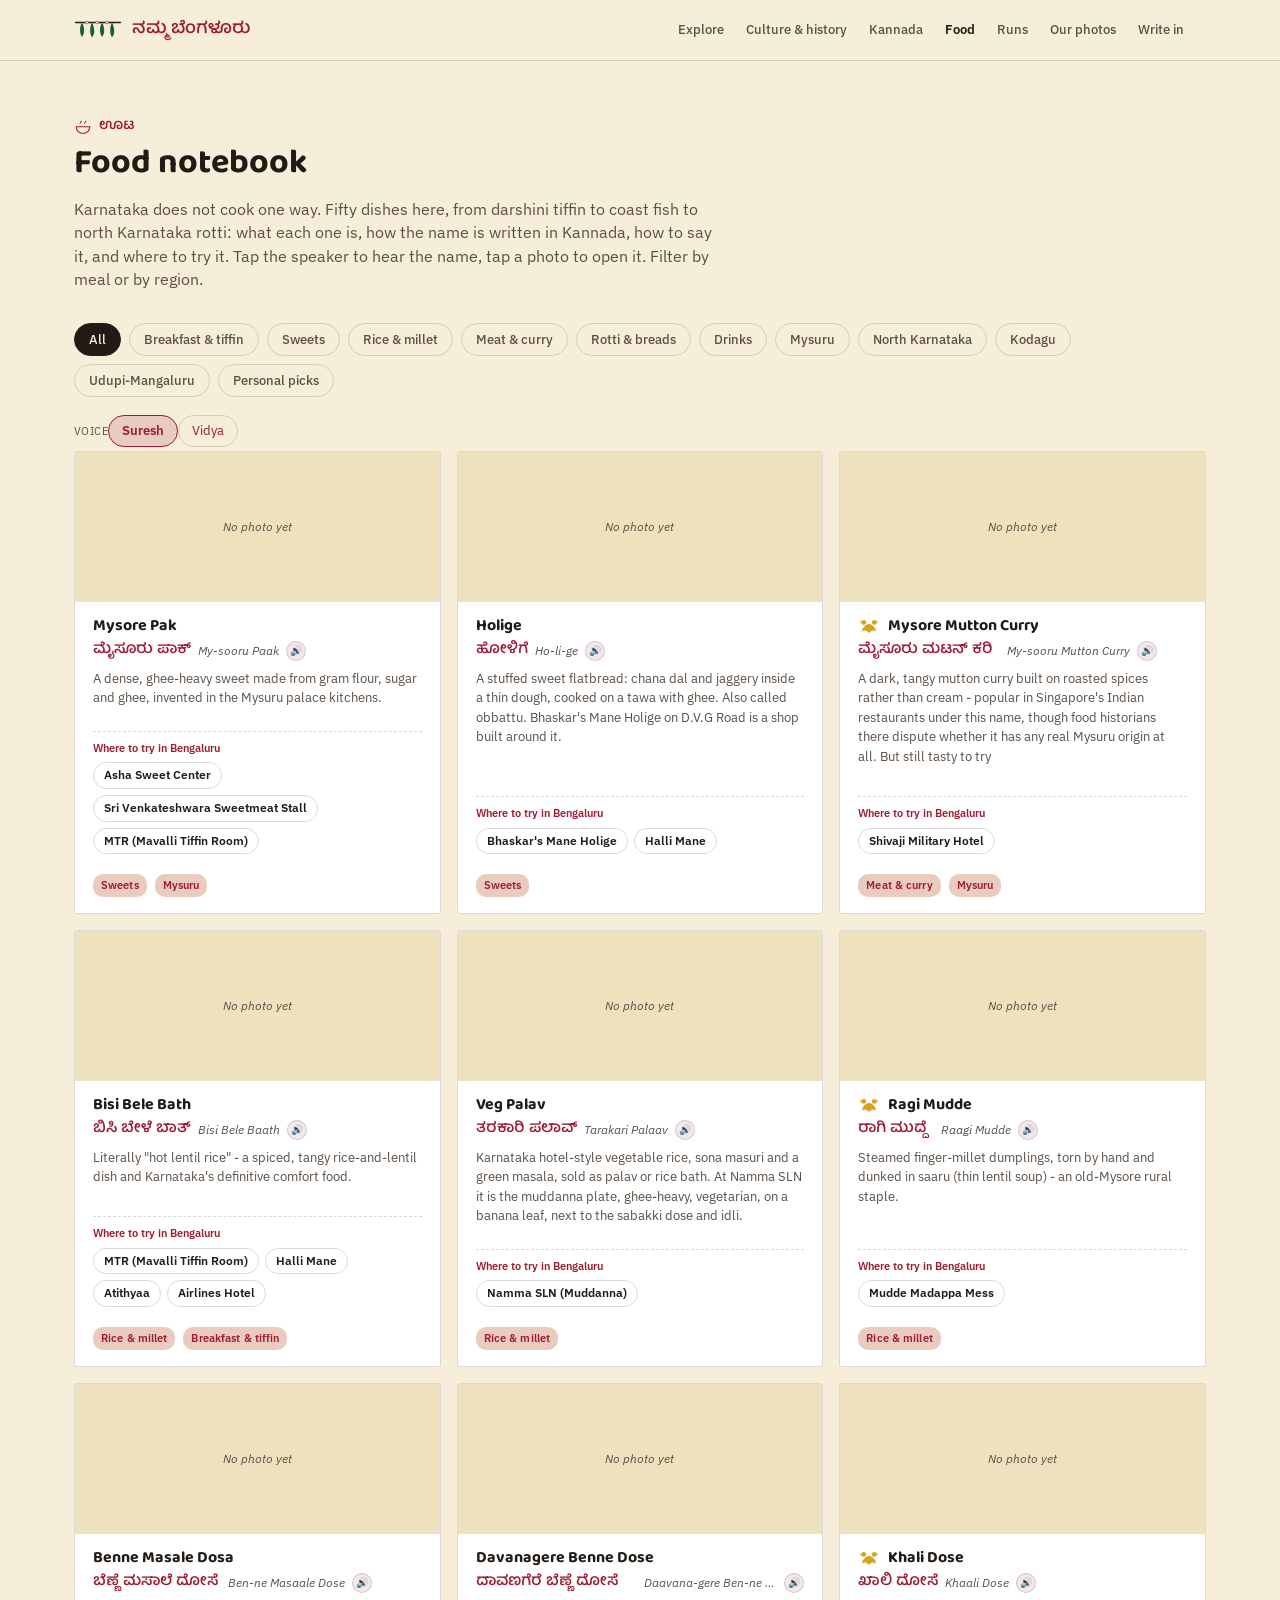
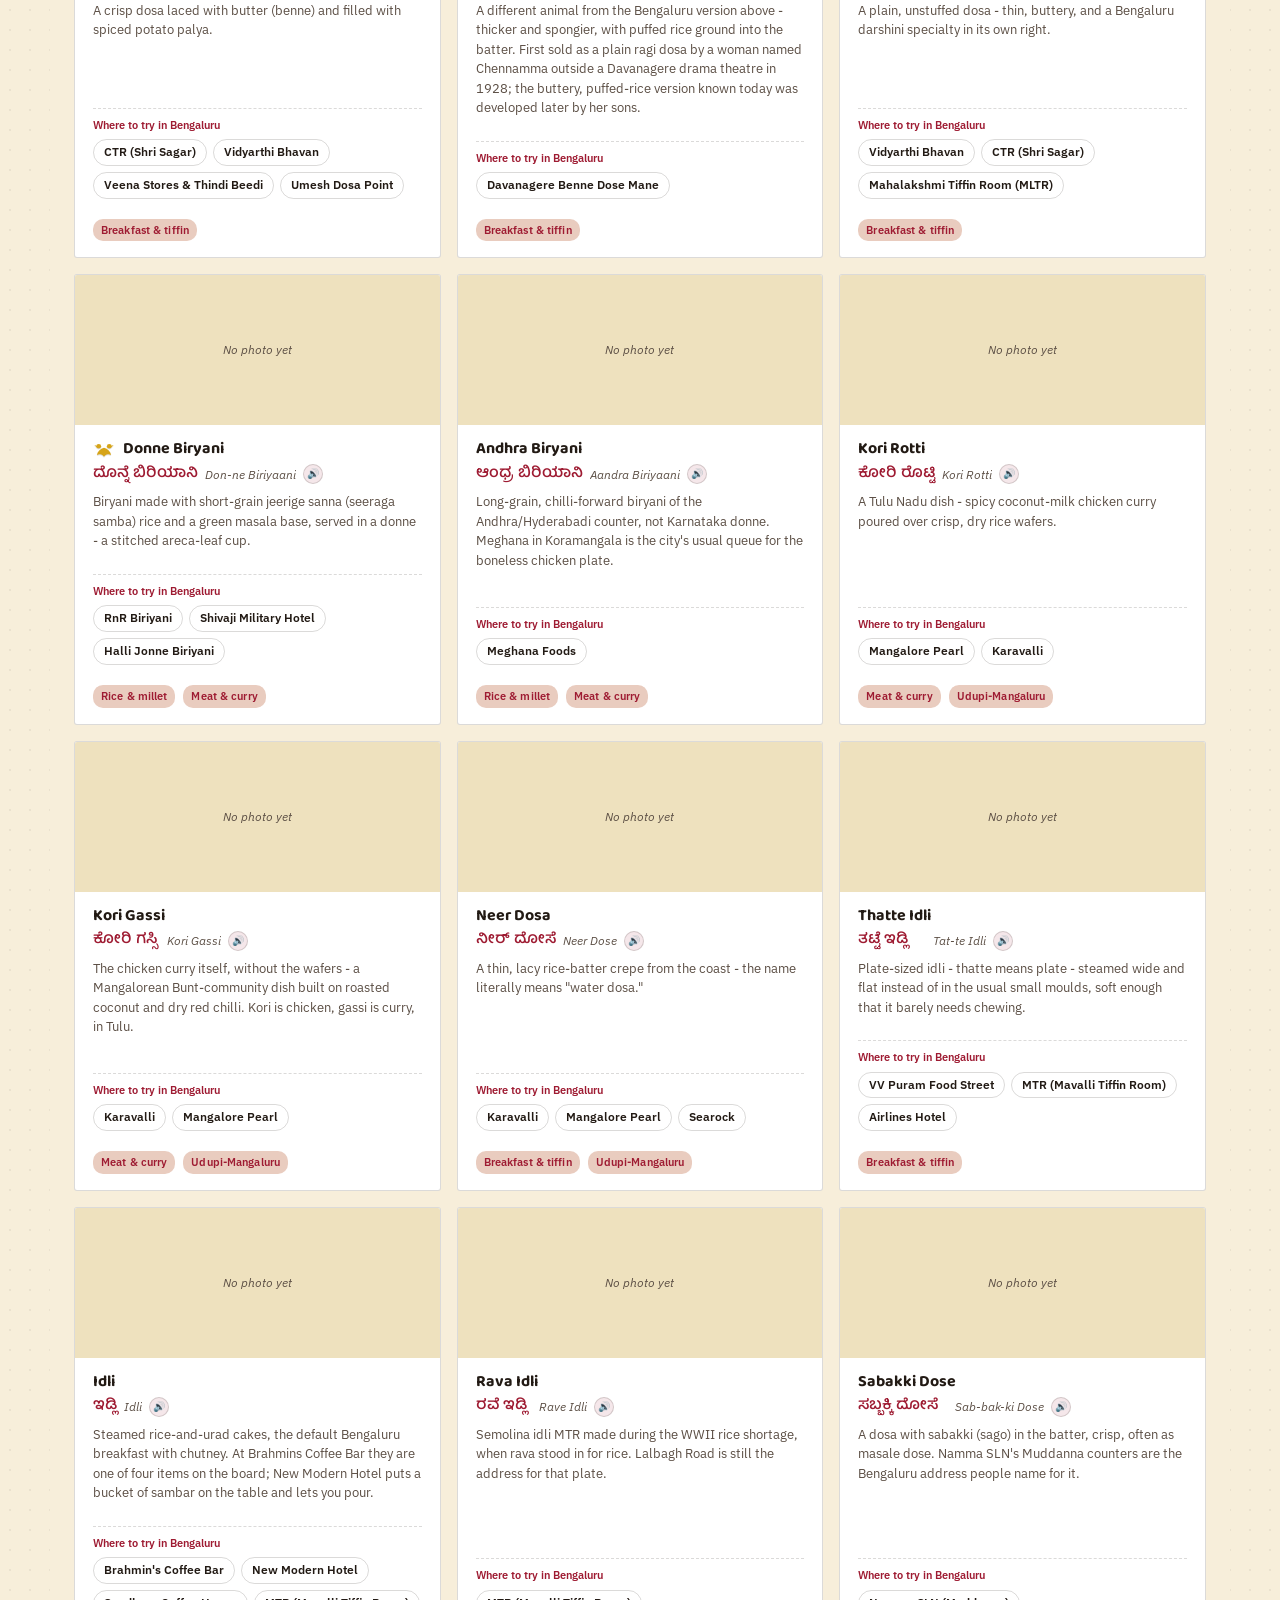
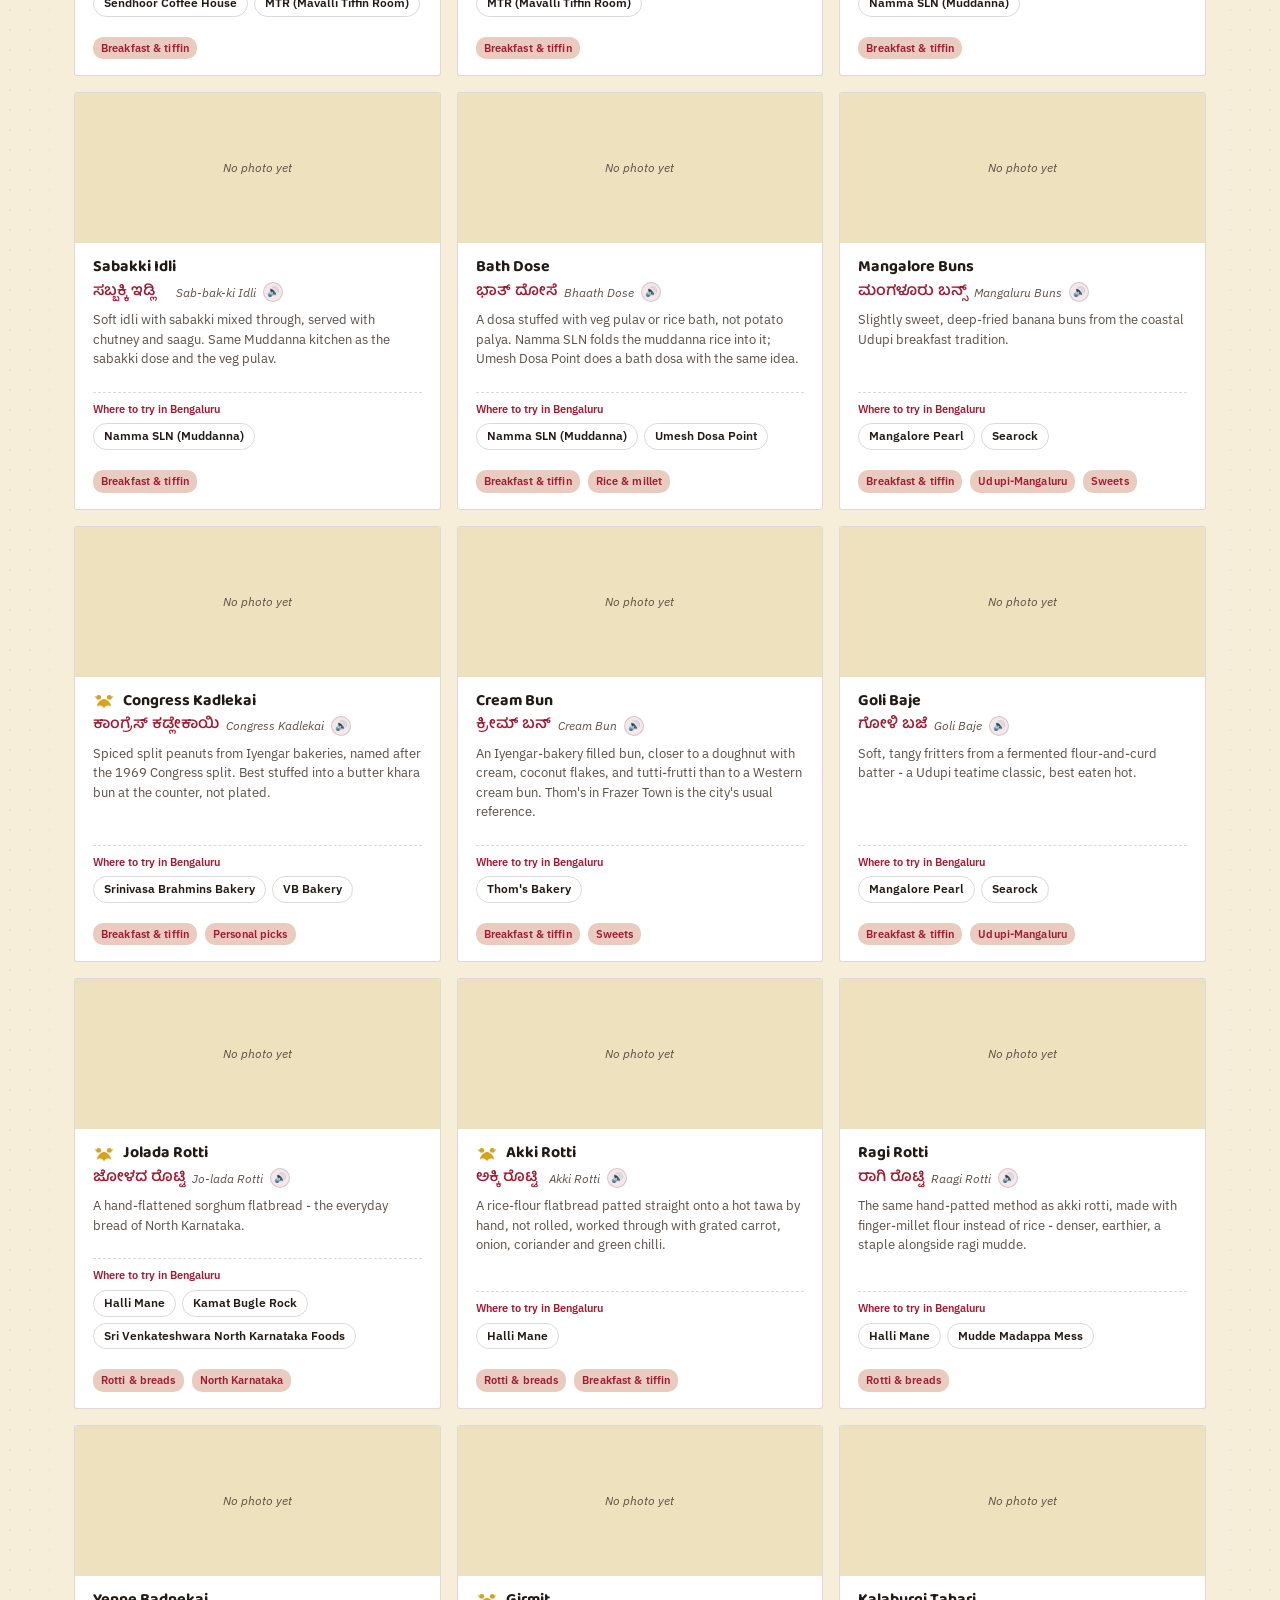
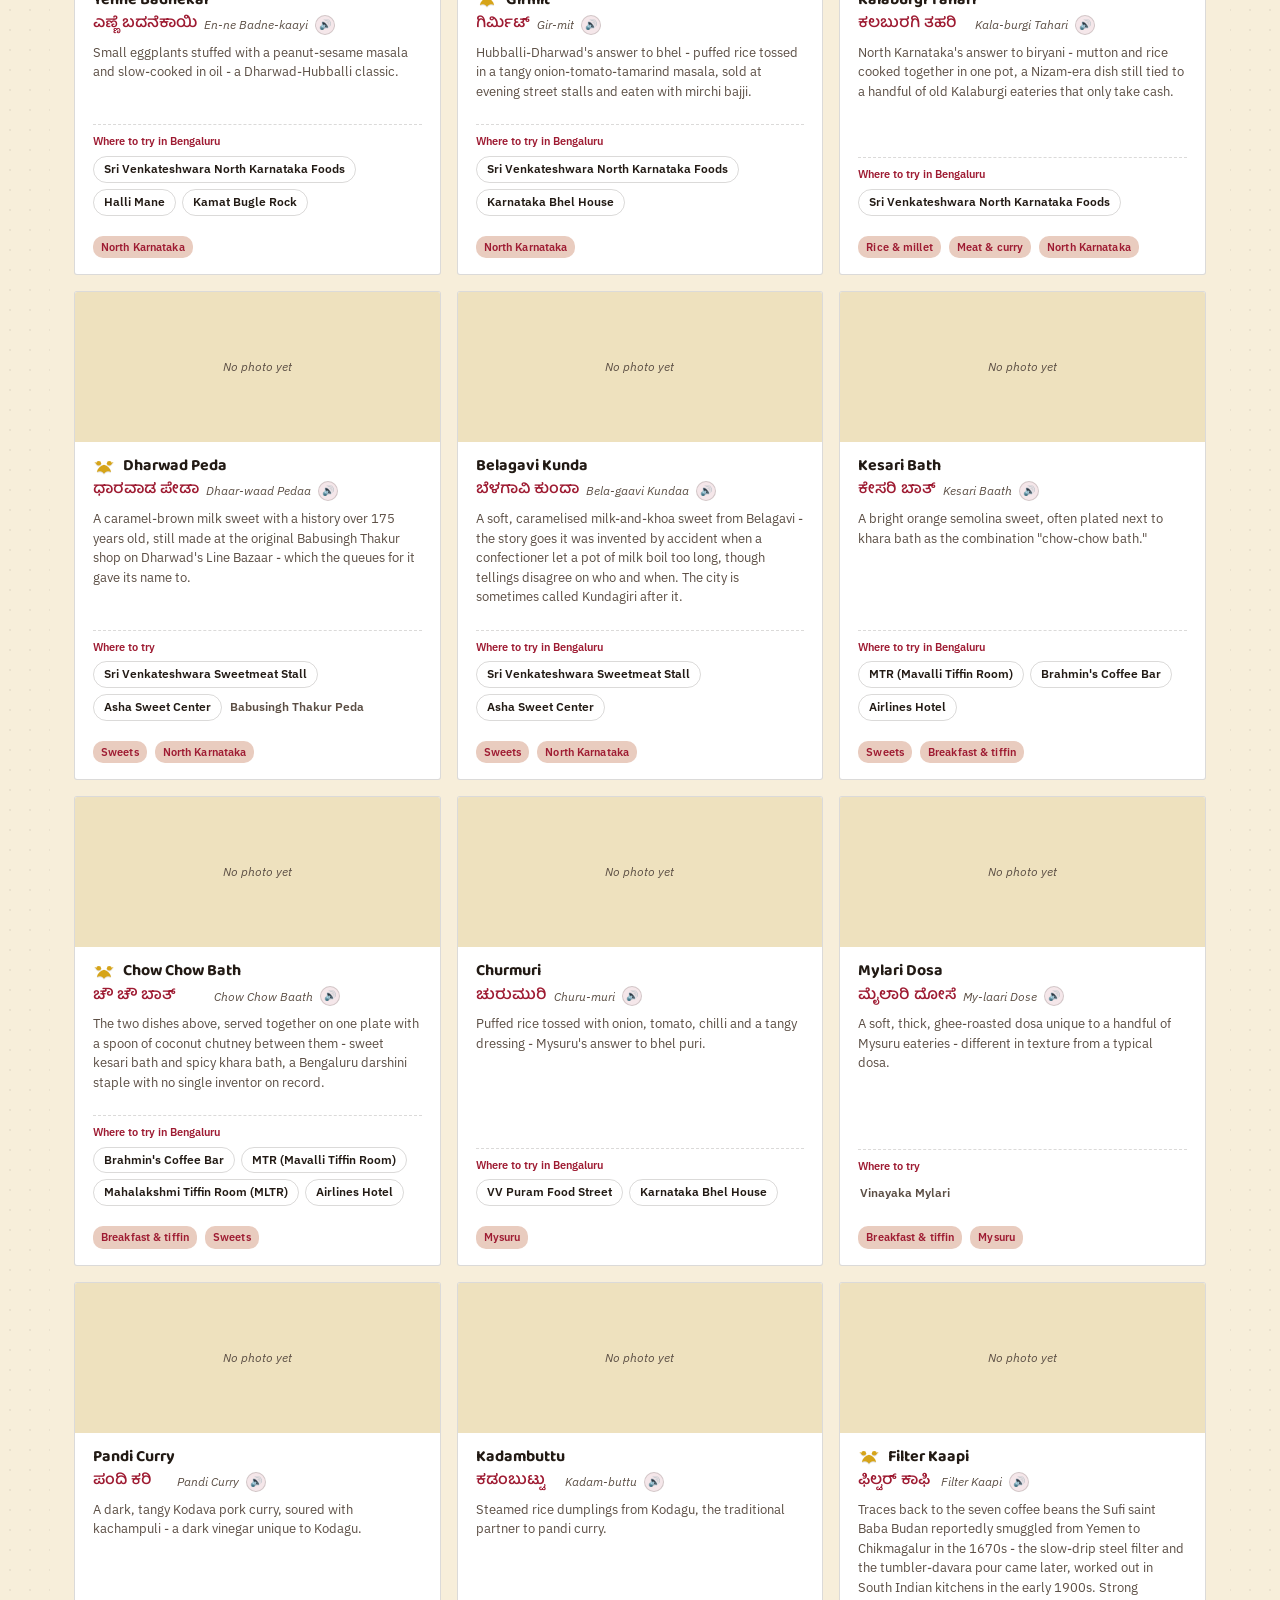
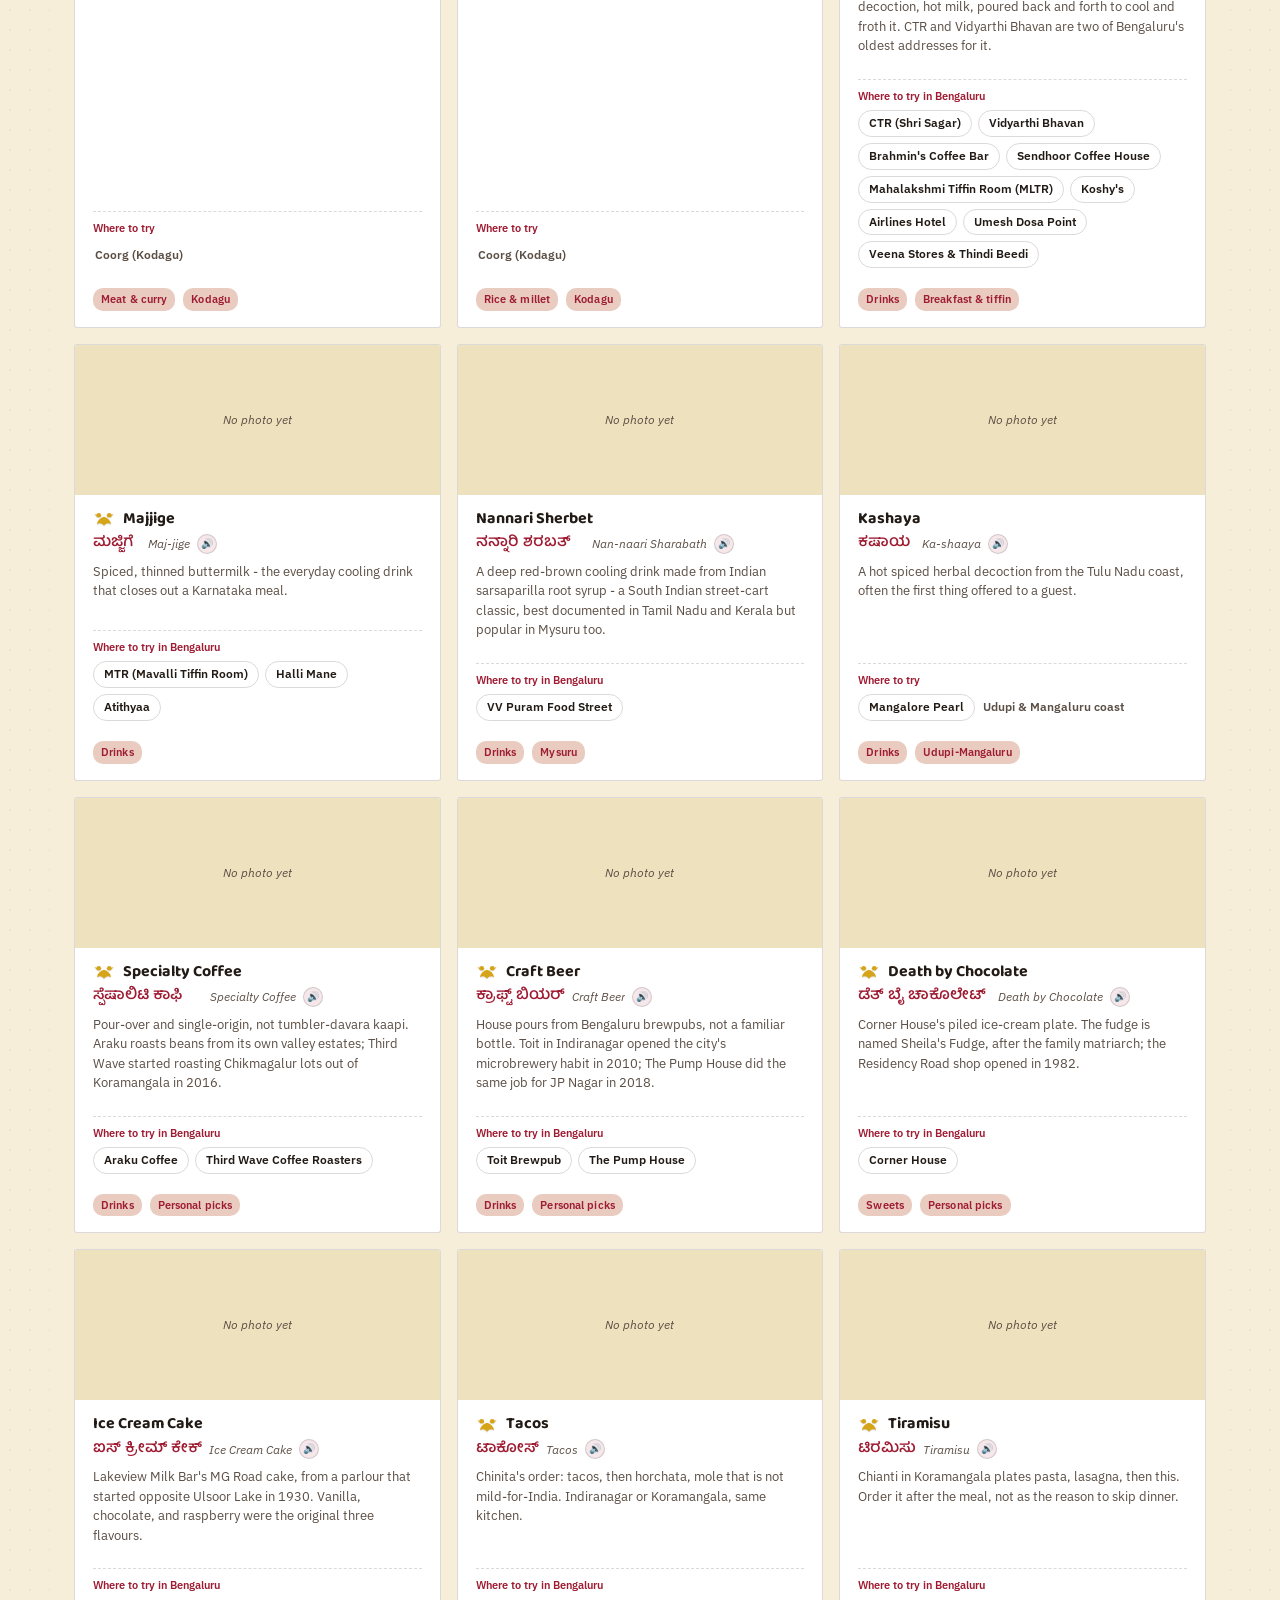
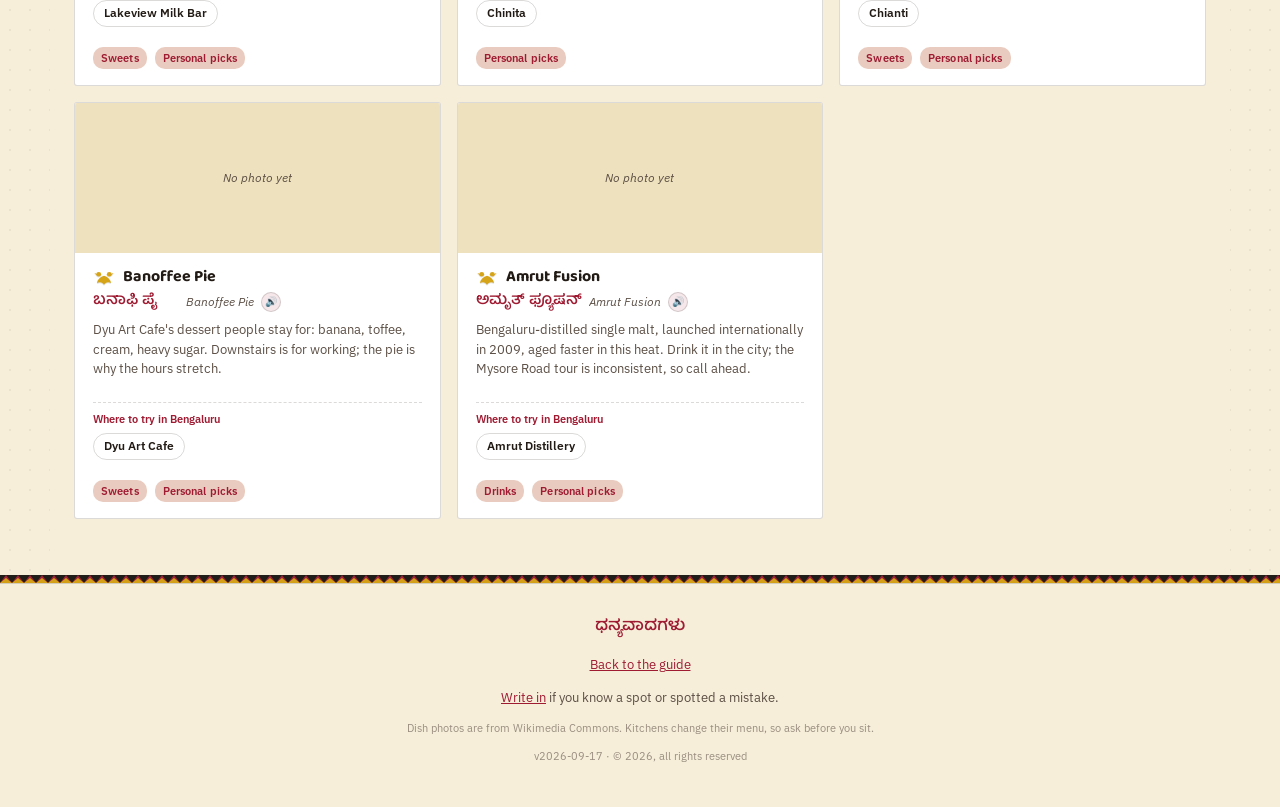
==== commit 09b7112c: "Put the voice switch in every section that has audio It only existed above the phrase cards, so a re" ====
--- a/docs/food.html
+++ b/docs/food.html
@@ -98,6 +98,7 @@
   </div>
   <div class="pill-row dish-controls" id="dishPills" role="group" aria-label="Filter dishes"></div>
   <p id="dishEmpty" hidden>No dishes in the notebook yet.</p>
+  <div class="voice-picker" hidden></div>
   <div class="dish-grid dish-grid-page" id="dishGrid"></div>
 </section>
 </main>
--- a/docs/css/layout.css
+++ b/docs/css/layout.css
@@ -700,7 +700,25 @@
   .region-pronounce{display:flex; align-items:baseline; gap:6px; margin-bottom:6px; position:relative; flex-wrap:wrap;}
   .region-kn{font-size:13px; color:var(--region-color, var(--gold-light));}
   .region-say{font-size:11px; color:color-mix(in srgb, var(--on-accent) 78%, transparent); font-style:italic;}
-  .region-card .speak-btn-sm{
+  .region-card .voice-picker{
+  display:flex; align-items:center; flex-wrap:wrap; gap:8px;
+  margin:0 0 18px; font-size:13px;
+}
+.voice-label{color:var(--ink-soft); letter-spacing:0.04em; text-transform:uppercase; font-size:11px;}
+.voice-choice{
+  background:transparent; border:1px solid var(--line); color:var(--maroon);
+  border-radius:999px; padding:5px 13px; font:inherit; font-size:13px; cursor:pointer;
+}
+.voice-choice:hover{background:color-mix(in srgb, var(--maroon) 10%, transparent);}
+.voice-choice[aria-pressed="true"]{
+  background:color-mix(in srgb, var(--maroon) 16%, transparent);
+  border-color:var(--maroon); font-weight:600;
+}
+/* Hidden until kannada-voice.js confirms there is a second voice. */
+.speak-alt{display:none; font-size:12px;}
+body.has-voice-choice .speak-alt{display:inline-flex;}
+.p-kn-row .speak-alt{margin-left:6px;}
+.speak-btn-sm{
     color:var(--on-accent); border-color:color-mix(in srgb, var(--on-accent) 35%, transparent);
     background:color-mix(in srgb, var(--on-accent) 12%, transparent);
   }
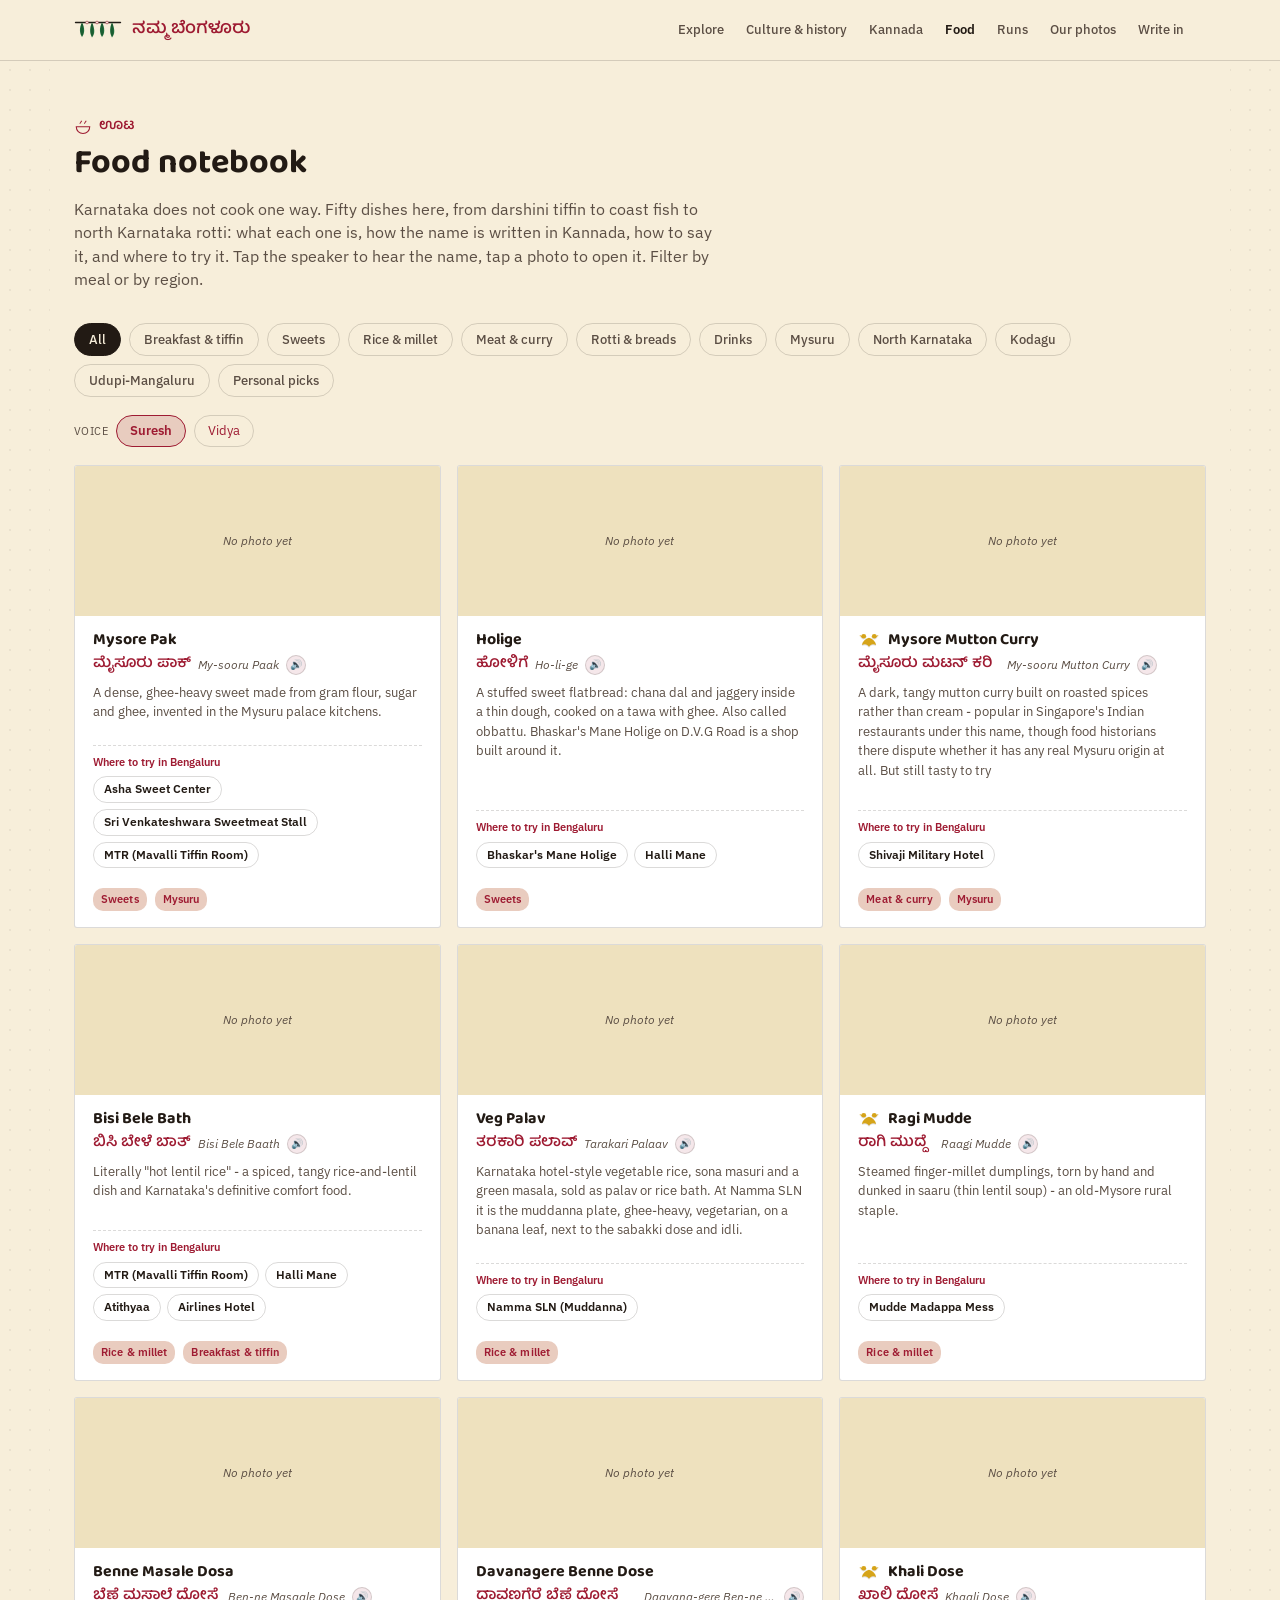
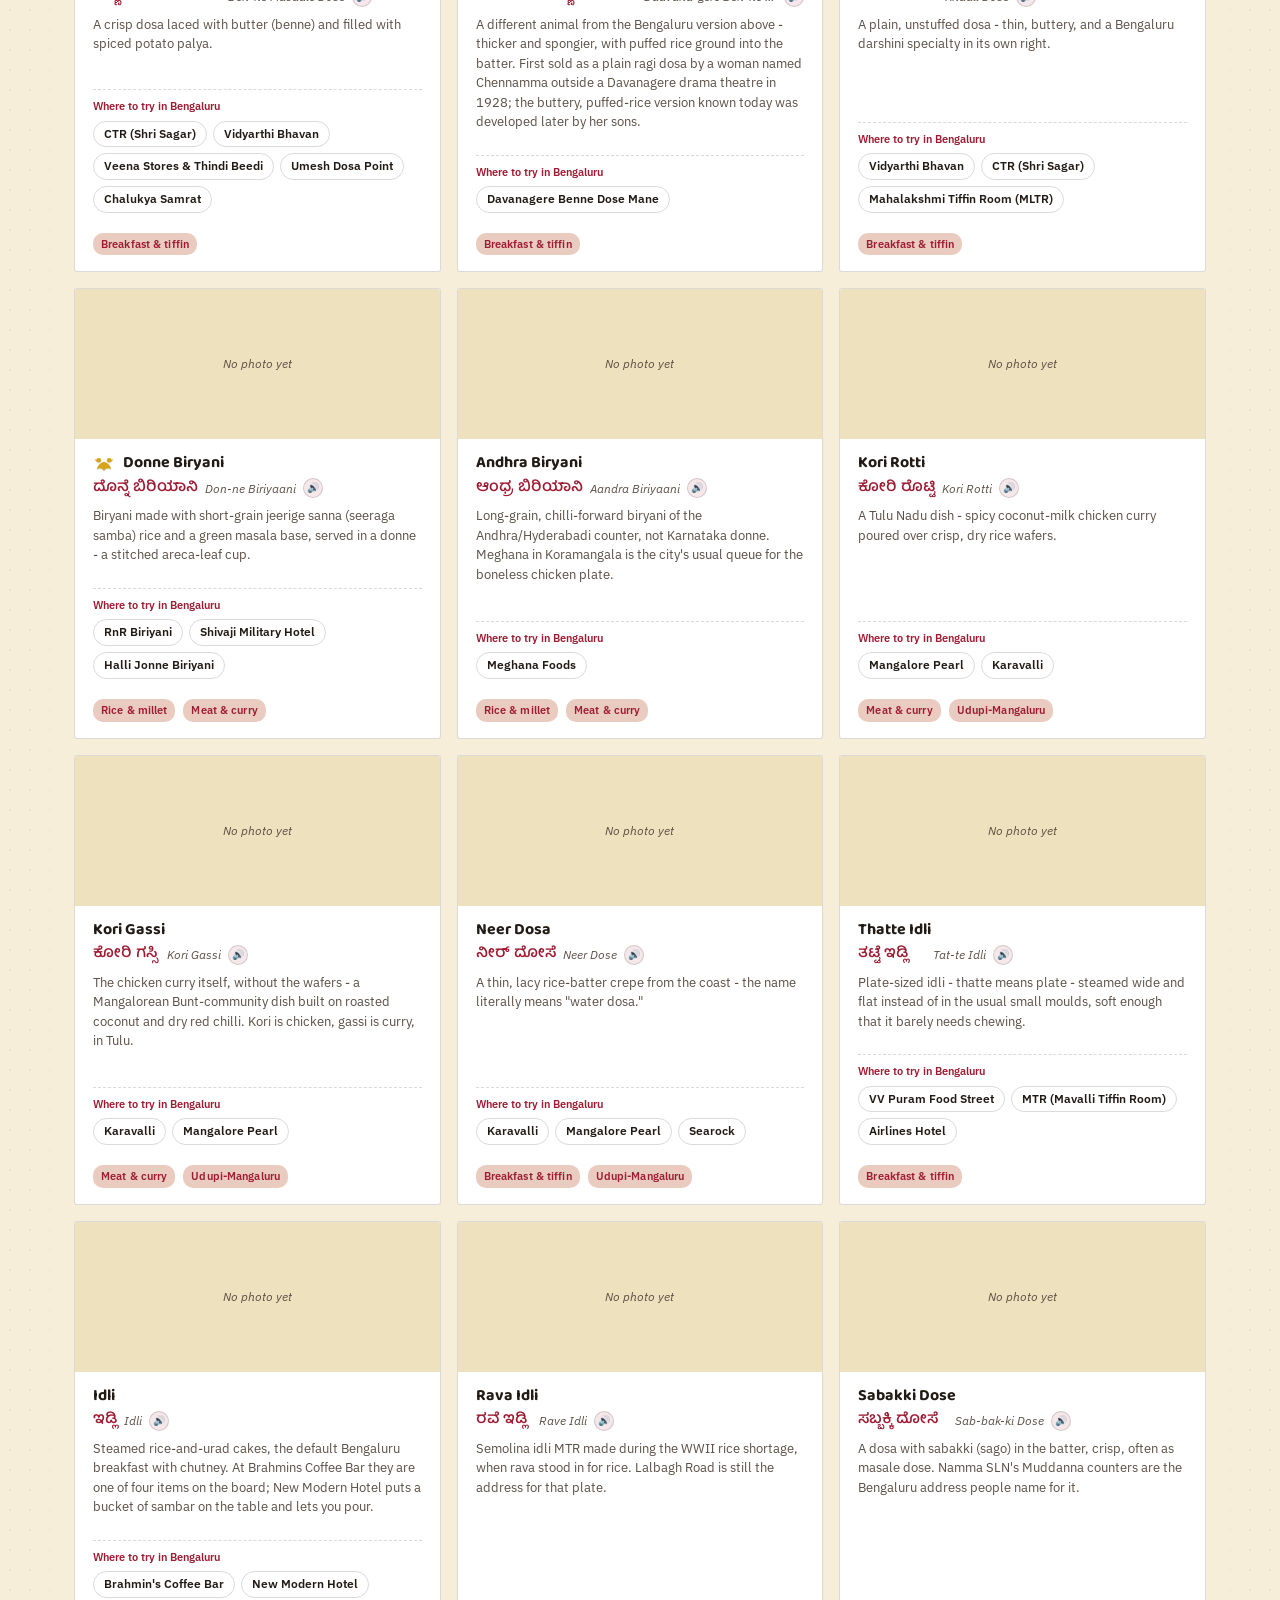
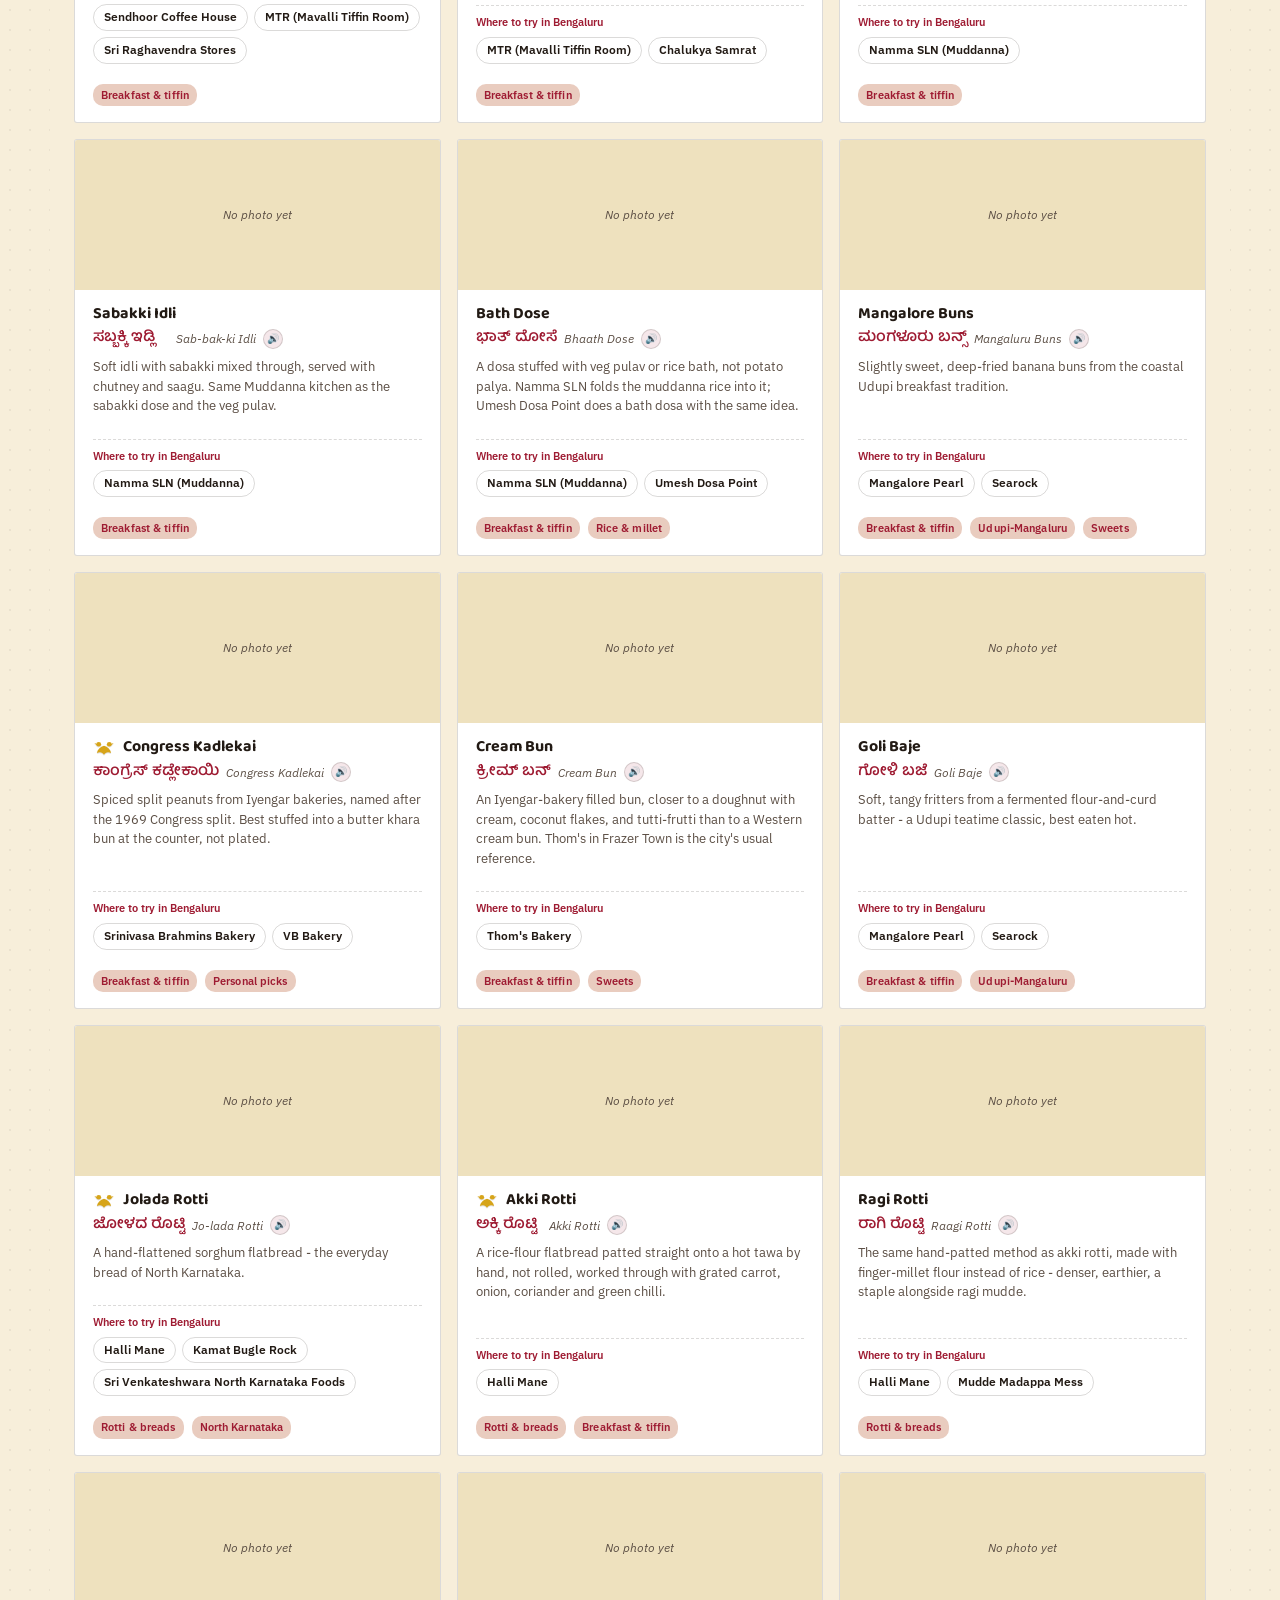
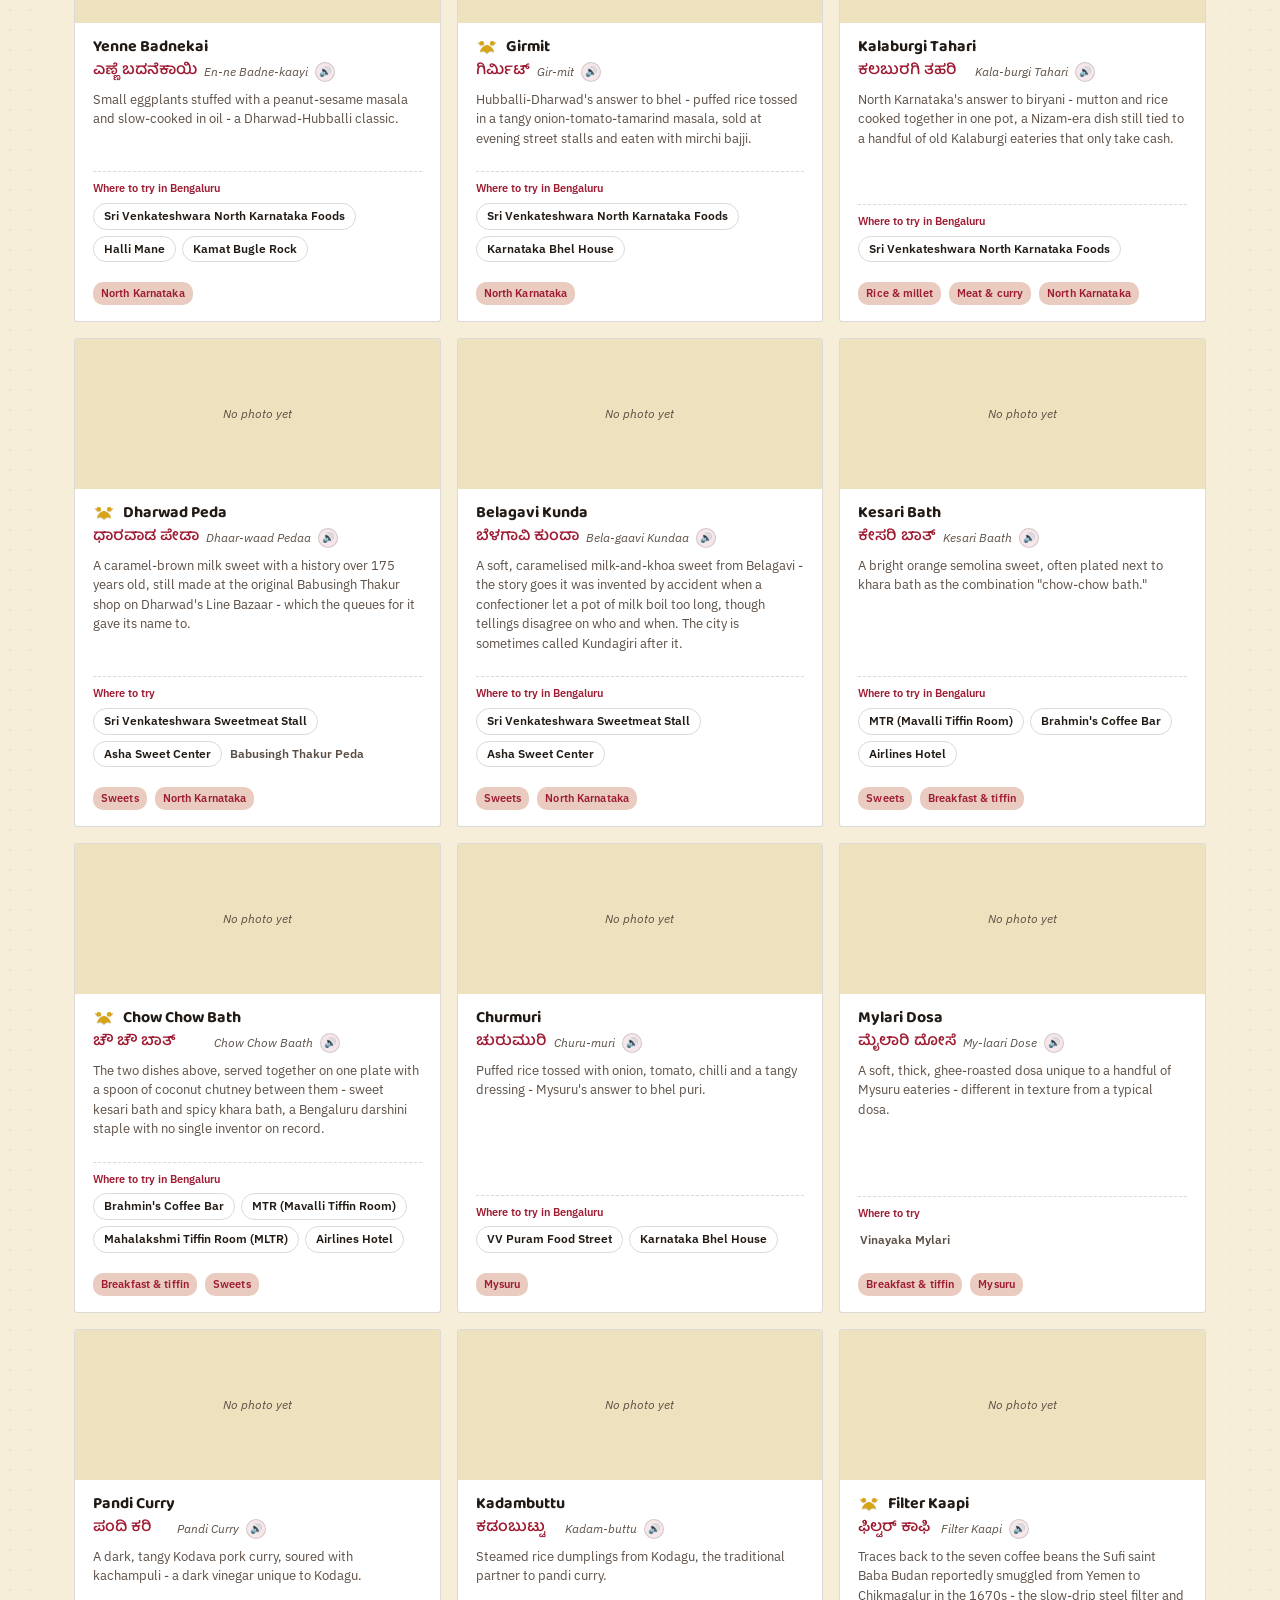
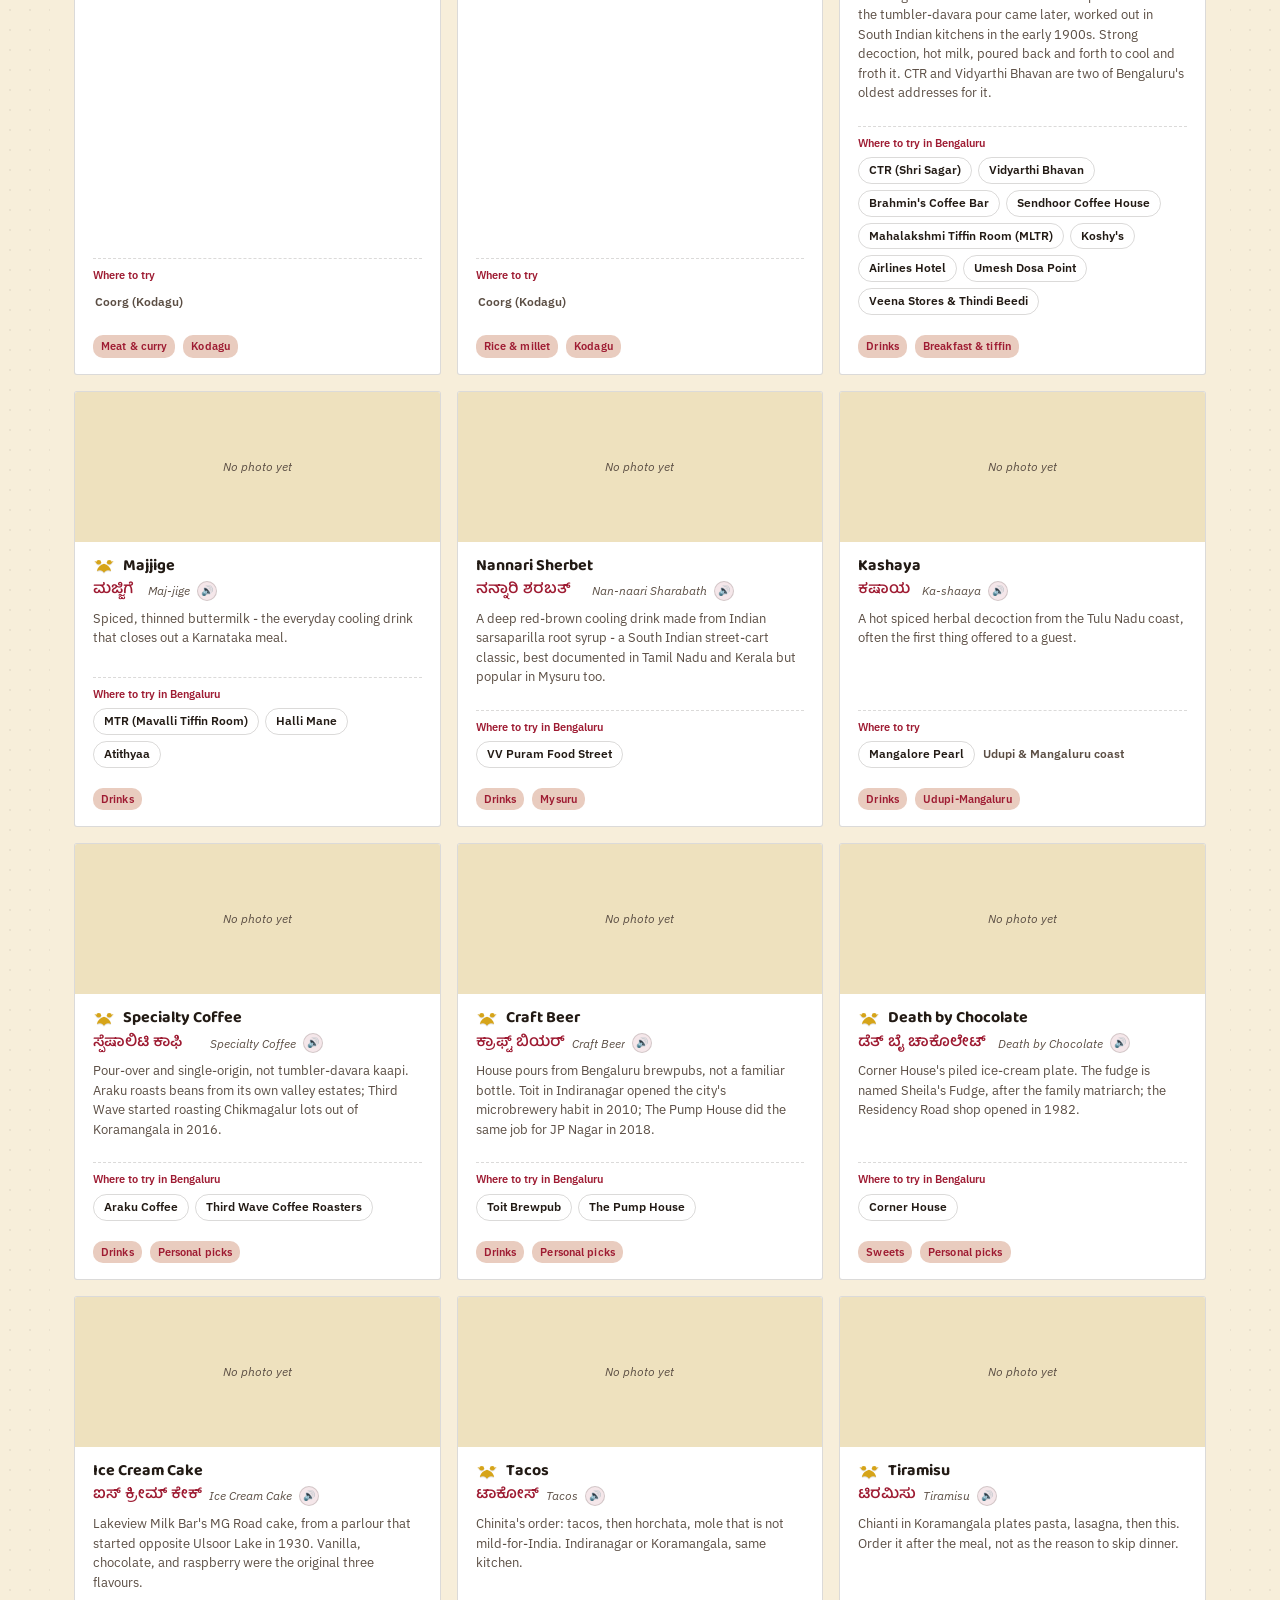
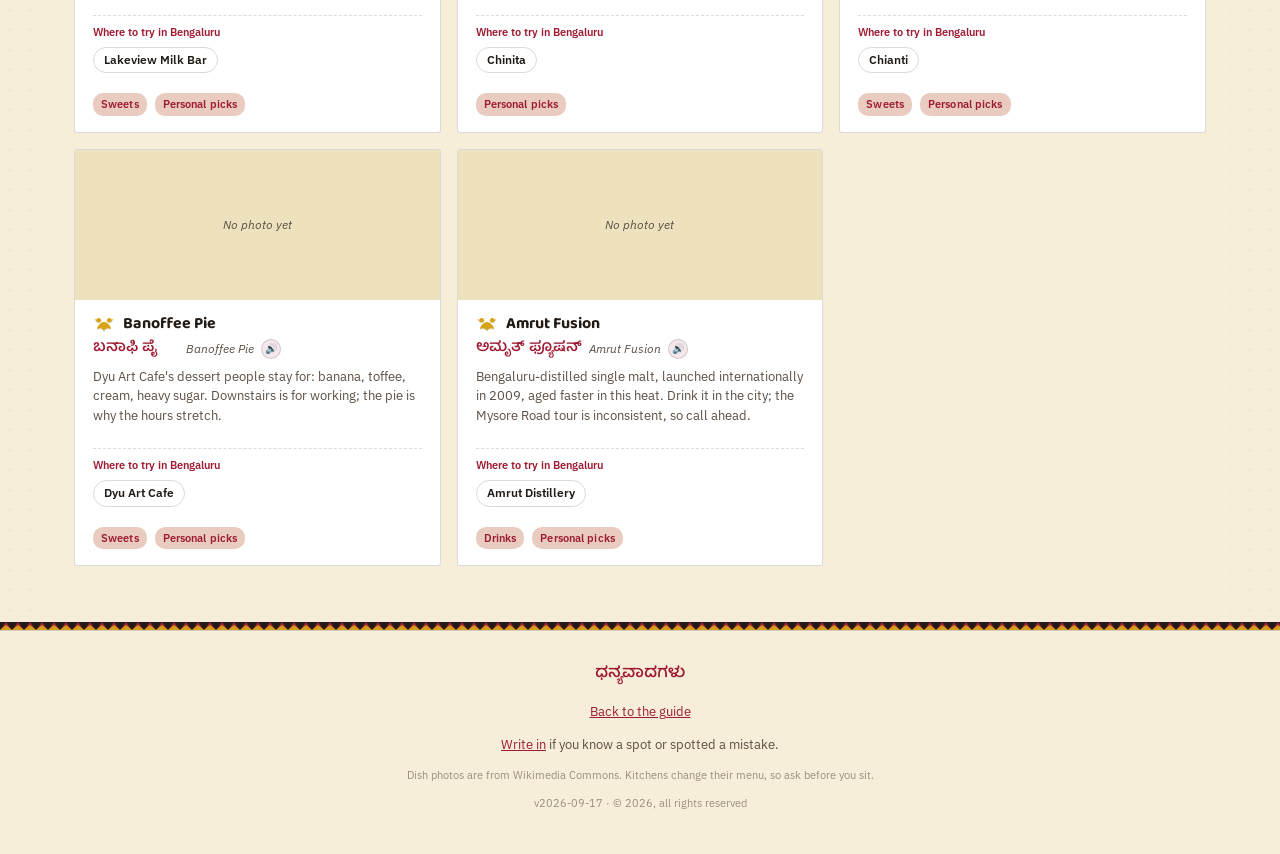
==== commit 648d219c: "Add contributor credit lines to cards This change adds contributor attribution to dataset entries us" ====
--- a/docs/food.html
+++ b/docs/food.html
@@ -28,7 +28,7 @@
 <link rel="preconnect" href="https://fonts.gstatic.com" crossorigin>
 <link href="https://fonts.googleapis.com/css2?family=Baloo+2:wght@500;600;700;800&family=Baloo+Tamma+2:wght@500;600;700;800&family=IBM+Plex+Sans:ital,wght@0,400;0,500;0,600;1,400&family=IBM+Plex+Mono:wght@400;500&display=swap" rel="stylesheet">
 <link rel="stylesheet" href="css/tokens.css?v=20260917a">
-<link rel="stylesheet" href="css/layout.css?v=20260917b">
+<link rel="stylesheet" href="css/layout.css?v=20260917c">
 <link rel="stylesheet" href="css/stage.css?v=20260916m">
 <script type="application/ld+json">
 {
@@ -117,8 +117,8 @@
   <img id="lightboxImg" src="" alt="" onclick="event.stopPropagation()">
 </div>
 
-<script src="js/gallery.js?v=20260917b"></script>
-<script src="js/food.js?v=20260917b"></script>
+<script src="js/gallery.js?v=20260917c"></script>
+<script src="js/food.js?v=20260917c"></script>
 <script type="module" src="kannada-voice.js"></script>
 <script data-goatcounter="https://thisblrnammablr.goatcounter.com/count"
         async src="//gc.zgo.at/count.js"></script>
--- a/docs/css/layout.css
+++ b/docs/css/layout.css
@@ -466,6 +466,13 @@
     font-size:13.5px; line-height:1.45; color:var(--ink);
   }
   .personal-note .try-label{display:block; margin-bottom:2px;}
+  /* Only on entries someone else sent in. Aravind's own stay unsigned. */
+  .added-by{
+    margin:12px 0 0; font-size:11.5px; color:var(--ink-soft);
+    letter-spacing:0.02em;
+  }
+  .added-by a{color:var(--maroon); text-decoration:none; border-bottom:1px solid color-mix(in srgb, var(--maroon) 35%, transparent);}
+  .added-by a:hover{border-bottom-color:var(--maroon);}
   .field-anchors{
     display:grid; grid-template-columns:repeat(auto-fit,minmax(120px,1fr)); gap:6px;
     margin:12px 0 0;
@@ -700,25 +707,7 @@
   .region-pronounce{display:flex; align-items:baseline; gap:6px; margin-bottom:6px; position:relative; flex-wrap:wrap;}
   .region-kn{font-size:13px; color:var(--region-color, var(--gold-light));}
   .region-say{font-size:11px; color:color-mix(in srgb, var(--on-accent) 78%, transparent); font-style:italic;}
-  .region-card .voice-picker{
-  display:flex; align-items:center; flex-wrap:wrap; gap:8px;
-  margin:0 0 18px; font-size:13px;
-}
-.voice-label{color:var(--ink-soft); letter-spacing:0.04em; text-transform:uppercase; font-size:11px;}
-.voice-choice{
-  background:transparent; border:1px solid var(--line); color:var(--maroon);
-  border-radius:999px; padding:5px 13px; font:inherit; font-size:13px; cursor:pointer;
-}
-.voice-choice:hover{background:color-mix(in srgb, var(--maroon) 10%, transparent);}
-.voice-choice[aria-pressed="true"]{
-  background:color-mix(in srgb, var(--maroon) 16%, transparent);
-  border-color:var(--maroon); font-weight:600;
-}
-/* Hidden until kannada-voice.js confirms there is a second voice. */
-.speak-alt{display:none; font-size:12px;}
-body.has-voice-choice .speak-alt{display:inline-flex;}
-.p-kn-row .speak-alt{margin-left:6px;}
-.speak-btn-sm{
+  .region-card .speak-btn-sm{
     color:var(--on-accent); border-color:color-mix(in srgb, var(--on-accent) 35%, transparent);
     background:color-mix(in srgb, var(--on-accent) 12%, transparent);
   }
@@ -996,6 +985,24 @@
     border-radius:50%; display:inline-flex; align-items:center; justify-content:center;
   }
   .speak-btn-sm:hover{background:color-mix(in srgb, var(--maroon) 18%, transparent);}
+  .voice-picker{
+    display:flex; align-items:center; flex-wrap:wrap; gap:8px;
+    margin:0 0 18px; font-size:13px;
+  }
+  .voice-label{color:var(--ink-soft); letter-spacing:0.04em; text-transform:uppercase; font-size:11px;}
+  .voice-choice{
+    background:transparent; border:1px solid var(--line); color:var(--maroon);
+    border-radius:999px; padding:5px 13px; font:inherit; font-size:13px; cursor:pointer;
+  }
+  .voice-choice:hover{background:color-mix(in srgb, var(--maroon) 10%, transparent);}
+  .voice-choice[aria-pressed="true"]{
+    background:color-mix(in srgb, var(--maroon) 16%, transparent);
+    border-color:var(--maroon); font-weight:600;
+  }
+  /* Hidden until kannada-voice.js confirms there is a second voice. */
+  .speak-alt{display:none; font-size:12px;}
+  body.has-voice-choice .speak-alt{display:inline-flex;}
+  .p-kn-row .speak-alt{margin-left:6px;}
   .footer-preethi{display:inline-flex; align-items:center; gap:5px; vertical-align:middle;}
   .phrase-card .p-translit{font-size:13px; font-style:italic; color:var(--ink-soft); margin-top:2px;}
   .p-say{font-size:11.5px; color:var(--maroon); margin-top:3px; letter-spacing:0.02em;}
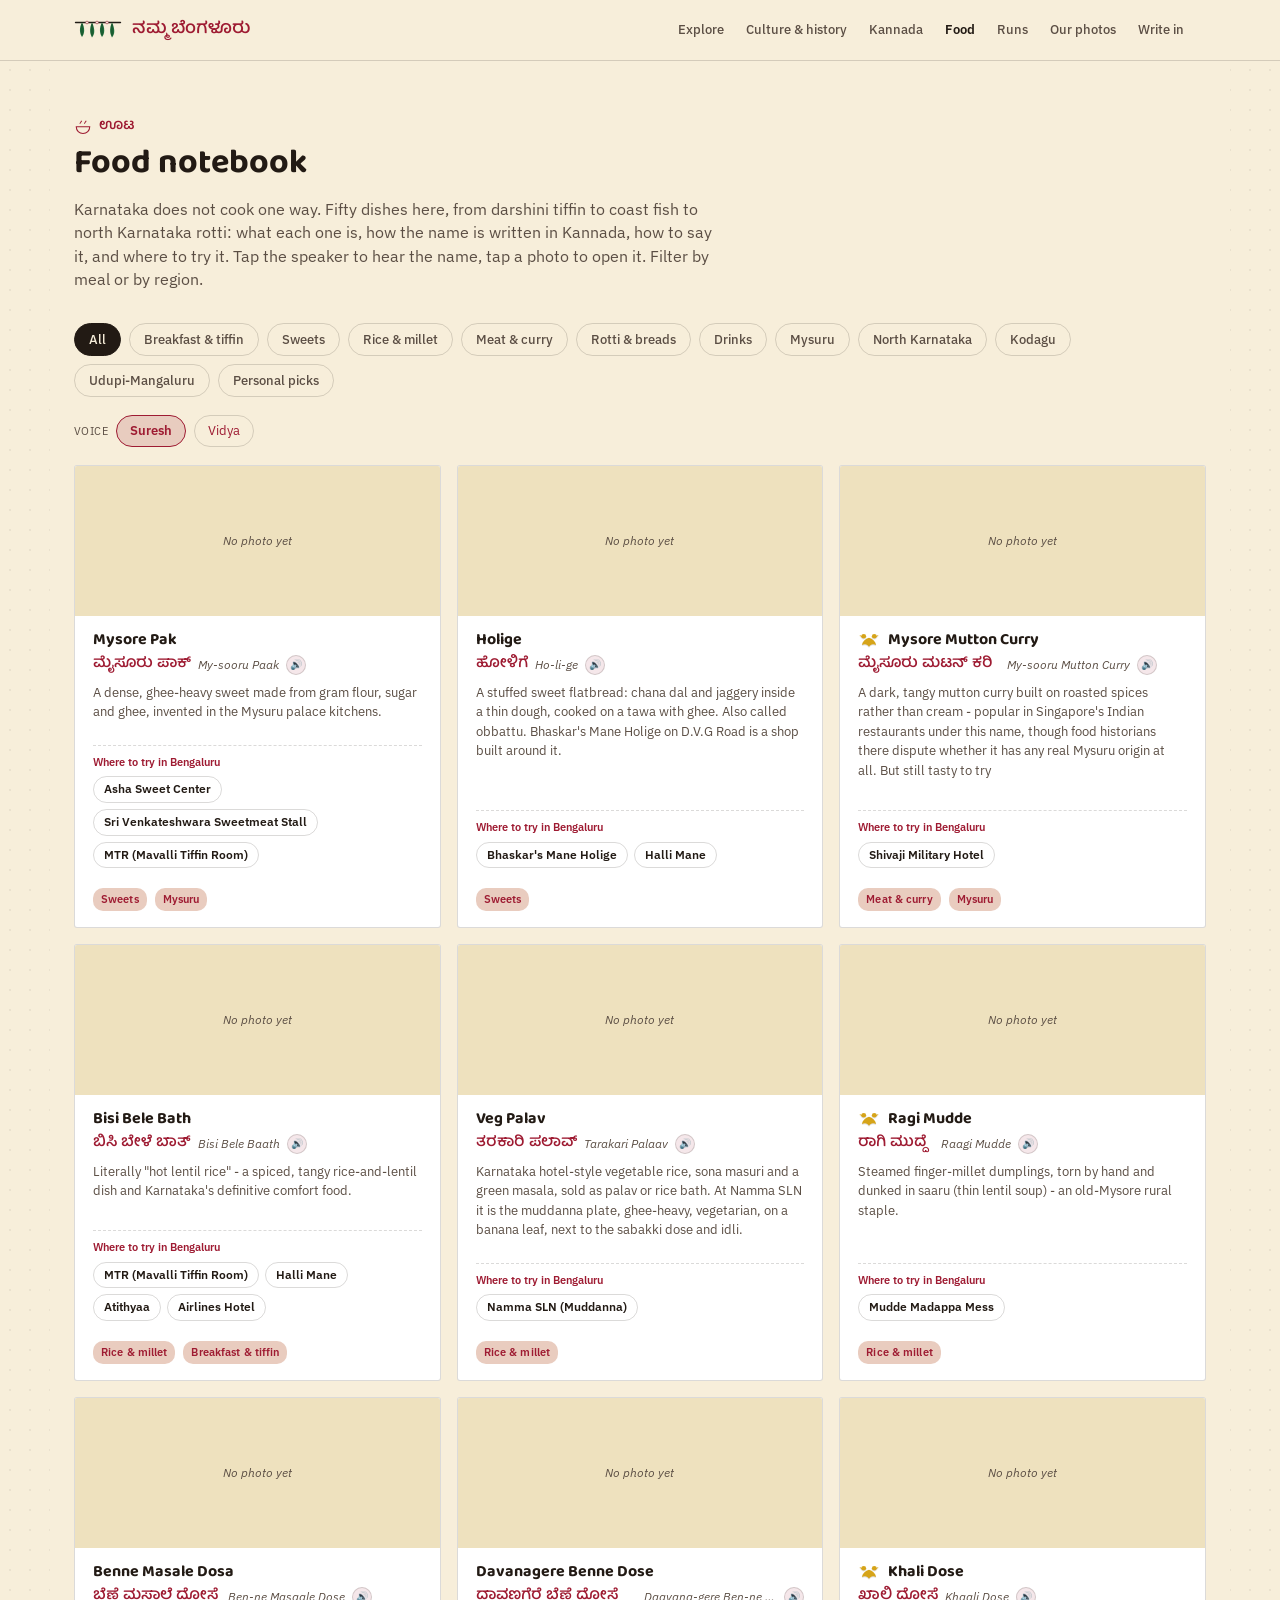
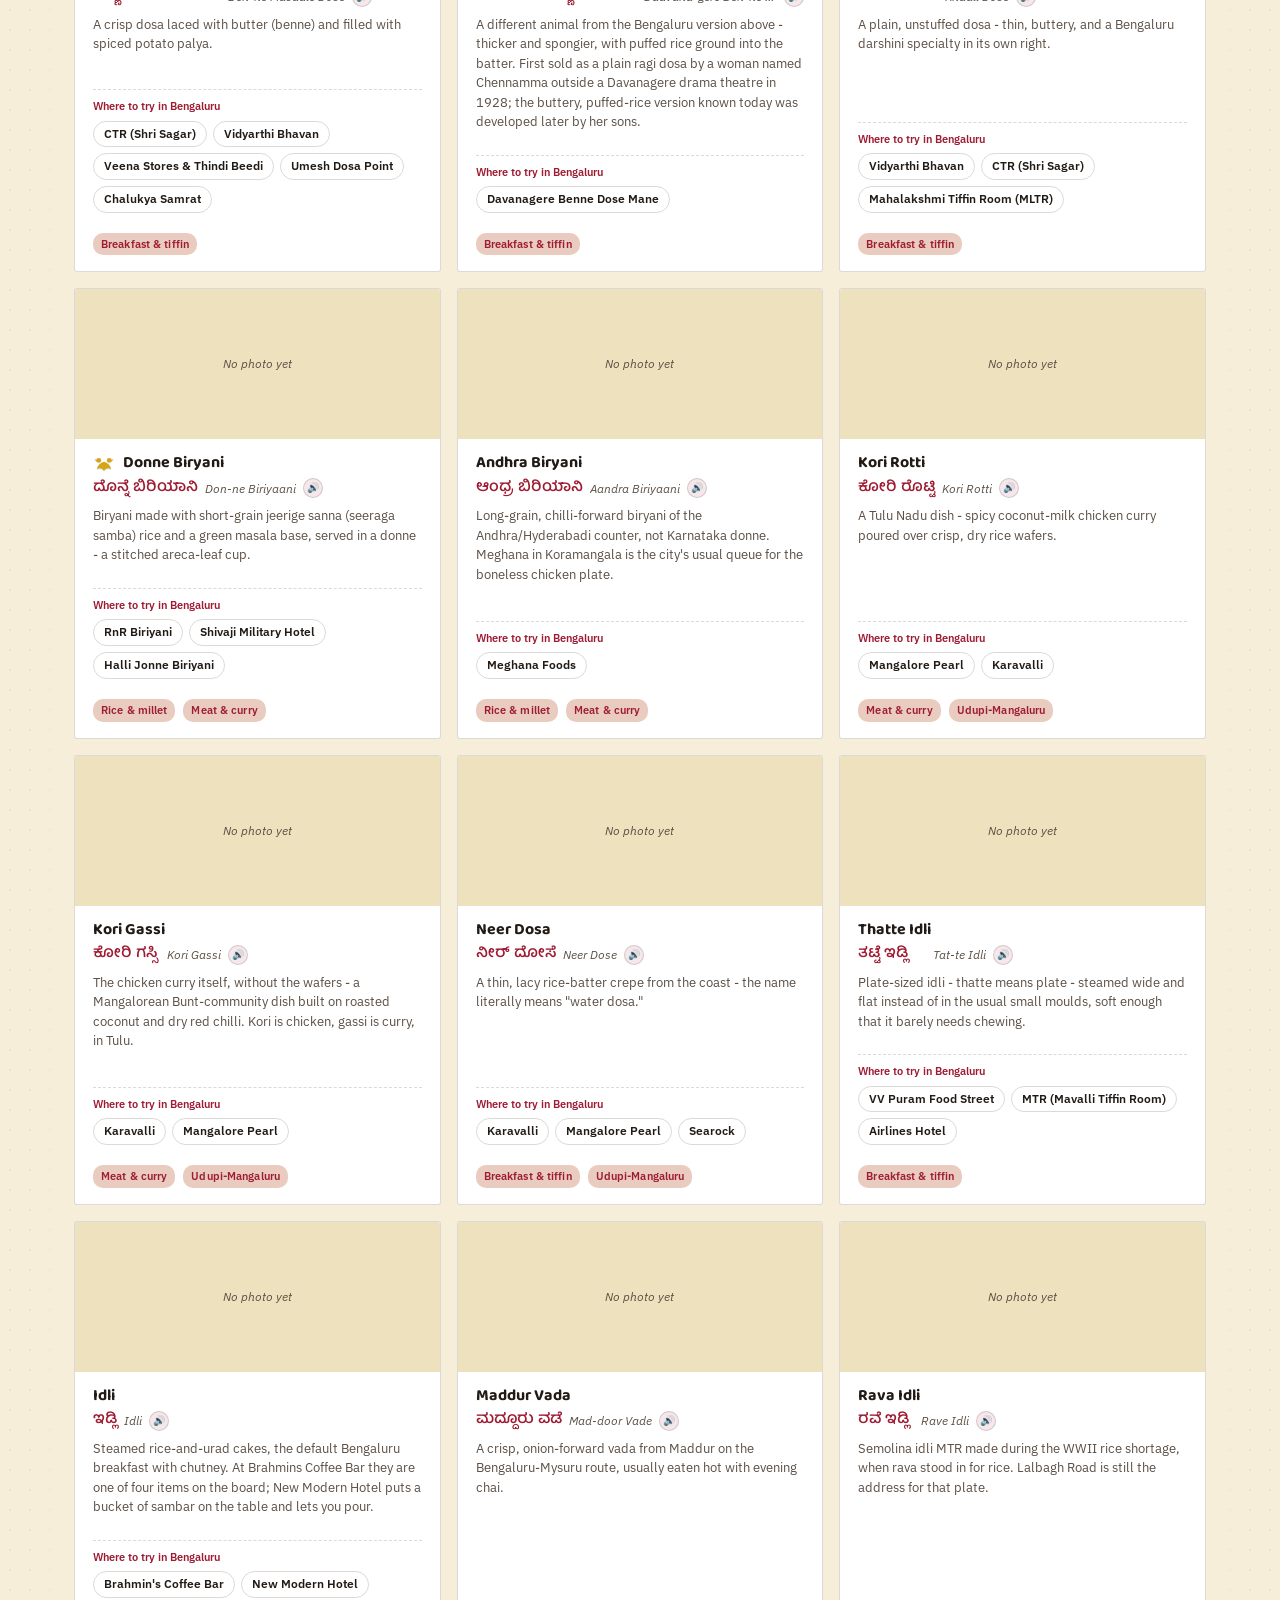
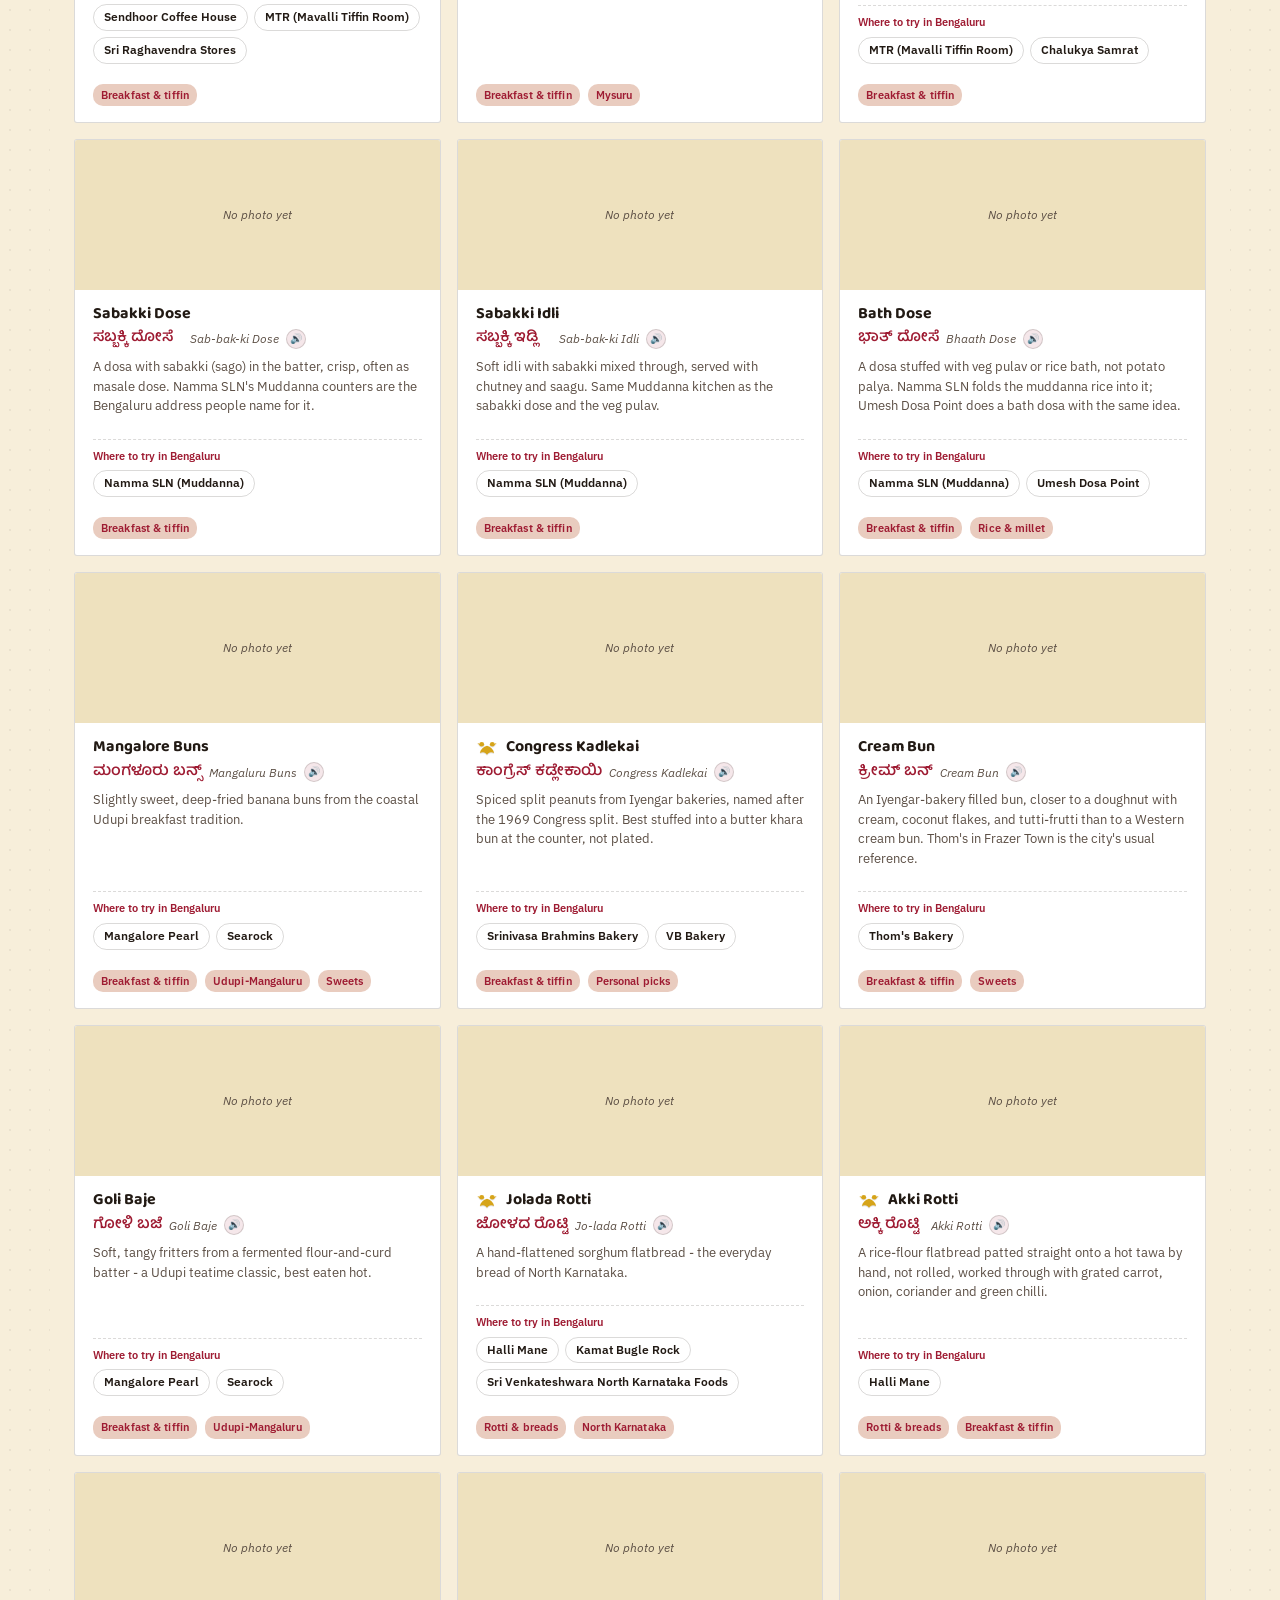
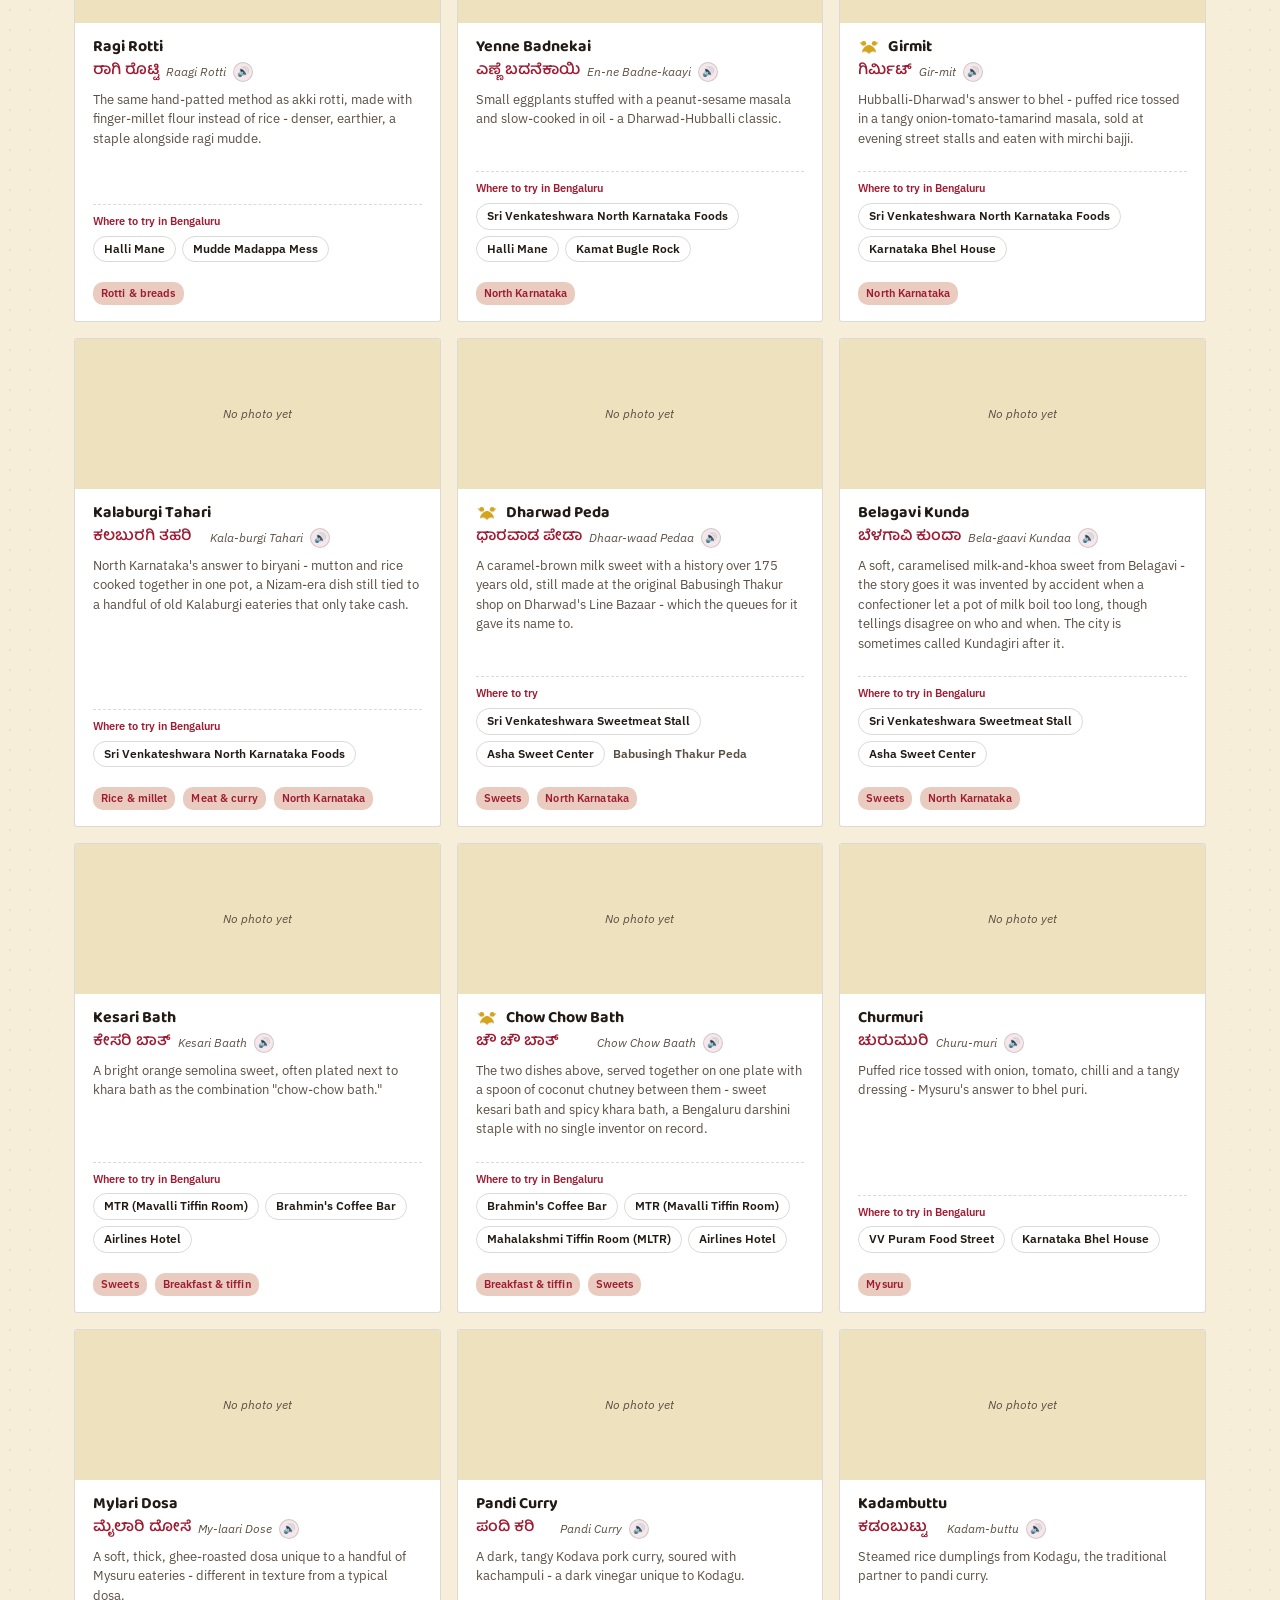
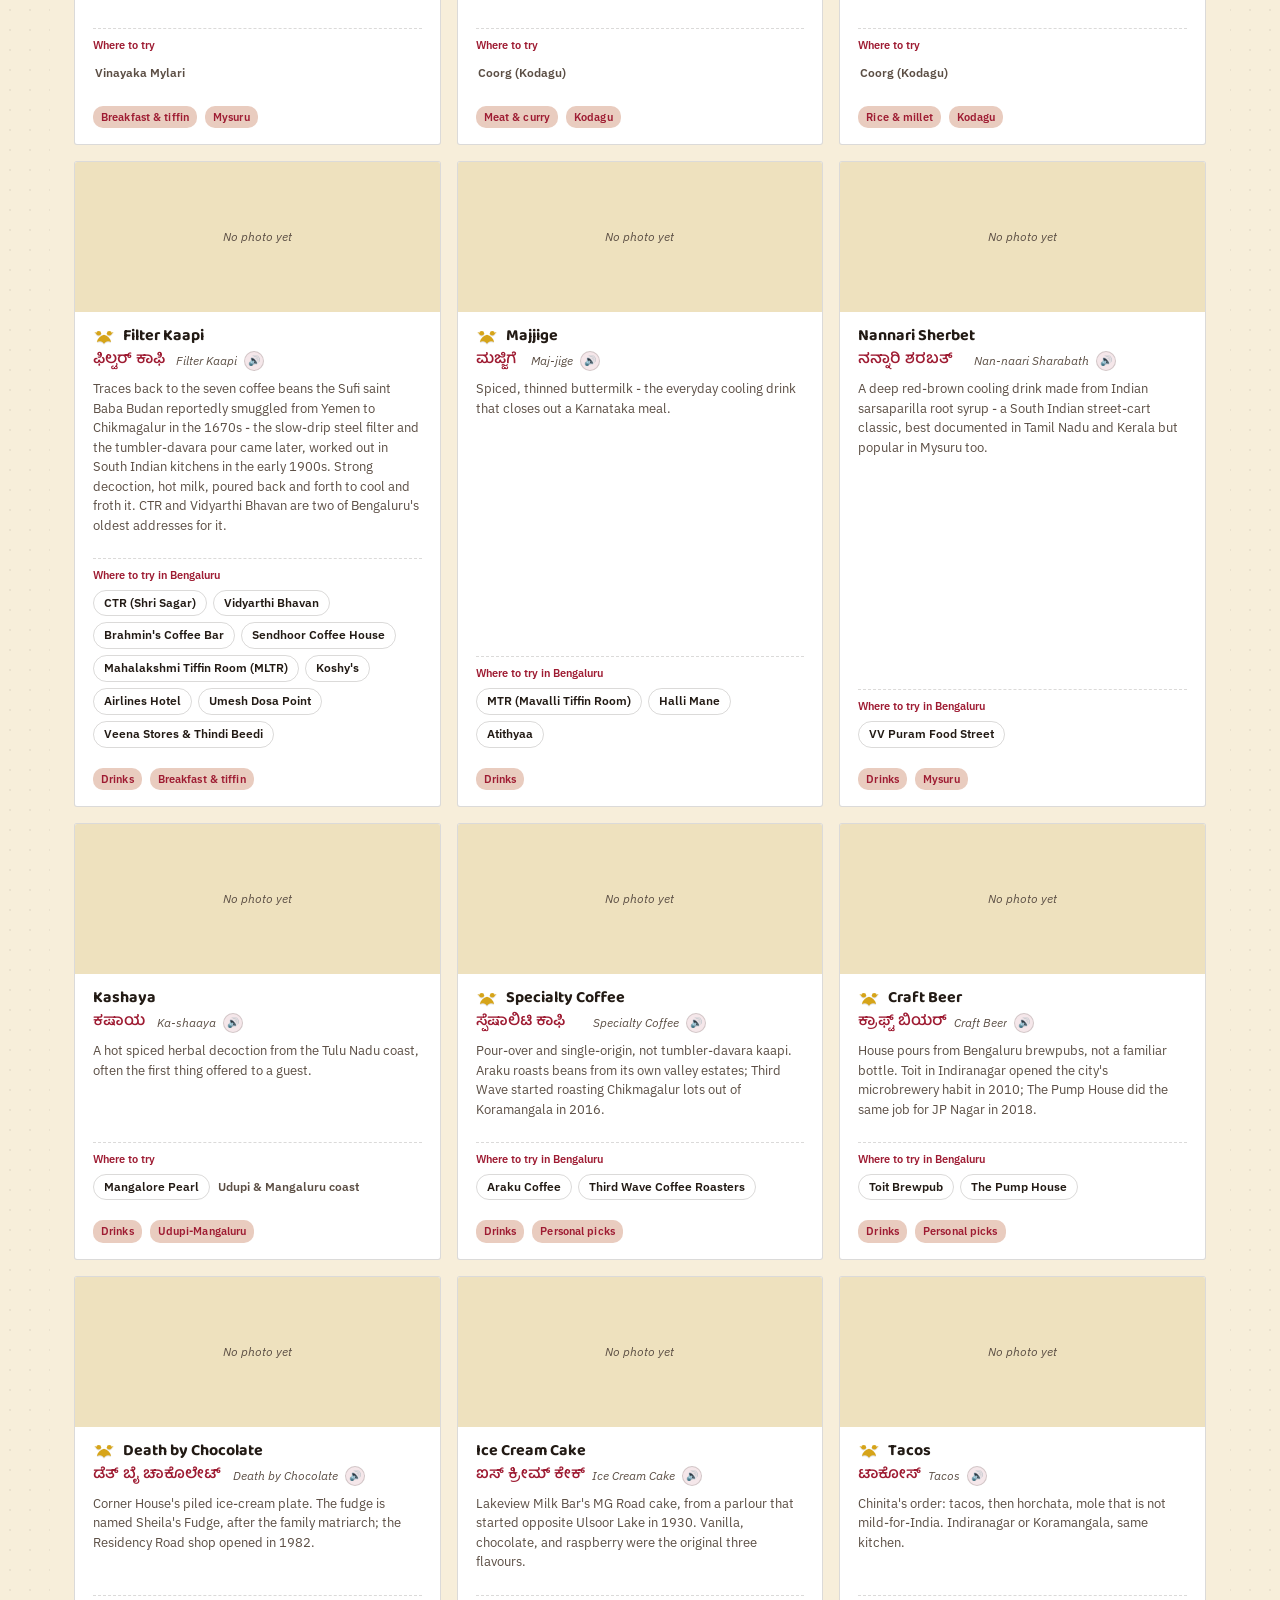
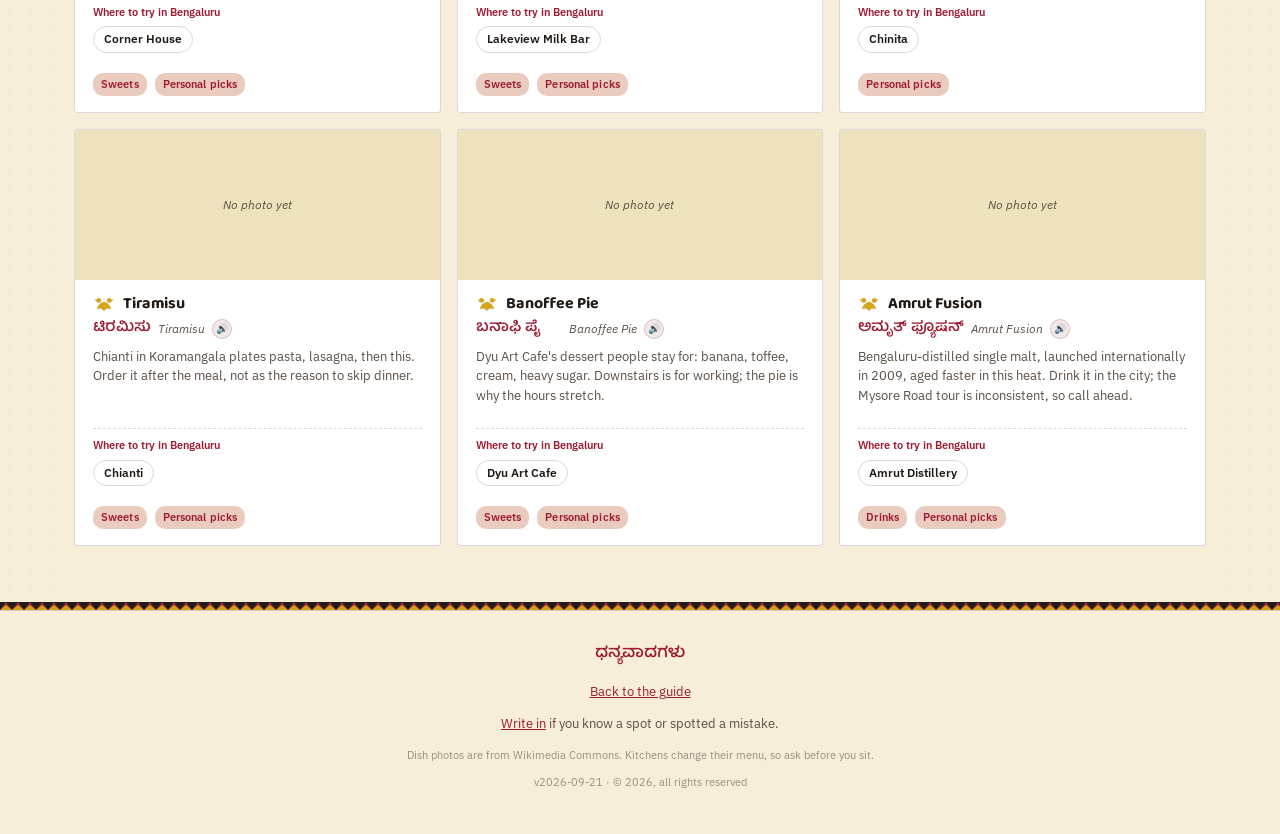
==== commit c5f2baa9: "Bump site footer version to v2026-09-21 Co-authored-by: aravindbaskaran <866903+aravindbaskaran@user" ====
--- a/docs/food.html
+++ b/docs/food.html
@@ -109,7 +109,7 @@
   <p><a href="./">Back to the guide</a></p>
   <p><a href="./#add-yours">Write in</a> if you know a spot or spotted a mistake.</p>
   <p class="footer-meta">Dish photos are from Wikimedia Commons. Kitchens change their menu, so ask before you sit.</p>
-  <p class="footer-meta">v2026-09-17 &middot; &copy; 2026, all rights reserved</p>
+  <p class="footer-meta">v2026-09-21 &middot; &copy; 2026, all rights reserved</p>
 </footer>
 
 <div class="lightbox" id="lightbox" onclick="closeLightbox()">
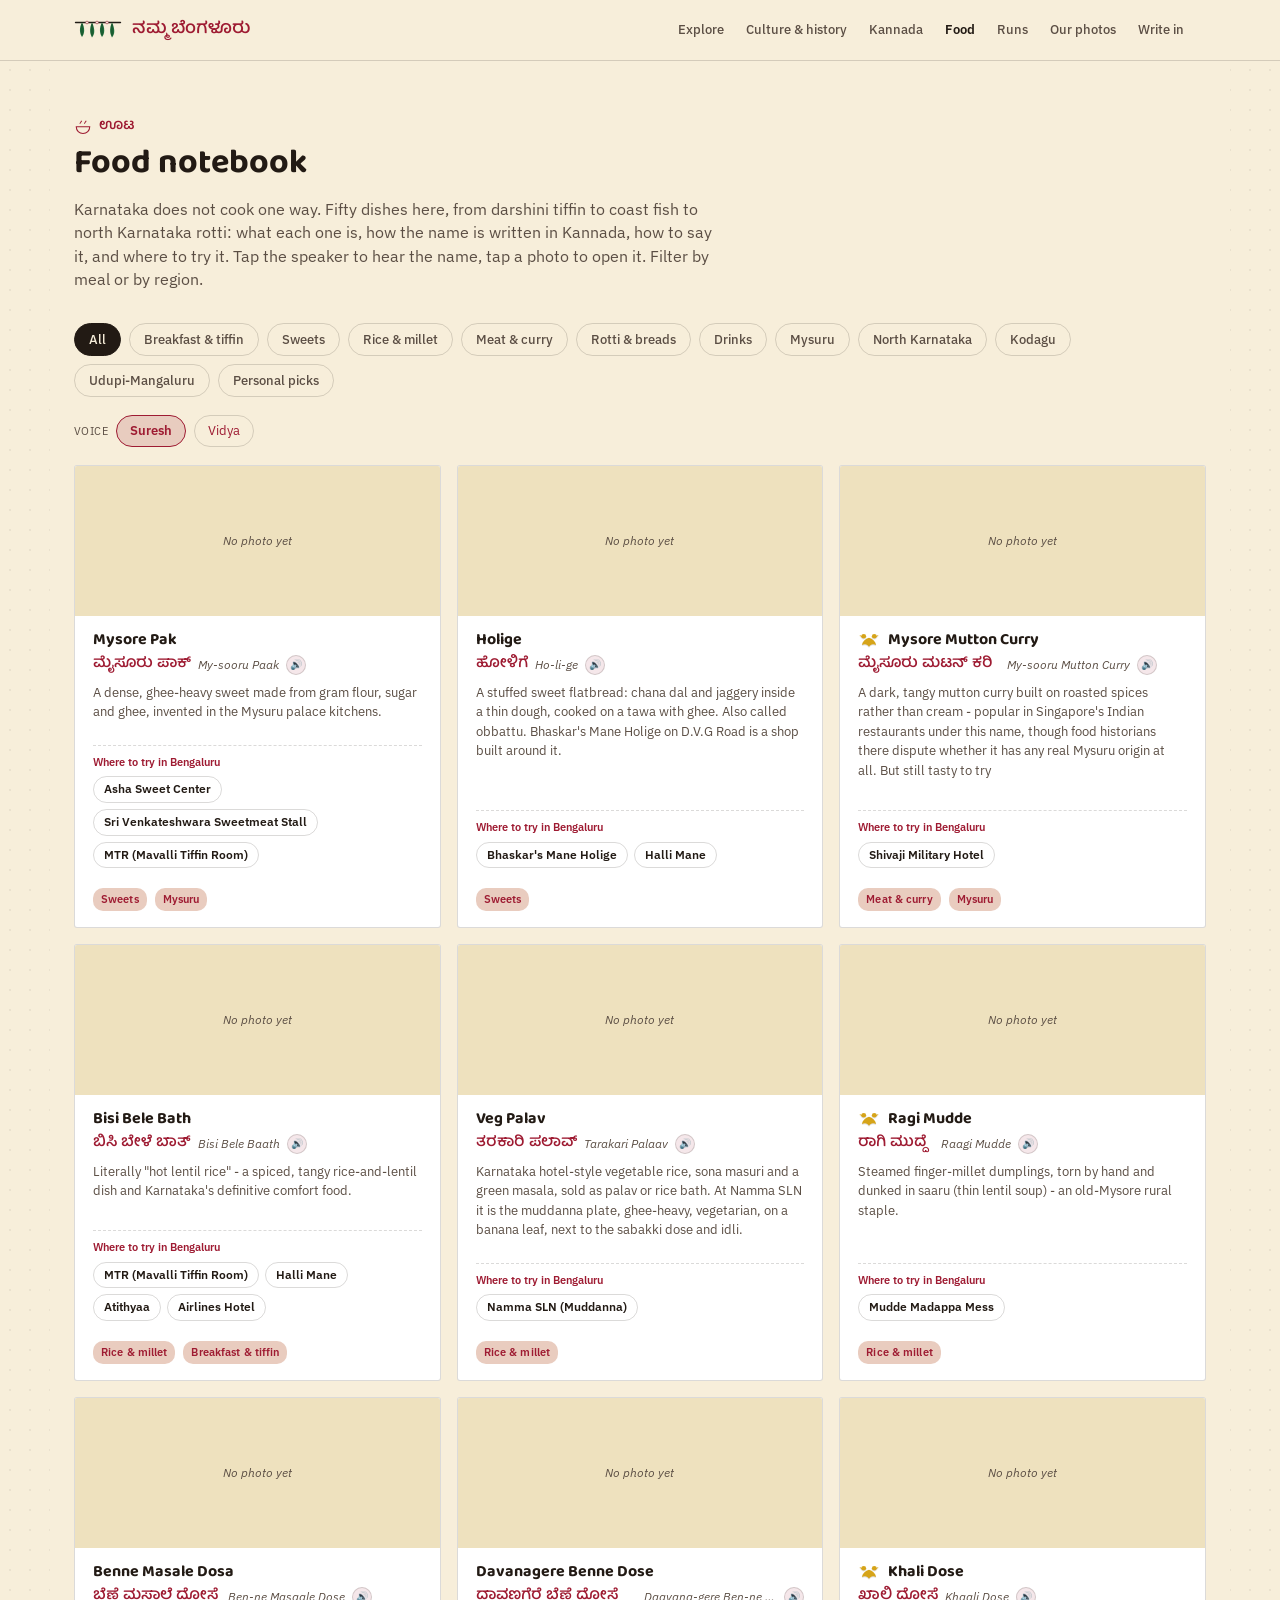
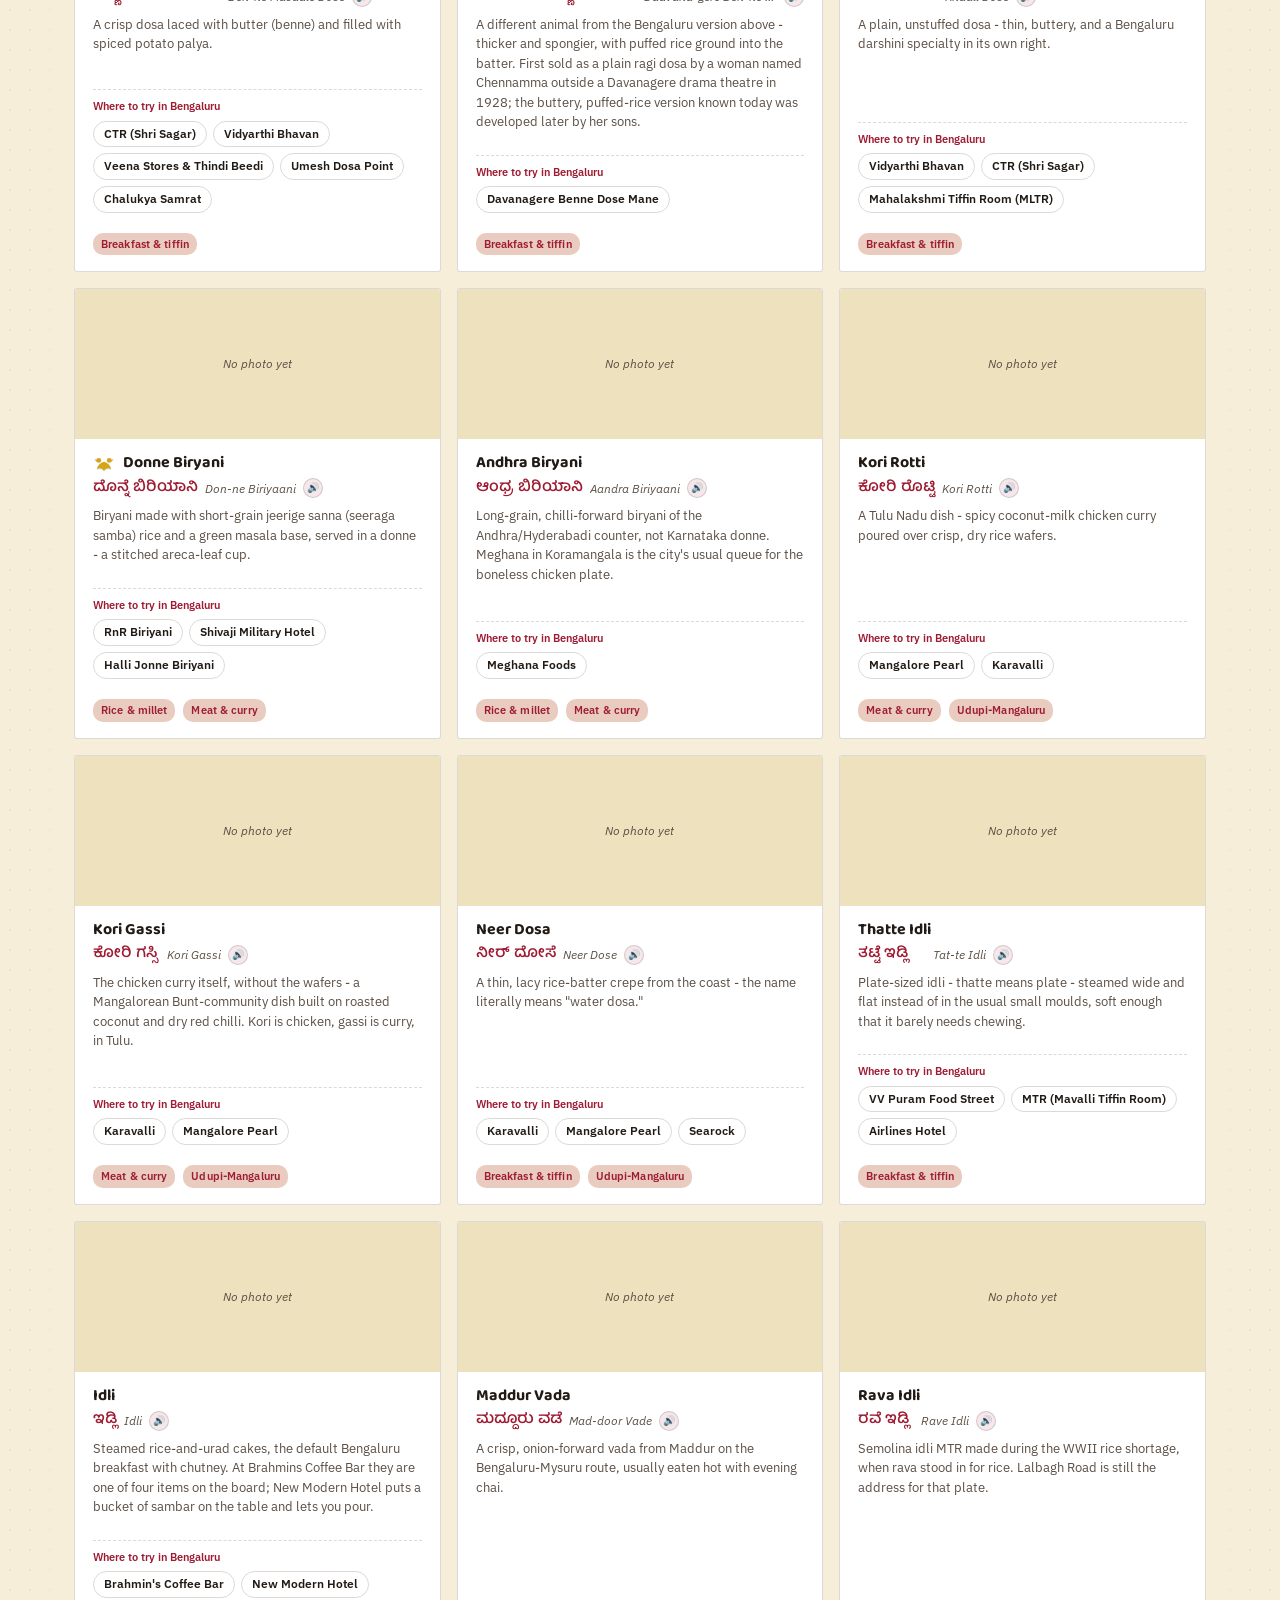
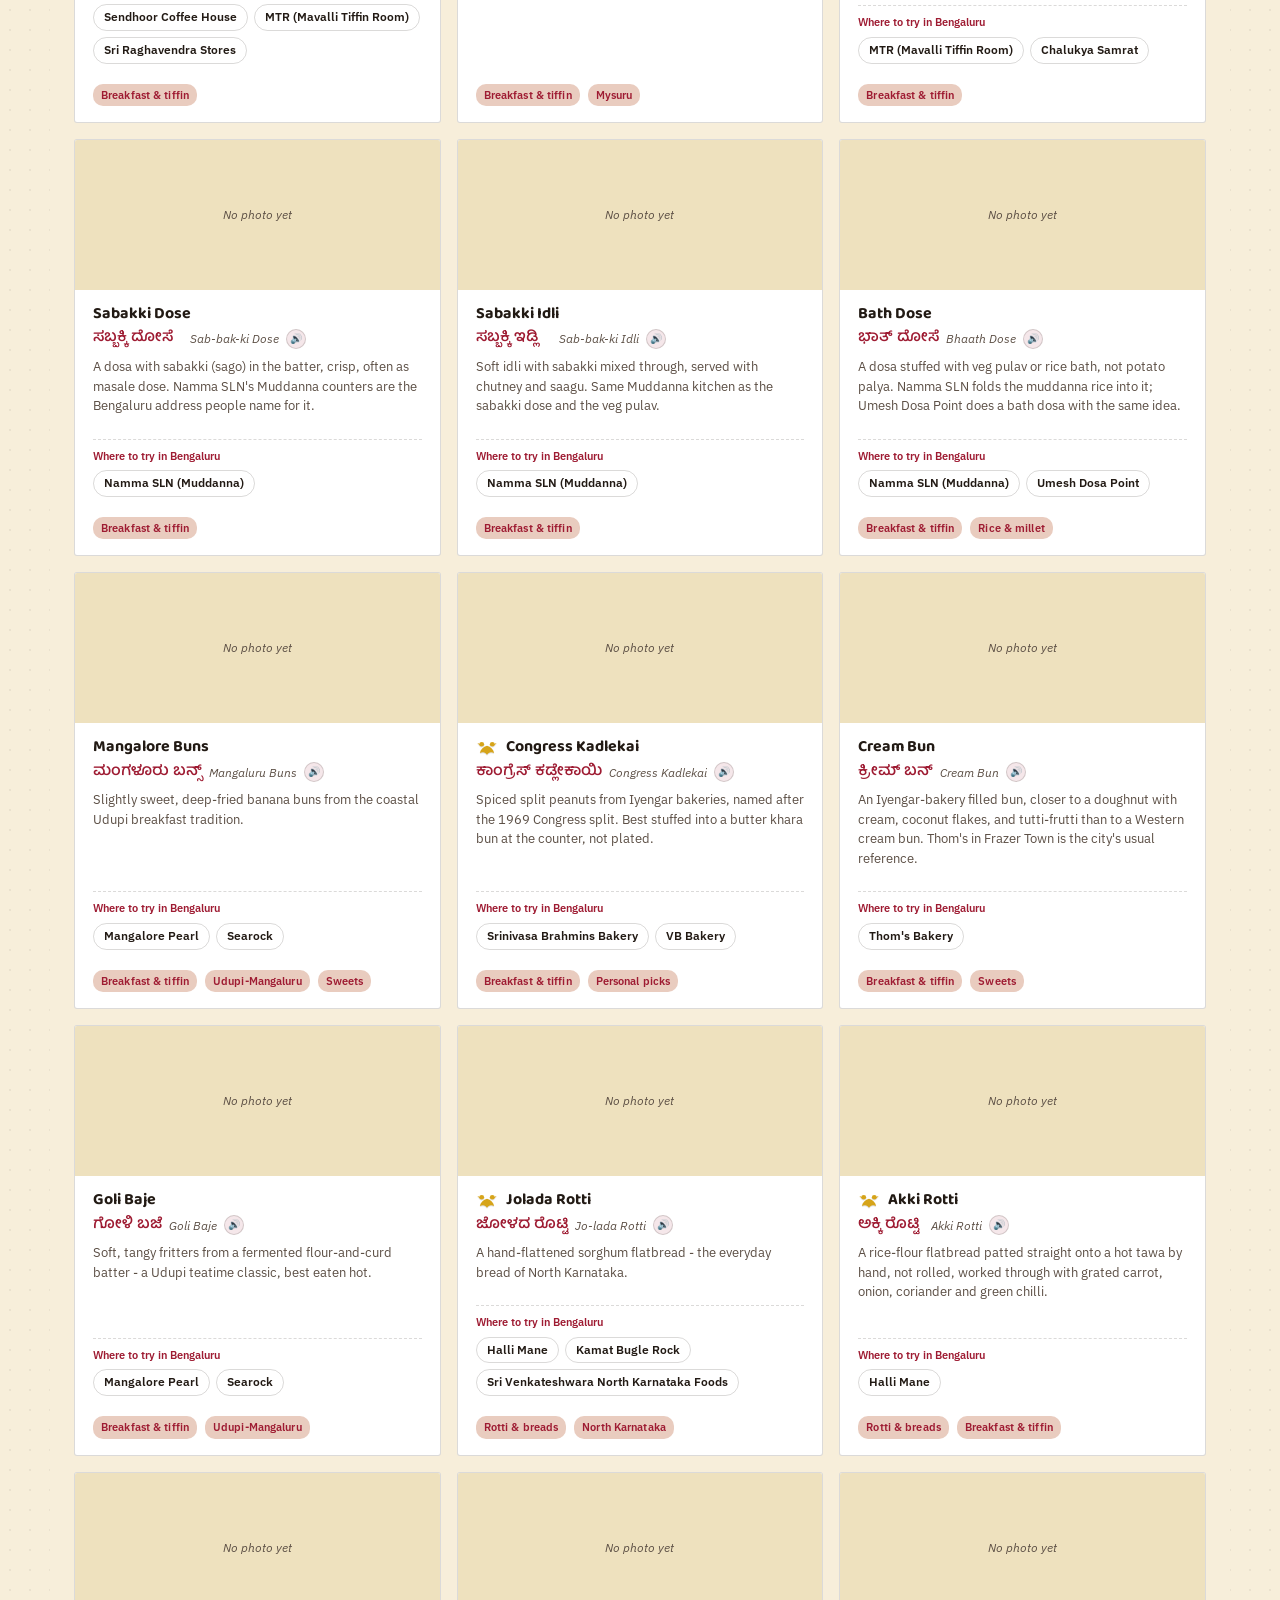
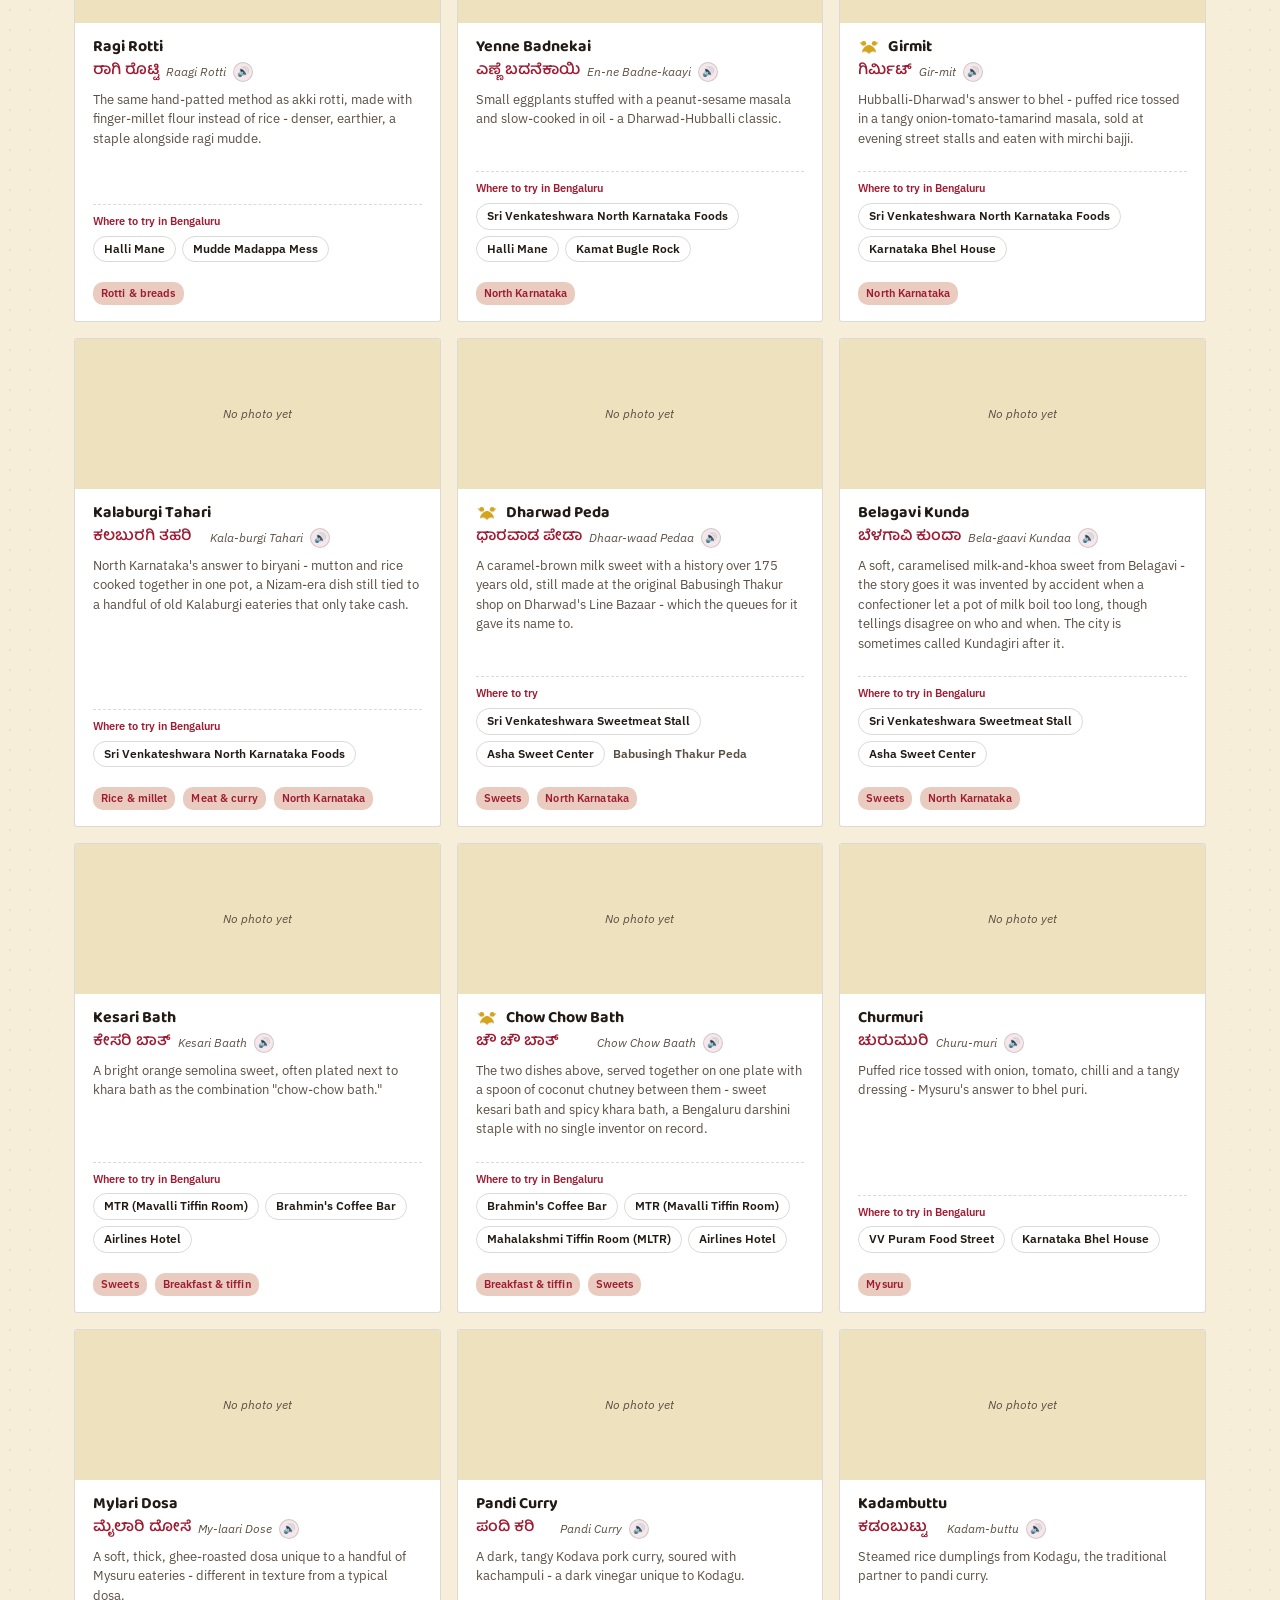
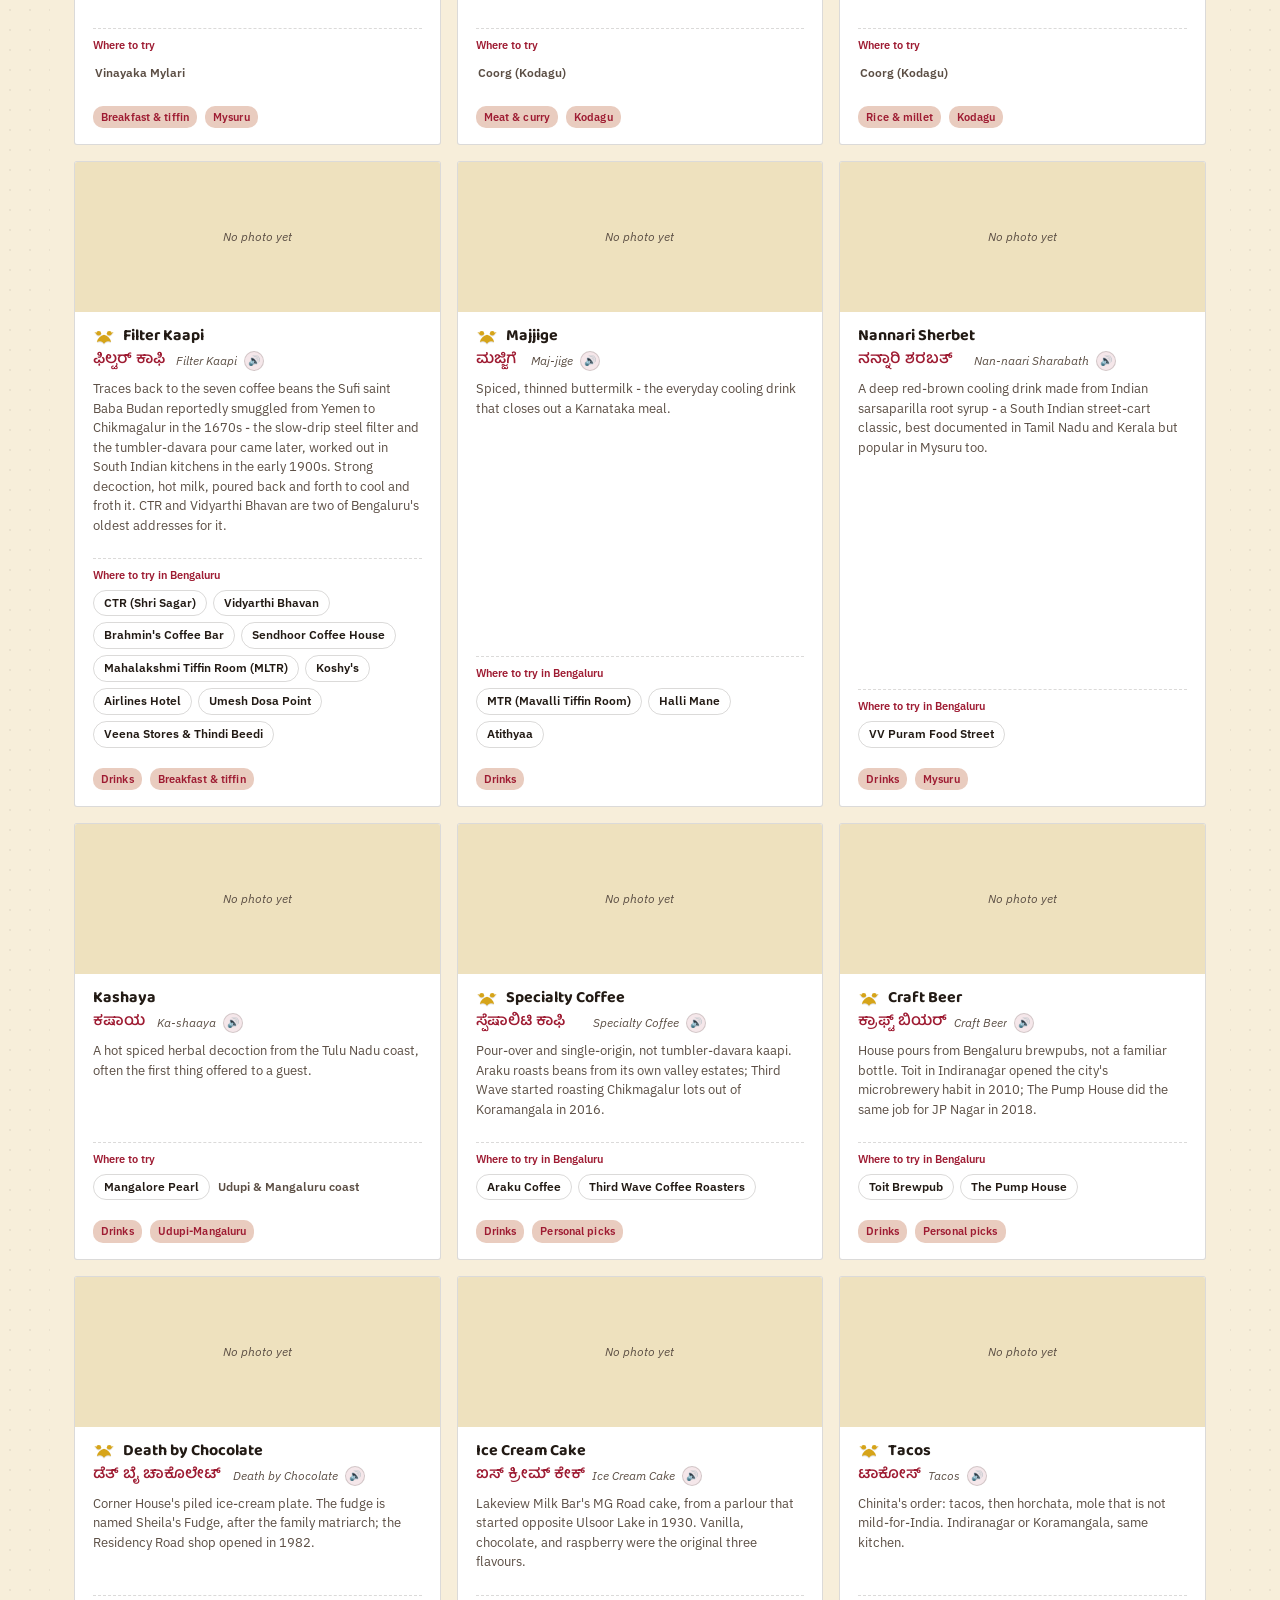
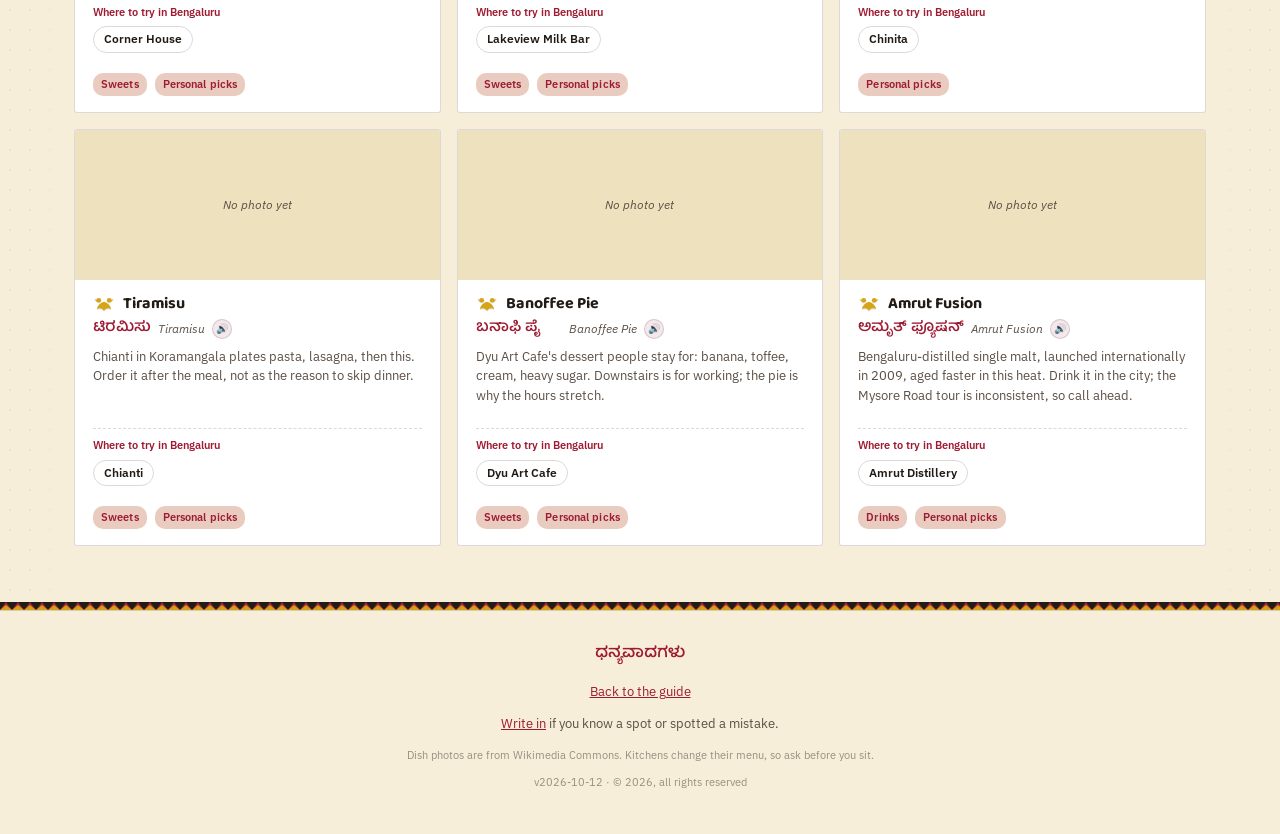
==== commit 6864eec0: "Update footer versions across guide pages Co-authored-by: aravindbaskaran <866903+aravindbaskaran@us" ====
--- a/docs/food.html
+++ b/docs/food.html
@@ -109,7 +109,7 @@
   <p><a href="./">Back to the guide</a></p>
   <p><a href="./#add-yours">Write in</a> if you know a spot or spotted a mistake.</p>
   <p class="footer-meta">Dish photos are from Wikimedia Commons. Kitchens change their menu, so ask before you sit.</p>
-  <p class="footer-meta">v2026-09-21 &middot; &copy; 2026, all rights reserved</p>
+  <p class="footer-meta">v2026-10-12 &middot; &copy; 2026, all rights reserved</p>
 </footer>
 
 <div class="lightbox" id="lightbox" onclick="closeLightbox()">
@@ -117,7 +117,7 @@
   <img id="lightboxImg" src="" alt="" onclick="event.stopPropagation()">
 </div>
 
-<script src="js/gallery.js?v=20260917c"></script>
+<script src="js/gallery.js?v=20261012a"></script>
 <script src="js/food.js?v=20260917c"></script>
 <script type="module" src="kannada-voice.js"></script>
 <script data-goatcounter="https://thisblrnammablr.goatcounter.com/count"
